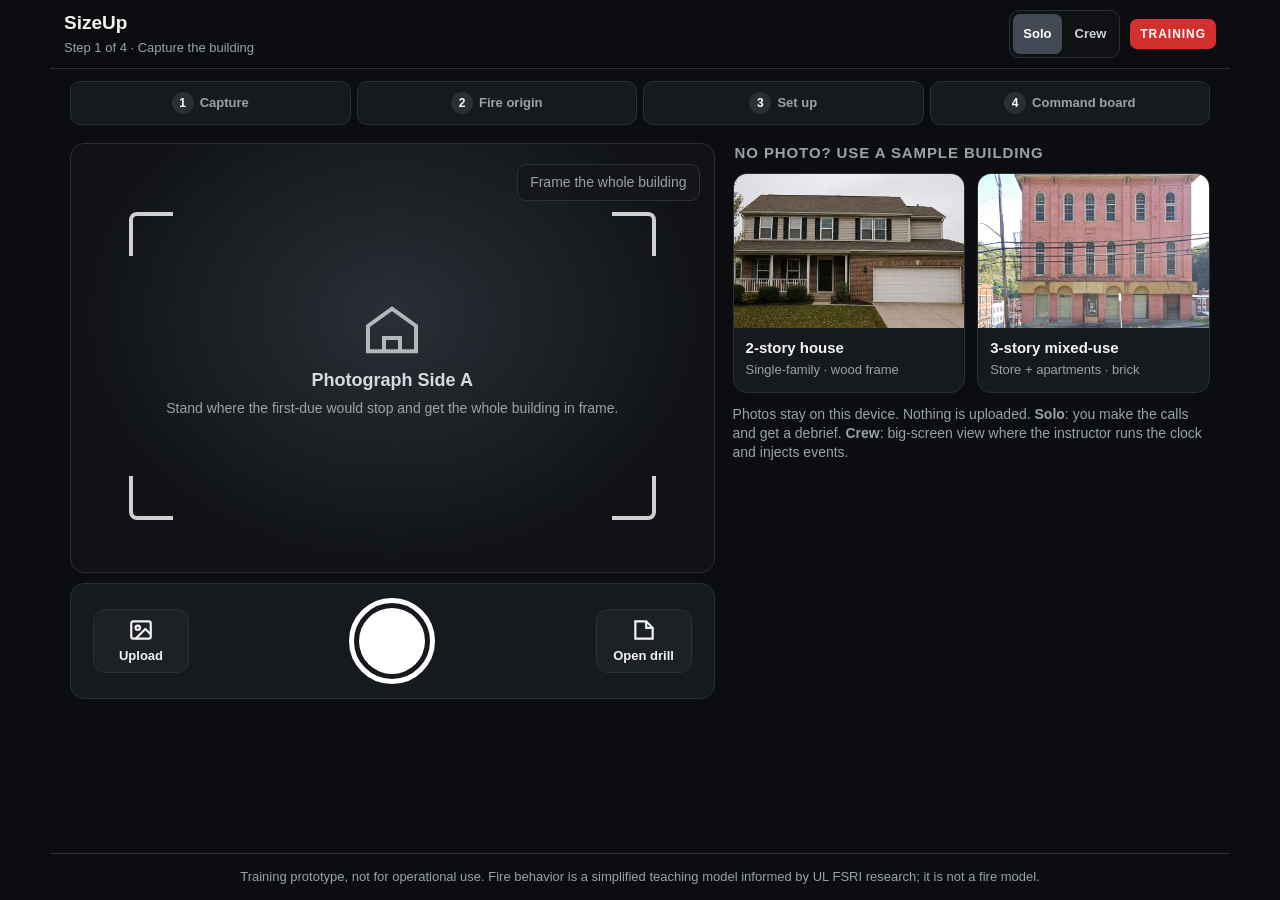
==== index.html @ f48ba130 "Attic-origin fires: soffit/ridge vent air, spread from origin, eave flames only after roof burn-thro" ====
<!DOCTYPE html>
<html lang="en">
<head>
<meta charset="utf-8">
<meta name="viewport" content="width=device-width, initial-scale=1, viewport-fit=cover">
<meta name="theme-color" content="#0d0f12">
<title>SizeUp · Training</title>
<!-- SizeUp v2 training prototype. Not for operational use. See CREDITS.md for sources and licenses. -->
<style>

:root{--bg:#0b0d10;--panel:#16191d;--panel2:#1d2025;--line:#2b2f36;--text:#f3f3f1;--muted:#9ca2aa;--red:#d32f2f;--red2:#a91d1d;--amber:#ffb300;--amber2:#ff8f00;--ok:#43a047;--r:14px}
*{box-sizing:border-box;-webkit-tap-highlight-color:transparent}
html,body{margin:0;background:var(--bg);color:var(--text);font-family:-apple-system,BlinkMacSystemFont,"Segoe UI",Roboto,"Helvetica Neue",Arial,sans-serif;font-size:16px;line-height:1.35}
button,input,textarea,select{font:inherit;color:inherit}
button{cursor:pointer}
.app{max-width:1180px;margin:0 auto;min-height:100vh;display:flex;flex-direction:column}
.topbar{position:sticky;top:0;z-index:20;display:flex;align-items:center;gap:10px;padding:10px 14px;padding-top:max(10px,env(safe-area-inset-top));background:rgba(11,13,16,.94);backdrop-filter:blur(8px);border-bottom:1px solid var(--line)}
.iconbtn{width:48px;height:48px;border-radius:12px;border:1px solid var(--line);background:var(--panel);display:grid;place-items:center;flex:none}
.iconbtn svg{width:24px;height:24px}
.iconbtn[hidden]{display:none}
.ttl{flex:1;min-width:0}
.ttl b{display:block;font-size:19px;white-space:nowrap;overflow:hidden;text-overflow:ellipsis}
.ttl small{color:var(--muted);font-size:13px}
.badge{background:var(--red);color:#fff;font-weight:800;font-size:12px;letter-spacing:.08em;padding:7px 10px;border-radius:7px;flex:none}
.steps{display:flex;gap:6px;padding:10px 14px 4px}
.steps button{flex:1;min-height:44px;border-radius:10px;border:1px solid var(--line);background:var(--panel);color:var(--muted);font-size:13px;font-weight:600;display:flex;align-items:center;justify-content:center;gap:6px;padding:4px}
.steps button i{font-style:normal;width:22px;height:22px;border-radius:50%;display:grid;place-items:center;background:#2a2e35;font-size:12px;color:#fff;flex:none}
.steps button.on{border-color:var(--red);color:#fff;background:#251515}
.steps button.on i{background:var(--red)}
.steps button.done i{background:#5a2222}
.steps button:disabled{opacity:.45;cursor:default}
.steps span{white-space:nowrap}
main{flex:1;padding:10px 14px 18px}
.screen{display:none}
.screen.on{display:block;animation:fade .25s ease}
@keyframes fade{from{opacity:0;transform:translateY(4px)}to{opacity:1;transform:none}}
h2{font-size:15px;letter-spacing:.06em;text-transform:uppercase;color:var(--muted);margin:18px 2px 10px;font-weight:700}
.card{background:var(--panel);border:1px solid var(--line);border-radius:var(--r);padding:14px}
.muted{color:var(--muted)}
.viewfinder{position:relative;border-radius:var(--r);overflow:hidden;background:radial-gradient(ellipse at 50% 40%,#2a2f36,#101215 70%);aspect-ratio:3/2;max-height:52vh;width:100%;border:1px solid var(--line)}
.viewfinder .hint{position:absolute;top:14px;right:14px;background:rgba(20,22,26,.9);border:1px solid var(--line);padding:8px 12px;border-radius:9px;font-size:14px}
.viewfinder .brk{position:absolute;width:44px;height:44px;border:4px solid rgba(255,255,255,.8)}
.brk.tl{top:16%;left:9%;border-right:0;border-bottom:0;border-radius:8px 0 0 0}.brk.tr{top:16%;right:9%;border-left:0;border-bottom:0;border-radius:0 8px 0 0}
.brk.bl{bottom:12%;left:9%;border-right:0;border-top:0;border-radius:0 0 0 8px}.brk.br{bottom:12%;right:9%;border-left:0;border-top:0;border-radius:0 0 8px 0}
.viewfinder .center{position:absolute;inset:0;display:flex;flex-direction:column;align-items:center;justify-content:center;text-align:center;padding:20px 70px;color:#d7dade;gap:6px}
.viewfinder .center svg{width:64px;height:64px;opacity:.8}
.cambar{display:flex;align-items:center;justify-content:space-between;background:var(--panel);border:1px solid var(--line);border-radius:var(--r);margin-top:10px;padding:14px 22px}
.camside{width:96px;min-height:64px;display:flex;flex-direction:column;align-items:center;justify-content:center;gap:4px;border-radius:12px;border:1px solid var(--line);background:var(--panel2);font-size:13px;font-weight:600;cursor:pointer}
.camside svg{width:26px;height:26px}
.shutter{width:86px;height:86px;border-radius:50%;border:5px solid #fff;display:grid;place-items:center;cursor:pointer}
.shutter span{width:66px;height:66px;border-radius:50%;background:#fff;transition:transform .1s}
.shutter:active span{transform:scale(.9)}
.vh{position:absolute!important;width:1px;height:1px;overflow:hidden;clip:rect(0 0 0 0);white-space:nowrap;opacity:0}
.samples{display:grid;grid-template-columns:1fr 1fr;gap:12px}
.sample{display:flex;flex-direction:column;text-align:left;padding:0;border-radius:var(--r);border:1px solid var(--line);background:var(--panel);overflow:hidden;min-height:64px}
.sample img{width:100%;aspect-ratio:3/2;object-fit:cover;display:block;background:#222}
.sample div{padding:10px 12px 12px}
.sample b{display:block;font-size:15px}
.sample small{color:var(--muted);font-size:13px}
.sample:hover,.sample:focus-visible{border-color:var(--red)}
.tip{font-size:14px;color:var(--muted);margin-top:12px}
.stage{position:relative;width:100%;border-radius:var(--r);overflow:hidden;background:#000;border:1px solid var(--line);touch-action:manipulation}
.stage canvas{display:block;width:100%;height:100%}
.stage.tapmode canvas{cursor:crosshair}
.chips{position:absolute;left:10px;top:10px;display:flex;flex-direction:column;gap:8px;pointer-events:none}
.chip{width:58px;border-radius:11px;background:rgba(18,20,24,.82);border:2px solid var(--red);text-align:center;padding:4px 0 5px}
.chip small{display:block;font-size:10px;letter-spacing:.08em;color:#cfd2d6;font-weight:700}
.chip b{display:block;font-size:22px;line-height:1.05}
.chip[hidden]{display:none}
.fochip{position:absolute;right:10px;top:10px;background:rgba(255,143,0,.95);color:#1a0d00;font-weight:800;font-size:13px;padding:7px 10px;border-radius:8px;display:none;animation:pulse 1s infinite alternate;pointer-events:none}
.fochip.show{display:block}
@keyframes pulse{from{opacity:.65}to{opacity:1}}
.tclock{position:absolute;right:10px;bottom:10px;background:rgba(18,20,24,.85);border:1px solid var(--line);font-weight:800;font-size:14px;padding:6px 10px;border-radius:8px;display:none;pointer-events:none}
.tclock.show{display:block}
.taphint{position:absolute;left:50%;bottom:14px;transform:translateX(-50%);background:rgba(18,20,24,.88);border:1px solid var(--line);border-radius:999px;padding:9px 16px;font-size:14px;font-weight:600;pointer-events:none;white-space:nowrap;display:none}
.taphint.show{display:block}
.toast{position:absolute;left:10px;right:10px;bottom:10px;background:rgba(30,12,8,.92);border:1px solid var(--amber2);border-left:6px solid var(--amber);border-radius:10px;padding:10px 12px;font-weight:600;font-size:14px;transform:translateY(160%);transition:transform .3s;pointer-events:none}
.toast.show{transform:none}
.sheet{margin-top:12px;background:var(--panel);border:1px solid var(--line);border-radius:var(--r);padding:6px 14px 14px}
.ctl{padding:12px 0;border-bottom:1px solid var(--line)}
.ctl:last-child{border-bottom:0}
.ctl>.lbl{display:flex;justify-content:space-between;align-items:baseline;gap:8px;font-size:12px;letter-spacing:.08em;text-transform:uppercase;color:var(--muted);font-weight:700;margin-bottom:8px}
.ctl .val{color:#fff;text-transform:none;letter-spacing:0;font-size:14px;text-align:right}
.seg{display:flex;background:#0f1114;border:1px solid var(--line);border-radius:12px;padding:3px;gap:3px}
.seg button{flex:1;min-height:48px;border:0;border-radius:9px;background:transparent;color:#cfd3d8;font-weight:600;font-size:14px;padding:4px 4px;line-height:1.1;min-width:0}
.seg button.on{background:#434a55;color:#fff;box-shadow:inset 0 0 0 1px #5d6672}
.seg.red button.on{background:var(--red);box-shadow:none}
.seg button:disabled{opacity:.35}
.colors{display:grid;grid-template-columns:repeat(5,1fr);gap:6px}
.colors button{min-height:60px;border-radius:11px;border:2px solid var(--line);background:#0f1114;display:flex;flex-direction:column;align-items:center;justify-content:center;gap:4px;font-size:12px;font-weight:600;padding:4px 2px;line-height:1.1}
.colors button i{width:24px;height:24px;border-radius:50%;border:1px solid rgba(255,255,255,.35)}
.colors button.on{border-color:var(--amber);background:#1d1608}
.toggle{display:flex;align-items:center;justify-content:space-between;gap:12px;width:100%;min-height:56px;border-radius:12px;border:1px solid var(--line);background:#0f1114;padding:8px 12px;text-align:left}
.toggle b{display:block;font-size:15px}.toggle small{color:var(--muted);font-size:13px}
.sw{width:58px;height:32px;border-radius:999px;background:#3a3f47;position:relative;flex:none;transition:background .2s}
.sw:after{content:"";position:absolute;top:3px;left:3px;width:26px;height:26px;border-radius:50%;background:#fff;transition:left .2s}
.toggle[aria-pressed=true]{border-color:var(--amber2)}
.toggle[aria-pressed=true] .sw{background:var(--amber2)}
.toggle[aria-pressed=true] .sw:after{left:29px}
.reading{background:#121418;border:1px solid var(--line);border-left:5px solid var(--amber);border-radius:10px;padding:10px 12px;font-size:14px}
.reading ul{margin:6px 0 0;padding-left:18px}
.reading li{margin:3px 0}
.btn{min-height:56px;border-radius:12px;font-weight:700;font-size:17px;display:flex;align-items:center;justify-content:center;gap:10px;padding:0 14px;border:2px solid transparent;width:100%}
.btn svg{width:24px;height:24px;flex:none}
.btn.primary{background:var(--red);color:#fff}
.btn.primary:hover{background:#e53935}
.btn.primary:disabled{background:#4a2626;color:#a99;cursor:default}
.btn.outline{background:transparent;border-color:var(--red);color:#ff6b62}
.btn.outline:hover{background:#2a1212}
.btn.ghost{background:var(--panel2);border-color:var(--line);color:#fff}
.btnrow{display:grid;grid-template-columns:1fr 1fr;gap:12px}
.stepper{display:flex;align-items:center;gap:8px}
.stepper button{width:52px;height:48px;border-radius:10px;border:1px solid var(--line);background:#0f1114;font-size:22px;font-weight:700}
.stepper output{min-width:40px;text-align:center;font-size:20px;font-weight:700}
.board{display:grid;gap:14px}
.board .left{display:grid;gap:14px}
.facts{background:var(--panel);border:1px solid var(--line);border-radius:var(--r);overflow:hidden}
.frow{display:flex;align-items:flex-start;gap:12px;padding:11px 14px;border-bottom:1px solid var(--line);min-height:48px}
.frow:last-child{border-bottom:0}
.frow svg{width:22px;height:22px;flex:none;color:#aeb4bb;margin-top:1px}
.frow .k{color:#b9bec5;flex:none;min-width:104px}
.frow .v{flex:1;text-align:right;font-weight:500;min-width:0}
.frow.stack{flex-wrap:wrap}
.frow.stack .v{flex-basis:100%;text-align:left;font-weight:400;font-size:14px;color:#dfe2e5;padding-left:34px}
.frow .ed{border-bottom:1px dashed #49505a;padding:2px 0;outline:none;cursor:text;min-height:1.4em}
.frow .ed:focus{border-bottom:2px solid var(--amber);background:#101216}
.frow .tag{font-size:9px;letter-spacing:.06em;color:var(--amber);border:1px solid #6b4a00;border-radius:5px;padding:1px 4px;margin-left:6px;vertical-align:2px}
.meter{display:inline-flex;align-items:center;gap:8px;font-weight:700}
.meter i{display:inline-block;width:80px;height:10px;border-radius:5px;background:#2b2f36;overflow:hidden;position:relative}
.meter i b{position:absolute;left:0;top:0;bottom:0;background:linear-gradient(90deg,var(--amber),var(--red))}
.prompt{background:var(--panel);border:1px solid var(--line);border-radius:var(--r);padding:18px 14px 14px;text-align:center}
.prompt h3{margin:0;font-size:26px;line-height:1.15}
.prompt p{margin:6px 0 14px;font-size:19px;font-weight:600}
.prompt.changing{border-color:var(--amber2);background:linear-gradient(#241707,var(--panel) 75%)}
.prompt.changing h3{color:var(--amber)}
.prompt.changing p{font-size:16px;font-weight:500}
.prompt .tchip{display:inline-block;font-size:12px;font-weight:800;letter-spacing:.08em;background:#2a2e35;border-radius:6px;padding:4px 8px;margin-bottom:8px}
.resp{display:grid;gap:14px}
.resp label.l,.resp .l{display:block;font-size:12px;letter-spacing:.08em;text-transform:uppercase;color:var(--muted);font-weight:700;margin-bottom:6px}
textarea{width:100%;min-height:96px;border-radius:12px;border:1px solid var(--line);background:#0f1114;padding:12px;font-size:16px;resize:vertical;outline:none}
textarea:focus{border-color:var(--amber)}
.elements{font-size:13px;color:var(--muted);margin:6px 2px 0}
.checks{display:grid;grid-template-columns:1fr 1fr;gap:8px}
.check{display:flex;align-items:center;gap:10px;min-height:56px;border-radius:12px;border:1px solid var(--line);background:#0f1114;padding:8px 10px;text-align:left;font-weight:600;font-size:15px;line-height:1.15}
.check i{width:28px;height:28px;border-radius:7px;border:2px solid #5d6672;flex:none;display:grid;place-items:center}
.check[aria-pressed=true]{border-color:var(--ok);background:#0f1a10}
.check[aria-pressed=true] i{background:var(--ok);border-color:var(--ok)}
.check[aria-pressed=true] i:after{content:"";width:7px;height:13px;border:solid #fff;border-width:0 3px 3px 0;transform:rotate(45deg) translate(-1px,-2px)}
.log{display:grid;gap:8px}
.log .e{background:#121418;border:1px solid var(--line);border-radius:10px;padding:10px 12px;font-size:14px}
.log .e b{color:var(--amber)}
.log .e small{display:block;color:var(--muted);margin-top:4px}
.modal{position:fixed;inset:0;background:rgba(0,0,0,.72);display:none;align-items:center;justify-content:center;z-index:50;padding:16px}
.modal.show{display:flex}
.modal .box{background:var(--panel);border:1px solid var(--line);border-radius:16px;max-width:560px;width:100%;max-height:90vh;overflow:auto;padding:16px}
.modal img{width:100%;border-radius:10px;border:1px solid var(--line)}
.modal pre{white-space:pre-wrap;font-family:inherit;font-size:14px;background:#0f1114;border:1px solid var(--line);border-radius:10px;padding:10px;margin:10px 0}
footer{text-align:center;color:var(--muted);font-size:13px;padding:14px 14px max(14px,env(safe-area-inset-bottom));border-top:1px solid var(--line)}
@media (min-width:960px){
  main{padding:14px 20px 24px}
  .steps{padding:12px 20px 4px}
  .twocol{display:grid;grid-template-columns:minmax(0,1.35fr) minmax(0,1fr);gap:18px;align-items:start}
  .twocol .sticky{position:sticky;top:84px}
  .twocol .sheet{margin-top:0}
  .board{grid-template-columns:minmax(0,1.3fr) minmax(0,1fr);align-items:start}
  .capgrid{display:grid;grid-template-columns:minmax(0,1.35fr) minmax(0,1fr);gap:18px;align-items:start}
  .capgrid h2{margin-top:0}
}
@media (max-width:959px){.twocol{display:flex;flex-direction:column}.twocol .sticky{display:contents}.twocol .slot{order:1}.twocol .sheet{order:2}#reading{order:3}}
@media (max-width:420px){.steps span{display:none}.frow .k{min-width:90px}.colors button{font-size:11px}.seg button{font-size:13px}}

.stage{position:relative}
.stage canvas.gl{display:block;width:100%;height:100%}
.stage canvas.ov{position:absolute;inset:0;width:100%;height:100%;pointer-events:none}
.modesw{display:flex;background:#0f1114;border:1px solid var(--line);border-radius:10px;padding:3px;gap:3px;flex:none}
.modesw button{border:0;background:transparent;color:#cfd3d8;font-weight:700;font-size:13px;padding:8px 10px;border-radius:7px;min-height:40px}
.modesw button.on{background:#434a55;color:#fff}
select{width:100%;min-height:48px;border-radius:12px;border:1px solid var(--line);background:#0f1114;padding:8px 10px;font-size:15px}
.row2{display:grid;grid-template-columns:1fr auto;gap:8px;align-items:center}
.btn.sm{min-height:48px;font-size:15px;width:auto;padding:0 14px}
.olist{display:grid;gap:6px;margin-top:8px;max-height:260px;overflow:auto}
.oitem{display:flex;align-items:center;justify-content:space-between;gap:8px;font-size:14px;background:#0f1114;border:1px solid var(--line);border-radius:10px;padding:6px 8px}
.oitem .seg{flex:none}.oitem .seg button{min-height:36px;font-size:12px;padding:2px 8px}
details.card summary{cursor:pointer;font-weight:700;list-style:none}
details.card summary::-webkit-details-marker{display:none}
details.card summary:after{content:" ▸";color:var(--muted)}details.card[open] summary:after{content:" ▾"}
.rule{border-top:1px solid var(--line);padding:10px 0;font-size:14px}
.rule b{display:block;margin-bottom:3px}
.rule q,.rule .q{display:block;color:#d7dade;font-style:italic;margin:4px 0;padding-left:10px;border-left:3px solid #5a4a20}
.rule .tag{font-size:10px;font-weight:800;letter-spacing:.06em;border-radius:5px;padding:2px 6px;margin-left:6px;vertical-align:2px}
.tag.fsri{background:#173322;color:#7ee2a0;border:1px solid #2f6b45}.tag.simp{background:#33280f;color:#ffcf6b;border:1px solid #6b5420}
.rule a,.srcl a{color:#8fc1ff}
.hidev{filter:blur(7px);user-select:none}
.hiddenNote{color:var(--amber);font-weight:700}
.calls{display:grid;gap:10px}
.calls .lbl2{font-size:12px;letter-spacing:.08em;text-transform:uppercase;color:var(--muted);font-weight:700;margin-bottom:6px}
.score{display:inline-block;font-size:12px;font-weight:800;border-radius:6px;padding:2px 7px;margin-left:6px}
.score.ok{background:#173322;color:#7ee2a0}.score.no{background:#3a1616;color:#ff8a80}.score.mid{background:#33280f;color:#ffcf6b}
.ibar{display:none;gap:8px;flex-wrap:wrap;align-items:center;margin-top:10px;background:var(--panel);border:1px solid var(--line);border-radius:var(--r);padding:10px}
body.crew .ibar{display:flex}
.ibar .btn{width:auto;min-height:48px;font-size:15px}
.ibar select{width:auto;min-width:200px;flex:1}
.ibar .grow{flex:1}
body.crew .app{max-width:none}
body.crew .board{grid-template-columns:minmax(0,1.9fr) minmax(320px,1fr)}
body.crew .prompt h3{font-size:30px}
body.crew #callsCard{display:none}
body.solo .crewOnly{display:none}
body.crew .soloOnly{display:none}
.debrief .item{border-top:1px solid var(--line);padding:10px 0;font-size:14px}
.debrief .item b{display:block}
.debrief .item small{display:block;color:var(--muted);margin-top:3px}
.debrief .item .q{display:block;color:#d7dade;font-style:italic;margin:4px 0;padding-left:10px;border-left:3px solid #5a4a20}
.badge2{display:inline-block;width:22px;height:22px;border-radius:50%;text-align:center;line-height:22px;font-weight:800;font-size:13px;margin-right:6px}
.badge2.ok{background:var(--ok)}.badge2.no{background:var(--red)}.badge2.mid{background:#b07d00}
.clock{position:absolute;right:10px;bottom:10px;background:rgba(18,20,24,.88);border:1px solid var(--line);font-weight:800;font-size:15px;padding:6px 10px;border-radius:8px;pointer-events:none;display:none}
.clock.show{display:block}
.legend{position:absolute;left:10px;bottom:10px;background:rgba(18,20,24,.85);border:1px solid var(--line);font-size:12px;padding:5px 8px;border-radius:8px;pointer-events:none;display:none}
.legend.show{display:block}
.warnbar{background:#2a1212;border:1px solid var(--red2);border-radius:10px;padding:8px 10px;font-size:13px;margin-top:8px}
.statline{font-size:13px;color:var(--muted);margin-top:6px}
.tabs{display:flex;gap:6px;flex-wrap:wrap}
@media (min-width:960px){body.crew .board .left .slot .stage{min-height:62vh}}
.debrief a,.rule a,#log a{color:#ffb74d;text-decoration:underline}
.debrief small a{font-size:12px}

.clockbar{display:flex;gap:8px;align-items:center;flex-wrap:wrap;margin-top:10px;background:var(--panel);border:1px solid var(--line);border-radius:var(--r);padding:8px 10px}
.clockbar .btn{width:auto;min-height:46px;font-size:15px;padding:0 14px}
.clockbar .playbtn{min-width:112px}
.clockbar .seg{flex:none}.clockbar .seg button{min-width:44px}
.cbclock{flex:1;min-width:96px;display:flex;flex-direction:column;line-height:1.1}
.cbclock b{font-size:22px;font-variant-numeric:tabular-nums}.cbclock small{color:var(--muted);font-size:12px}
.cbclock.run b::before{content:'';display:inline-block;width:10px;height:10px;border-radius:50%;background:#e53935;margin-right:8px;vertical-align:middle;animation:blink 1.2s infinite}
@keyframes blink{50%{opacity:.25}}
.clock{pointer-events:auto;cursor:pointer;font-size:17px;font-variant-numeric:tabular-nums}
.clock.paused{background:rgba(120,90,10,.92);border-color:var(--amber)}
body.crew .clock{font-size:24px;padding:8px 14px}
.hint{color:var(--muted);font-size:13px;margin-top:6px}
@media (max-width:420px){.clockbar .seg button{min-width:38px;padding:0 6px}.clockbar .btn{padding:0 10px}.cbclock b{font-size:19px}}

/* multi-line orders, quick chips, under-control banner */
.quick{display:flex;flex-wrap:wrap;gap:6px}.quick:empty{display:none}
.quick button{min-height:40px;border-radius:20px;border:1px solid var(--amber2);background:rgba(255,143,0,.12);color:var(--text);font-size:14px;font-weight:600;padding:6px 12px}
.lines{display:grid;gap:6px}.lines:empty{display:none}
.lrow{display:grid;grid-template-columns:1fr auto;gap:6px 8px;align-items:center;border:1px solid var(--line);border-radius:10px;padding:8px 10px;background:var(--panel2)}
.lrow .lst{font-size:14px}.lrow .lst b{margin-right:4px}.lrow .lst small{display:block;color:var(--muted);font-size:12px}
.lrow .lctl{grid-column:1/-1;display:grid;grid-template-columns:1fr auto;gap:6px}.lrow select{min-height:40px;font-size:14px}
.lrow.flow{border-color:#1e88e5}.lrow.idle{opacity:.85}
.lcap{font-size:12px;color:var(--muted)}
select.need,button.need{outline:3px solid var(--amber);outline-offset:2px}
.ucbanner{position:absolute;left:50%;top:12px;transform:translateX(-50%);display:none;flex-direction:column;align-items:center;gap:6px;background:rgba(20,60,24,.95);border:2px solid var(--ok);border-radius:12px;padding:10px 14px;text-align:center;z-index:5;max-width:92%}
.ucbanner.show{display:flex}.ucbanner b{font-size:16px;letter-spacing:.04em}.ucbanner span{font-size:13px}.ucbtns{display:flex;gap:8px}
.water-low{color:var(--amber);font-weight:700}
/* setup tabs */
.tabs{display:flex;gap:6px;overflow-x:auto;padding:2px 0 12px;position:sticky;top:0;z-index:3;background:var(--bg,#0d0f12)}
.tabs button{flex:0 0 auto;min-height:44px;padding:8px 14px;border-radius:999px;border:1px solid #2c323b;background:#161a20;color:#cfd6df;font-weight:600;font-size:14px}
.tabs button.on{background:#e8eef6;color:#0d0f12;border-color:#e8eef6}
.tabp{display:none}.tabp.on{display:block}
/* dispatch cards */
.cocards{display:grid;gap:10px}
.cocard{border:1px solid #2c323b;border-radius:12px;padding:10px;background:#12161b;display:grid;gap:8px}
.corow{display:flex;flex-wrap:wrap;gap:8px;align-items:center;font-size:14px}
.corow label{display:flex;gap:6px;align-items:center}
.corow input,.corow select,.prow input,.prow select,.setgrid input{min-height:40px;border-radius:8px;border:1px solid #333a44;background:#0d1014;color:#e8eef6;padding:4px 8px;font-size:15px}
.corow input[type=number]{width:84px}.co-id{width:70px}.co-name{flex:1;min-width:120px}
.corow.flags{gap:4px 12px}.chk{font-size:14px}.chk input{width:20px;height:20px;min-height:0}
.pres{display:grid;gap:6px}.prow{display:flex;flex-wrap:wrap;gap:6px;align-items:center;font-size:13px;color:#aab4c0}
.prow .pr-name{flex:1;min-width:120px}.prow input[type=number]{width:74px}
.cocard .iconbtn{min-width:40px;min-height:40px}
.setgrid{display:grid;gap:8px}
.setgrid label{display:flex;justify-content:space-between;gap:10px;align-items:center;font-size:14px}
.setgrid input{width:90px}
/* company board */
.colist{display:grid;gap:8px}
.corow2{border:1px solid #2c323b;border-radius:10px;padding:8px 10px;background:#12161b;display:grid;gap:6px}
.cohead{display:flex;gap:8px;align-items:center}.cohead .coname{flex:1;color:#cfd6df;font-size:14px}
.cost{font-size:12px;font-weight:700;padding:2px 8px;border-radius:999px;letter-spacing:.02em;white-space:nowrap}
.s-en{background:#2a2f37;color:#aab4c0}.s-st{background:#173049;color:#90caf9}.s-wk{background:#4a3410;color:#ffcc80}.s-av{background:#163a22;color:#a5d6a7}
.cometa{font-size:13px;color:#aab4c0}
.cotasks{display:grid;gap:4px}.cot{display:flex;gap:8px;align-items:center;justify-content:space-between;font-size:13px;background:#0d1014;border-radius:8px;padding:4px 6px 4px 10px}
.cot small{color:#aab4c0;display:block}
.coassign{display:flex;flex-wrap:wrap;gap:6px}.coassign[hidden]{display:none}.coassign select{flex:1 1 140px;min-height:44px;max-width:100%}
.co-go.warn{border-color:#ffb300;color:#ffcc80}
@media (max-width:480px){.coassign select{flex-basis:100%}.corow input[type=number]{width:72px}}
.cocard select,.cocard input,.setgrid input,#presetName{width:auto}
#presetName{flex:1;min-height:44px;border-radius:8px;border:1px solid #333a44;background:#0d1014;color:#e8eef6;padding:4px 10px;font-size:15px}
.cocard>summary{cursor:pointer;list-style:none;font-size:14px;color:#e8eef6;display:flex;gap:8px;align-items:baseline;min-height:32px}
.cocard>summary::-webkit-details-marker{display:none}
.cocard>summary::before{content:'▸';color:#aab4c0}.cocard[open]>summary::before{content:'▾'}
.cot-type{font-size:11px;font-weight:700;text-transform:uppercase;letter-spacing:.05em;color:#90caf9;background:#173049;border-radius:999px;padding:2px 8px;white-space:nowrap}
.cocard:not([open]){gap:0}
.prow select{width:auto}.coassign select{width:auto}

/* multi-side: side tabs, no-photo panel, builder side panel, follow-up card */
.sidetabs{position:absolute;left:50%;top:10px;transform:translateX(-50%);display:flex;gap:4px;background:rgba(18,20,24,.82);border:1px solid var(--line);border-radius:999px;padding:3px;z-index:4}
.sidetabs[hidden]{display:none}
.sidetabs button{min-width:40px;height:34px;border-radius:999px;border:0;background:transparent;color:#e8eaed;font-weight:800;font-size:15px;cursor:pointer;position:relative}
.sidetabs button.on{background:var(--red);color:#fff}
.sidetabs button.walk::after{content:'';position:absolute;right:5px;top:5px;width:6px;height:6px;border-radius:50%;background:var(--amber)}
.sidetabs button.nopic:not(.on){color:#9aa0a6}
.stage.hastabs .ucbanner{top:54px}
.sidedesc{display:none;position:absolute;inset:0;padding:60px 22px 22px;background:linear-gradient(180deg,#1b1f25,#0f1216);color:#e8eaed;overflow:auto}
.stage.nophoto .sidedesc{display:block}.stage.nophoto canvas{visibility:hidden}
.sidedesc b{font-size:20px}.sidedesc .tag{margin-left:10px;font-size:11px;font-weight:800;letter-spacing:.08em;border:1px solid var(--line);border-radius:6px;padding:2px 6px;color:#9aa0a6;vertical-align:3px}
.sidedesc p{font-size:15px;line-height:1.45;max-width:640px}.sidedesc p.live{color:#ffcc80;font-weight:600}
.sidectl{margin-top:10px;border-top:1px dashed var(--line);padding-top:10px}
.sidectl .note2{font-size:12.5px;color:#ffcc80;margin:4px 0}
.sidectl textarea,#fuCard textarea,#fuCard input,#fuCard select{width:100%;box-sizing:border-box;background:var(--bg);color:var(--fg);border:1px solid var(--line);border-radius:10px;padding:8px 10px;font:inherit;font-size:14px}
.sidectl .oitem{display:flex;justify-content:space-between;gap:8px;align-items:center;padding:4px 0;font-size:13.5px}.sidectl .oitem select{max-width:55%}
.sidectl .flist{margin:4px 0 0;padding-left:18px;font-size:13px}
.filebtn{display:inline-flex;align-items:center;cursor:pointer}
.seg.feats button{font-size:13px}
#markCtl.sidemode .seg:first-of-type button[data-v="origin"]{opacity:.45}
#fuCard .lbl2{font-size:12px;font-weight:800;letter-spacing:.06em;text-transform:uppercase;color:#9aa0a6;margin:12px 0 6px}
#fuCard .furow{display:flex;gap:6px;align-items:center;flex-wrap:wrap}#fuCard .furow select{flex:1 1 180px;width:auto}#fuCard .furow .seg{flex:none}#fuCard .furow .seg button{min-width:36px}
#fuCard .furow .btn{width:auto}
.fuchips{display:flex;flex-wrap:wrap;gap:6px;margin-top:8px}
.fuchip{border:1px solid var(--line);background:#23272e;color:#e8eaed;border-radius:999px;padding:5px 10px;font-size:13px;cursor:pointer}
.fuwalk{display:flex;flex-wrap:wrap;gap:6px;align-items:center}.fuwalk span{border:1px solid var(--line);border-radius:8px;padding:3px 9px;font-weight:800;color:#9aa0a6}.fuwalk span.ok{border-color:var(--ok);color:#a5d6a7}
.fuwalk small{flex-basis:100%;color:#9aa0a6;font-size:12.5px;margin-top:4px}
.dbimg{display:block;width:100%;max-width:560px;border-radius:10px;margin-top:8px;border:1px solid var(--line)}
@media (max-width:600px){.fochip{top:54px}.sidetabs button{min-width:36px;height:32px}}
.sidetag{position:absolute;left:10px;bottom:46px;background:rgba(18,20,24,.78);border:1px solid var(--line);border-radius:6px;font-size:11px;font-weight:700;letter-spacing:.04em;padding:3px 7px;color:#cfd2d6;pointer-events:none}.sidetag[hidden]{display:none}
/* ---------- Command fundamentals mode ---------- */
.tiny{font-size:12.5px}
.cf-dhint{color:var(--muted);font-size:13px;margin-top:6px}
.cf-note{margin-top:10px;font-size:13px;color:#cfd2d6;background:#12161b;border:1px solid #2c3a4a;border-left:4px solid #64b5f6;border-radius:10px;padding:10px 12px;line-height:1.45}
.cf-dim{opacity:.45;pointer-events:none}
.cf-subs{display:grid;grid-template-columns:repeat(auto-fill,minmax(260px,1fr));gap:8px}
.cf-subs .toggle{min-height:52px}.cf-subs .toggle small{font-size:12px}
.cf-det summary{cursor:pointer;list-style:revert}
.cf-set{display:grid;grid-template-columns:repeat(auto-fill,minmax(210px,1fr));gap:8px;margin-top:10px}
.cf-set label{display:grid;grid-template-columns:1fr 84px;align-items:center;gap:4px 8px;font-size:13px;color:#cfd2d6;background:#0f1114;border:1px solid var(--line);border-radius:10px;padding:8px 10px}
.cf-set input{min-height:38px;border-radius:8px;border:1px solid var(--line);background:#16191d;padding:0 8px;width:100%}
.cf-set small{grid-column:2;color:var(--muted);font-size:11.5px;text-align:right}
.cf-term{margin:10px 0}.cf-term .l{font-size:12px;font-weight:800;letter-spacing:.06em;text-transform:uppercase;color:#9aa0a6;margin-bottom:6px}
.cf-term input,.cf-term textarea{display:inline-block;min-height:38px;margin:0 6px 6px 0;border-radius:8px;border:1px solid var(--line);background:#0f1114;padding:6px 9px;font-size:13.5px;max-width:100%}
.cf-term input{width:220px}.cf-term textarea{width:100%;resize:vertical}
.cf-hd{display:flex;align-items:center;gap:8px;margin:0 0 10px;flex-wrap:wrap}.cf-hd h3{margin:0;font-size:17px}.cf-sp{flex:1}
.cf-pill{display:inline-block;font-size:11px;font-weight:800;letter-spacing:.06em;text-transform:uppercase;padding:3px 8px;border-radius:999px;border:1px solid #3a4a5c;color:#9ec9f2;background:#14202c}
.cf-pill.sim{color:#d7c08b;border-color:#5a4c2c;background:#221d12}.cf-pill.red{color:#fff;background:var(--red);border-color:var(--red)}
.cf-irr textarea{width:100%;border-radius:10px;border:1px solid var(--line);background:#0f1114;padding:8px 10px;font-size:14px;resize:vertical}
.cf-rchips{display:flex;flex-wrap:wrap;gap:6px;margin-bottom:10px}
.cf-rchip{display:inline-flex;align-items:center;gap:6px;min-height:34px;border-radius:999px;border:1px solid var(--line);background:#0f1114;padding:3px 11px 3px 4px;font-size:12.5px}
.cf-rchip i{font-style:normal;width:24px;height:24px;border-radius:50%;display:grid;place-items:center;font-size:12px;font-weight:800;background:#2a2e35;color:#cfd2d6}
.cf-rchip.g{border-color:#2e6b33}.cf-rchip.g i{background:var(--ok);color:#fff}.cf-rchip.a{border-color:#7a5a12}.cf-rchip.a i{background:var(--amber);color:#111}
.cf-field{border-top:1px solid var(--line);padding:10px 0}
.cf-fl{font-size:12px;font-weight:800;letter-spacing:.06em;text-transform:uppercase;color:#9aa0a6;margin-bottom:7px}
.cf-optrow{display:flex;flex-wrap:wrap;gap:6px;margin-bottom:6px;align-items:center}
.cf-opt{min-height:40px;border-radius:10px;border:1px solid var(--line);background:#0f1114;padding:0 12px;font-size:13.5px}
.cf-opt.on{background:#3a1416;border-color:var(--red);color:#fff;font-weight:700}
.cf-seg3{display:grid;grid-template-columns:repeat(3,1fr)}
.cf-grid3{display:grid;grid-template-columns:repeat(3,minmax(0,1fr));gap:6px;margin-bottom:6px}
.cf-grid3 select,.cf-card select{min-height:40px;border-radius:10px;border:1px solid var(--line);background:#0f1114;padding:0 8px;font-size:13.5px;width:100%}
.cf-ck{font-size:12.5px;margin-top:2px;color:#a5d6a7}.cf-ck.mid{color:#ffcc80}.cf-ck.no{color:#ef9a9a}
.cf-report{background:#0f1114;border:1px solid var(--line);border-left:3px solid #64b5f6;border-radius:10px;padding:10px 12px;font-size:14px;line-height:1.5;color:#e6e8ea;margin-bottom:8px}
.cf-tx{display:flex;align-items:center;gap:12px;justify-content:space-between}.cf-tx>div{flex:1;min-width:0}.cf-tx .btn{flex:none;width:auto}
.cf-mtr{height:8px;border-radius:5px;background:#2a2e35;overflow:hidden;margin-bottom:4px}.cf-mtr i{display:block;height:100%;background:linear-gradient(90deg,var(--amber),var(--ok))}
.cf-sent{font-size:13px;color:var(--muted);margin-bottom:8px}.cf-sent b{color:#fff}
.cf-irrd summary{cursor:pointer;color:#9ec9f2;font-size:13px;margin-bottom:6px}
.cf-glist{list-style:none;margin:0;padding:0;display:grid;gap:6px}.cf-glist li{display:flex;gap:8px;font-size:13.5px;line-height:1.4}
.cf-m{font-style:normal;flex:none;width:22px;height:22px;border-radius:50%;display:grid;place-items:center;font-size:12px;font-weight:800;background:var(--ok);color:#fff}
.cf-m.mid{background:var(--amber);color:#111}.cf-m.no{background:#e53935}
.cf-card .btn.sm,.cf-irr .btn.sm{min-height:40px;font-size:13.5px;padding:0 12px}
.cf-ic{background:#0f1114;border:1px solid var(--line);border-radius:12px;padding:10px 12px;margin-bottom:12px;display:grid;gap:8px;font-size:14px}
.cf-k{font-size:11px;font-weight:800;letter-spacing:.08em;color:#9aa0a6}
.cf-gate{font-size:13px;color:#ffcc80;background:#251d0d;border:1px solid #5a4410;border-radius:9px;padding:7px 10px}
.cf-bench{display:grid;grid-template-columns:repeat(2,minmax(0,1fr));gap:8px;margin-bottom:12px}
.cf-bm{background:#0f1114;border:1px solid var(--line);border-radius:12px;padding:9px 10px;display:grid;gap:6px;align-content:start}
.cf-bm.done{border-color:#2e6b33;background:#0f1a11}
.cf-bk{font-size:12px;font-weight:800;letter-spacing:.04em;text-transform:uppercase;color:#cfd2d6}
.cf-bv{font-weight:800;color:#a5d6a7}.cf-s{font-size:12px;color:var(--muted)}
.cf-hint{color:#9ec9f2}
.cf-fbs{display:flex;flex-wrap:wrap;gap:5px}
.cf-fbtn{min-height:36px;min-width:42px;border-radius:9px;border:1px solid var(--line);background:#1d2025;font-size:13px;font-weight:700;padding:0 8px}
.cf-fbtn.done{background:#1b3a1e;border-color:#2e6b33;color:#a5d6a7}
.cf-timers{display:grid;grid-template-columns:1fr;gap:8px;margin-bottom:12px}
.cf-tm{display:flex;align-items:center;gap:10px;background:#0f1114;border:1px solid var(--line);border-radius:12px;padding:8px 10px}
.cf-tm>div{flex:1;min-width:0}.cf-tm b{display:block;font-size:14px}.cf-tm small{color:var(--muted);font-size:12.5px}
.cf-tm .btn{flex:none;width:auto}.cf-tm.warn{border-color:#7a5a12;background:#1d170b}
.cf-ring{width:42px;height:42px;flex:none}
.cf-col{display:flex;flex-direction:column;gap:5px;flex:none}
.cf-pmt{border:1px solid var(--line);border-left:4px solid var(--amber);background:#15130e;border-radius:12px;padding:10px 12px;margin-bottom:10px}
.cf-pmt.blue{border-left-color:#64b5f6;background:#0f151c}.cf-pmt.done{font-size:14px}
.cf-pmt h4{margin:0 0 4px;font-size:15px}.cf-pmt p{margin:0 0 8px;font-size:13.5px;color:#cfd2d6}
.cf-row{display:flex;flex-wrap:wrap;gap:6px;align-items:center}
.cf-steps{display:flex;flex-wrap:wrap;gap:5px;margin-bottom:8px}
.cf-steps span{font-size:12px;border-radius:999px;border:1px solid var(--line);padding:4px 9px;color:var(--muted)}
.cf-steps span.d{color:#a5d6a7;border-color:#2e6b33}.cf-steps span.nx{color:#fff;border-color:#64b5f6;background:#14202c}
.cf-can{background:#0f1114;border:1px solid var(--line);border-radius:12px;padding:9px 11px;margin-bottom:8px}
.cf-can.new{border-color:#3a4a5c}.cf-can.pri{border-color:var(--red);background:#1c1011}
.cf-top{display:flex;align-items:center;gap:8px;margin-bottom:6px}.cf-t{margin-left:auto;color:var(--muted);font-size:12.5px}
.cf-can dl{display:grid;grid-template-columns:22px 1fr;gap:3px 6px;margin:0 0 8px;font-size:13.5px}
.cf-can dt{font-weight:800;color:#9aa0a6}.cf-can dd{margin:0;color:#e6e8ea}.cf-can dd.need{color:#ffcc80;font-weight:700}
.co-tlo{font-size:12.5px;color:#9ec9f2;margin-top:6px;font-style:italic}
.coassign .co-obj,.coassign .co-loc{min-width:0}
.cf-flash{animation:cfflash 1.4s ease}
@keyframes cfflash{0%,60%{box-shadow:0 0 0 3px #64b5f6}100%{box-shadow:0 0 0 0 transparent}}
.modal .box:has(.cf-db){max-width:900px}
.cf-db{display:grid;grid-template-columns:1.25fr 1fr;gap:12px;margin-bottom:14px;grid-auto-flow:dense}
.cf-dbcard{background:#0f1114;border:1px solid var(--line);border-radius:12px;padding:12px}
.cf-wide{grid-column:1/-1}
.cf-grade{display:flex;align-items:baseline;gap:6px;flex-wrap:wrap;margin-bottom:10px}.cf-grade small{flex-basis:100%;color:var(--muted);font-size:12.5px}
.cf-big{font-size:38px;font-weight:900;line-height:1}
.cf-scr{display:grid;grid-template-columns:minmax(0,1.3fr) 1fr 44px;gap:3px 8px;align-items:center;font-size:13px}
.cf-bar{height:9px;border-radius:5px;background:#2a2e35;overflow:hidden}.cf-bar i{display:block;height:100%}
.cf-n{text-align:right;font-weight:800}.cf-why{grid-column:1/-1;color:var(--muted);font-size:12px;margin-bottom:6px}
.cf-tl{width:100%;height:auto;display:block}
@media (max-width:700px){.cf-db{grid-template-columns:1fr}.cf-bench{grid-template-columns:1fr 1fr}.cf-grid3{grid-template-columns:1fr}.cf-subs{grid-template-columns:1fr}.cf-term input{width:100%}
 .cf-tx{flex-direction:column;align-items:stretch}.cf-tx .btn{width:100%}.cf-scr{grid-template-columns:minmax(0,1fr) 70px 40px}}
.board>*{min-width:0}.coassign select{min-width:0;text-overflow:ellipsis}
.board>div:last-child{grid-template-columns:minmax(0,1fr)}
.card.resp{grid-template-columns:minmax(0,1fr)}.card.resp>div{min-width:0}
/* Oct 13: the incident scene stays pinned while you scroll the command board (sticky under the top bar) */
#s4 .board .left .slot{position:sticky;top:var(--tb,58px);z-index:15;background:var(--bg,#0d0f12);padding-bottom:6px}
@media (min-width:960px){#s4 .board .left{position:sticky;top:var(--tb,58px);max-height:calc(100vh - var(--tb,58px) - 8px);overflow-y:auto;overscroll-behavior:contain;scrollbar-width:thin}
  #s4 .board .left .slot{position:static;padding-bottom:0}}
@media (max-width:959px){#s4 .board .left{display:contents}#s4 .board .left .slot{box-shadow:0 8px 12px -8px rgba(0,0,0,.8)}}
/* Oct 13 pick lists: compact company rows, one panel open at a time */
#coList{display:grid;gap:6px}
.corow2{padding:0;gap:0;overflow:hidden}.corow2.open{border-color:#4a5260}
.cohead{display:flex;align-items:center;gap:8px;width:100%;min-height:48px;padding:8px 10px;background:none;border:0;color:inherit;font:inherit;text-align:left;cursor:pointer}
.cohead b{min-width:34px}.cohead .coname{color:#9ca2aa;font-size:13px;white-space:nowrap}.cohead .cosum{flex:1;min-width:0;font-size:12px;white-space:nowrap;overflow:hidden;text-overflow:ellipsis}
.cohead .cost{margin-left:auto}.cochev{color:#9ca2aa;transition:transform .15s}.corow2.open .cochev{transform:rotate(90deg)}
.copanel{display:grid;gap:8px;padding:0 10px 10px;border-top:1px solid #2c323b}.copanel[hidden]{display:none}.copanel .cometa{margin-top:8px}
.coquick{display:grid;grid-template-columns:1fr 1fr;gap:6px}.cotk{text-align:left;min-height:46px;padding:6px 10px;display:block;height:auto}.cotk small{display:block;color:#9ca2aa;font-size:11px;font-weight:400}
.cotk.on,.cochip.on{border-color:#ffb300;color:#ffcc80}
.comore summary{cursor:pointer;color:#90caf9;font-size:14px;padding:4px 0}.comore[hidden]{display:none}
.cogrp .l,.cowhere .l{font-size:11px;letter-spacing:.06em;text-transform:uppercase;color:#9ca2aa;margin:8px 0 4px}
.cochips{display:flex;flex-wrap:wrap;gap:6px}.cochip{background:#1d2025;border:1px solid #2b2f36;color:#f3f3f1;border-radius:18px;min-height:36px;padding:6px 12px;font:inherit;font-size:13px;cursor:pointer}.cochip:disabled{opacity:.4;cursor:default}
.copick{background:#0f1114;border:1px solid #2b2f36;border-radius:10px;padding:8px;align-items:center}.copick-h{flex-basis:100%;font-weight:700;font-size:14px}.cowhere{flex-basis:100%}.cowhere:empty{display:none}
.copick .co-tgt,.copick .co-task{display:none!important}

</style>
</head>
<body class="solo">
<div class="app">
<header class="topbar">
  <button class="iconbtn" id="backBtn" aria-label="Back" hidden><svg viewBox="0 0 24 24" fill="none" stroke="currentColor" stroke-width="2.4" stroke-linecap="round" stroke-linejoin="round"><path d="M15 5l-7 7 7 7"/></svg></button>
  <div class="ttl"><b id="ttl">SizeUp</b><small id="sub">Step 1 of 4 · Capture the building</small></div>
  <div class="modesw" role="group" aria-label="Mode"><button data-mode="solo" class="on">Solo</button><button data-mode="crew">Crew</button></div>
  <span class="badge">TRAINING</span>
</header>
<nav class="steps" id="steps">
  <button data-go="1"><i>1</i><span>Capture</span></button>
  <button data-go="2"><i>2</i><span>Fire origin</span></button>
  <button data-go="3"><i>3</i><span>Set up</span></button>
  <button data-go="4"><i>4</i><span>Command board</span></button>
</nav>
<main>
<section class="screen on" id="s1">
 <div class="capgrid">
  <div>
   <div class="viewfinder">
     <div class="brk tl"></div><div class="brk tr"></div><div class="brk bl"></div><div class="brk br"></div>
     <div class="hint">Frame the whole building</div>
     <div class="center">
       <svg viewBox="0 0 24 24" fill="none" stroke="currentColor" stroke-width="1.5"><path d="M3 10.5L12 4l9 6.5V20H3z"/><path d="M9 20v-5h6v5"/></svg>
       <b style="font-size:18px">Photograph Side A</b>
       <span class="muted" style="font-size:14px">Stand where the first-due would stop and get the whole building in frame.</span>
     </div>
   </div>
   <div class="cambar">
     <label class="camside" for="fileUpload"><svg viewBox="0 0 24 24" fill="none" stroke="currentColor" stroke-width="2"><rect x="3" y="4" width="18" height="16" rx="2"/><circle cx="9" cy="10" r="2"/><path d="M21 16l-5-5-9 9"/></svg>Upload</label>
     <label class="shutter" for="fileCam" aria-label="Take a photo" id="shutter"><span></span></label>
     <label class="camside" for="fileScn"><svg viewBox="0 0 24 24" fill="none" stroke="currentColor" stroke-width="2"><path d="M4 4h10l6 6v10H4z"/><path d="M14 4v6h6"/></svg>Open drill</label>
   </div>
   <input class="vh" type="file" id="fileCam" accept="image/*" capture="environment">
   <input class="vh" type="file" id="fileUpload" accept="image/*">
   <input class="vh" type="file" id="fileScn" accept=".json,.html,.htm,application/json,text/html">
   <div class="tip" id="fileErr"></div>
  </div>
  <div>
   <h2>No photo? Use a sample building</h2>
   <div class="samples">
     <button class="sample" data-sample="house"><img alt="Sample: 2-story house" id="th_house"><div><b>2-story house</b><small>Single-family · wood frame</small></div></button>
     <button class="sample" data-sample="mixed"><img alt="Sample: 3-story mixed-use" id="th_mixed"><div><b>3-story mixed-use</b><small>Store + apartments · brick</small></div></button>
   </div>
   <p class="tip">Photos stay on this device. Nothing is uploaded. <b>Solo</b>: you make the calls and get a debrief. <b>Crew</b>: big-screen view where the instructor runs the clock and injects events.</p>
  </div>
 </div>
</section>

<section class="screen" id="s2">
 <div class="twocol">
  <div class="sticky"><div class="slot"></div></div>
  <div class="sheet">
    <div class="ctl" id="markCtl" hidden><div class="lbl">Mark your photo <span class="val" id="markHint">Tap to place</span></div>
      <div class="seg" data-key="markMode"><button data-v="origin">Fire</button><button data-v="window">Window</button><button data-v="door">Door</button><button data-v="garage">Garage</button><button data-v="eave">Eave line</button><button data-v="grade">Grade</button></div>
      <div class="seg feats" data-key="markMode" style="margin-top:6px" aria-label="Tactical features"><button data-v="fence">Fence</button><button data-v="power">Power lines</button><button data-v="exposure">Exposure</button><button data-v="car">Car</button><button data-v="porch">Porch/deck</button><button data-v="meter">Meter</button></div>
      <div class="hint">Openings below the grade line (or in an extra lowest story on that side) are the basement. Features carry simple teaching effects: fence = extra hose-stretch time; power lines = no ladders/aerial on that side; car = no aerial on that side; exposure = radiant-heat risk.</div>
      <div class="row2" style="margin-top:8px"><span class="muted" style="font-size:13px" id="markStat"></span><button class="btn ghost sm" id="undoMark">Undo opening</button></div></div>
    <div class="ctl"><div class="lbl">Fire room <span class="val" id="floorAuto">Tap the photo</span></div><select id="roomSel" aria-label="Fire room"></select></div>
    <div class="ctl"><div class="lbl">Building side <span class="val">tabs on the picture too · swipe on a phone</span></div>
      <div class="seg" data-key="side"><button data-v="A">A</button><button data-v="B">B</button><button data-v="C">C</button><button data-v="D">D</button></div>
      <div id="sideCtl" class="sidectl" hidden></div></div>
    <div class="ctl" id="storiesCtl"><div class="lbl">Stories above grade</div>
      <div class="stepper"><button id="stDown" aria-label="Fewer stories">−</button><output id="stOut">2</output><button id="stUp" aria-label="More stories">+</button><span class="muted" style="font-size:14px;margin-left:6px">sets the floor bands</span></div></div>
    <div class="ctl" style="border:0;padding-bottom:0"><button class="btn primary" id="toDial" disabled>Continue</button></div>
  </div>
 </div>
</section>

<section class="screen" id="s3">
 <div class="twocol">
  <div class="sticky"><div class="slot"></div>
   <div class="reading" id="reading" style="margin-top:12px"></div>
  </div>
  <div class="sheet">
   <div class="tabs" id="setupTabs" role="tablist" aria-label="Setup sections"><button role="tab" data-tab="cond" class="on" aria-selected="true">Fire &amp; smoke</button><button role="tab" data-tab="wx" aria-selected="false">Time &amp; weather</button><button role="tab" data-tab="disp" aria-selected="false">Dispatch</button><button role="tab" data-tab="times" aria-selected="false">Task times</button><button role="tab" data-tab="cmd" aria-selected="false">Command</button></div>
   <div class="tabp on" id="tab-cond">
    <div class="ctl"><div class="lbl">Contents (fuel) <span class="val" id="vFuel"></span></div>
      <div class="seg red" data-key="fuel"><button data-v="modern">Modern synthetic</button><button data-v="legacy">Legacy</button></div></div>
    <div class="ctl"><div class="lbl">Time since ignition at arrival <span class="val" id="vPre"></span></div>
      <div class="seg" data-key="preburn" data-num><button data-v="150">2½m</button><button data-v="210">3½m</button><button data-v="300">5m</button><button data-v="480">8m</button><button data-v="720">12m</button><button data-v="900">15m</button><button data-v="1200">20m</button></div>
      <div class="hint" id="preHint"></div></div>
    <div class="ctl"><div class="lbl">Window glass <span class="val" id="vGlass"></span></div>
      <div class="seg" data-key="glass"><button data-v="fails">Fails from heat</button><button data-v="hold">Holds (closed-house decay)</button></div></div>
    <div class="ctl"><div class="lbl">Fire room door <span class="val" id="vFrd"></span></div>
      <div class="seg" data-key="frdoor"><button data-v="open">Open</button><button data-v="closed">Closed</button></div></div>
    <div class="ctl"><div class="lbl">Doors &amp; windows at arrival <span class="val">tap the photo too</span></div><div class="olist" id="olist"></div></div>
    <div class="ctl"><div class="lbl">Interior doors</div><div class="olist" id="dlist"></div></div>
    <div class="ctl"><div class="lbl">Occupant</div><select id="occSel" aria-label="Occupant"></select></div>
   </div>
   <div class="tabp" id="tab-wx">
    <div class="ctl"><div class="lbl">Time of day <span class="val" id="vTod"></span></div>
      <div class="seg" data-key="tod"><button data-v="day">Day</button><button data-v="dusk">Dusk</button><button data-v="night">Night</button></div>
      <div class="hint" id="todHint"></div></div>
    <div class="ctl"><div class="lbl">Precipitation &amp; visibility <span class="val" id="vPrecip"></span></div>
      <div class="seg" data-key="precip"><button data-v="none">Clear</button><button data-v="rain">Rain</button><button data-v="snow">Snow</button><button data-v="fog">Fog</button></div></div>
    <div class="ctl"><div class="lbl">Temperature <span class="val" id="vTemp"></span></div>
      <div class="seg" data-key="temp"><button data-v="mild">Mild</button><button data-v="cold">Cold &amp; icy</button><button data-v="hot">Hot</button></div>
      <div class="hint" id="tempHint"></div></div>
    <div class="ctl"><div class="lbl">Wind <span class="val" id="vWind"></span></div>
      <div class="seg" data-key="windDir"><button data-v="calm">Calm</button><button data-v="A">From A</button><button data-v="B">From B</button><button data-v="C">From C</button><button data-v="D">From D</button></div>
      <div class="seg" data-key="windSpd" data-num style="margin-top:8px"><button data-v="0">Light</button><button data-v="1">Moderate</button><button data-v="2">Strong</button></div></div>
    <div class="ctl"><div class="lbl">Scheduled wind shift <span class="val" id="vShift"></span></div>
      <div class="seg" data-key="shiftAt" data-num><button data-v="0">None</button><button data-v="180">At T+3</button><button data-v="360">At T+6</button><button data-v="600">At T+10</button></div>
      <div class="seg" data-key="shiftDir" style="margin-top:8px"><button data-v="A">From A</button><button data-v="B">From B</button><button data-v="C">From C</button><button data-v="D">From D</button></div>
      <div class="seg" data-key="shiftSpd" data-num style="margin-top:8px"><button data-v="0">Light</button><button data-v="1">Moderate</button><button data-v="2">Strong</button></div>
      <div class="hint">The shift happens on the drill clock, so it replays exactly. Wind into an open window of a burning room drives heat and smoke along the flow path (NIST wind-driven fire experiments).</div></div>
   </div>
   <div class="tabp" id="tab-disp"><div id="dispatch"></div></div>
   <div class="tabp" id="tab-times"><div id="settings"></div></div>
   <div class="tabp" id="tab-cmd"><div id="cmdSetup"></div></div>
    <div class="ctl" style="border:0;padding-bottom:0;display:grid;gap:10px"><button class="btn primary" id="toBoard">Run size-up drill
      <svg viewBox="0 0 24 24" fill="none" stroke="currentColor" stroke-width="2.4" stroke-linecap="round"><path d="M5 12h14M13 6l6 6-6 6"/></svg></button>
      <button class="btn ghost" id="surprise">Surprise me: random conditions, answers hidden</button><div class="hint" id="setupSum"></div></div>
  </div>
 </div>
</section>

<section class="screen" id="s4">
 <div class="board">
  <div class="left">
    <div class="slot"></div>
    <div class="clockbar" id="clockbar">
      <button class="btn primary playbtn" id="playBtn" aria-label="Pause the drill clock">❚❚ Pause</button>
      <div class="cbclock" id="cbClock" aria-live="off"><b id="cbT">T+0:00</b><small id="cbS">since arrival</small></div>
      <div class="seg" data-key="speed" data-num aria-label="Clock speed"><button data-v="1">1×</button><button data-v="2">2×</button><button data-v="4">4×</button><button data-v="10">10×</button></div>
      <button class="btn ghost" id="adv1">+1 min</button>
    </div>
    <div class="ibar crewOnly" id="ibar">
      <select id="injectSel" aria-label="Inject event"></select><button class="btn outline" id="injectBtn">Inject</button>
      <button class="btn ghost" id="hideBtn">Hide answers</button>
      <button class="btn ghost" id="fsBtn">Full screen</button>
    </div>
    <div class="facts" id="facts"></div>
  </div>
  <div style="display:grid;gap:14px;align-content:start">
    <div class="prompt" id="prompt">
      <span class="tchip" id="pT">T+0:00</span>
      <h3 id="pH">You’re first due.</h3>
      <p id="pP">Give your initial radio report.</p>
      <div class="btnrow">
        <button class="btn outline" id="evolveBtn"><svg viewBox="0 0 24 24" fill="none" stroke="currentColor" stroke-width="2.2" stroke-linecap="round"><circle cx="12" cy="13" r="8"/><path d="M12 9v4l3 2M9 2h6"/></svg><span id="evLbl">Evolve +1 min</span></button>
        <button class="btn primary" id="shareBtn"><svg viewBox="0 0 24 24" fill="none" stroke="currentColor" stroke-width="2.2" stroke-linecap="round"><circle cx="12" cy="12" r="2"/><path d="M8.5 8.5a5 5 0 000 7M15.5 8.5a5 5 0 010 7M5.6 5.6a9 9 0 000 12.8M18.4 5.6a9 9 0 010 12.8"/></svg>Share drill</button>
      </div>
      <div class="seg" data-key="stepSize" data-num style="margin-top:10px"><button data-v="30">30 s</button><button data-v="60">1 min</button><button data-v="120">2 min</button><button data-v="300">5 min</button></div>
    </div>
    <div class="card calls soloOnly" id="callsCard"></div>
    <div class="card cf-irr" id="irrBox" hidden></div>
    <div class="card cf-card" id="cmdCard" hidden></div>
    <div class="card cf-card" id="canCard" hidden></div>
    <div class="card resp">
      <div id="radioWrap"><label class="l" for="radio">Initial radio report</label>
        <textarea id="radio" placeholder="e.g. Engine 1 on scene, two-story wood-frame residential, heavy black smoke from floor 1 Side A, pushing from the porch eaves…"></textarea>
        <div class="elements">Commonly includes: unit on scene · building description · conditions · actions / strategy · command · needs</div></div>
      <div><span class="l">Strategy</span>
        <div class="seg red" data-key="strategy"><button data-v="Offensive">Offensive</button><button data-v="Defensive">Defensive</button></div></div>
      <div><span class="l">Companies <span class="muted" style="text-transform:none;letter-spacing:0">(assign a task to a specific company)</span></span>
        <div class="colist" id="coList"></div></div>
      <div><span class="l">Quick orders <span class="muted" style="text-transform:none;letter-spacing:0">(auto-assigned to the soonest company that can do it)</span></span>
        <div style="display:grid;gap:8px">
          <div class="row2"><select id="lineSel" aria-label="Attack line"></select><button class="btn ghost sm" id="lineGo">Line</button></div>
          <div class="quick" id="lineQuick" aria-label="Quick line orders for burning rooms"></div>
          <div class="row2"><select id="ventSel" aria-label="Ventilation"></select><button class="btn ghost sm" id="ventGo">Vent</button></div>
          <div class="row2"><select id="searchSel" aria-label="Primary search"></select><button class="btn ghost sm" id="searchGo">Search</button></div>
          <div class="btnrow"><button class="toggle" id="dcToggle" aria-pressed="false"><span><b>Door control</b><small>Entry door held to hose width</small></span><span class="sw"></span></button>
            <button class="btn ghost" id="supplyGo">Establish water supply</button><button class="btn ghost" id="lightsGo" hidden>Scene lighting</button></div>
          <div class="statline" id="opsStat"></div>
          <div class="lines" id="linesList"></div>
        </div></div>
      <div><span class="l">Checklist</span><div class="checks" id="checks"></div></div>
    </div>
    <div class="card" id="fuCard"></div>
    <div class="card"><h2 style="margin-top:0">Timeline</h2><div class="log" id="log"></div>
      <div class="btnrow" style="margin-top:12px"><button class="btn ghost" id="resetBtn">Reset to arrival</button><button class="btn ghost" id="newBtn">New building</button></div>
      <button class="btn primary" id="finishBtn" style="margin-top:12px">Finish &amp; debrief</button>
    </div>
    <details class="card" id="behind"><summary>Behind the behavior: sources &amp; simplifications</summary><div id="rules"></div></details>
  </div>
 </div>
</section>
</main>
<footer>Training prototype, not for operational use. Fire behavior is a simplified teaching model informed by UL FSRI research; it is not a fire model.</footer>
</div>

<div class="stage" id="stage" style="display:none">
  <canvas id="cv" class="gl"></canvas><canvas id="ov" class="ov"></canvas>
  <div class="chips"><div class="chip" id="chipSide" hidden><small>SIDE</small><b>A</b></div><div class="chip" id="chipFloor" hidden><small>FLOOR</small><b>2</b></div></div>
  <div class="sidetabs" id="sideTabs" role="tablist" aria-label="Building side" hidden><button data-side="A" role="tab">A</button><button data-side="B" role="tab">B</button><button data-side="C" role="tab">C</button><button data-side="D" role="tab">D</button></div>
  <div class="sidedesc" id="sideDesc"></div>
  <div class="sidetag" id="sideTag" hidden>Illustrated view, not a photo</div>
  <div class="fochip" id="foChip">⚠ FLASHOVER</div>
  <div class="ucbanner" id="ucBanner" role="status"><b>✓ FIRE UNDER CONTROL</b><span id="ucT"></span><span class="ucbtns"><button class="btn primary sm" id="ucDebrief">Open debrief</button><button class="btn ghost sm" id="ucKeep">Keep playing</button></span></div>
  <div class="clock" id="clock">T+0:00</div>
  <div class="legend" id="legend"><span style="color:#64b5f6">▲ air in</span> · <span style="color:#ff7043">▲ smoke out</span></div>
  <div class="taphint" id="taphint">Tap where the fire starts</div>
  <div class="toast" id="toast"></div>
</div>

<div class="modal" id="modal"><div class="box">
  <div style="display:flex;justify-content:space-between;align-items:center;margin-bottom:10px"><b style="font-size:18px" id="mTitle">Share drill</b><button class="iconbtn" id="mClose" aria-label="Close">✕</button></div>
  <div id="mBody"></div>
</div></div>
<div id="glfail" class="warnbar" style="display:none;position:fixed;left:10px;right:10px;bottom:10px;z-index:60">This device could not start WebGL, so fire and smoke can’t be drawn. Try another browser.</div>

<script>
window.SIZEUP_ASSETS={house:'[data-uri]',mixed:'[data-uri]','house-b':'[data-uri]','house-c':'[data-uri]','house-d':'[data-uri]'};
/* FSRI sources actually read for this build (Oct 9, 2026). Quotes are verbatim from those pages/reports. */
const SIZEUP_SOURCES={
 'BRUN-FC':{title:'Alan V. Brunacini, Fire Command (NFPA, 1985), the eight functions of command (library record)',url:'https://archive.org/details/firecommand0000brun'},
 'PHX-201':{title:'Phoenix Regional Standard Operating Procedures M.P. 201.01, Command Procedures (public PDF)',url:'https://www.phoenix.gov/content/dam/phoenix/firesite/documents/20101.pdf'},
 'FE-CS':{title:'Fire Engineering, "Command Safety" (the command functions applied to firefighter safety)',url:'https://www.fireengineering.com/fire-safety/command-safety/'},
 'NIMS':{title:'FEMA, National Incident Management System (NIMS)',url:'https://www.fema.gov/emergency-managers/nims'},
 'FSRI-HV':{title:'Impact of Ventilation on Fire Behavior in Legacy and Contemporary Residential Construction (horizontal ventilation study)',url:'https://fsri.org/research/impact-ventilation-fire-behavior-legacy-and-contemporary-residential-construction'},
 'FSRI-VV':{title:'Effectiveness of Fire Service Vertical Ventilation and Suppression Tactics',url:'https://fsri.org/research/effectiveness-fire-service-vertical-ventilation-and-suppression-tactics'},
 'FSRI-VVR':{title:'Fire Service Summary Report: Vertical Ventilation and Suppression Tactics in Single Family Homes (PDF)',url:'https://fsri.org/sites/default/files/2021-07/2010-DHS-FD-Summary.pdf'},
 'FSRI-PPV':{title:'Effectiveness of Fire Service Positive Pressure Ventilation (tactical considerations)',url:'https://technicalpanels.fsri.org/research-projects/effectiveness-of-fire-service-positive-pressure-ventilation.html'},
 'FSRI-PPV2':{title:'Effectiveness of Fire Service Positive Pressure Ventilation (project page)',url:'https://fsri.org/research/effectiveness-fire-service-positive-pressure-ventilation'},
 'FSRI-CFA':{title:'Study of Coordinated Fire Attack Utilizing Acquired Structures',url:'https://fsri.org/research/study-coordinated-fire-attack-utilizing-acquired-structures'},
 'FSRI-FA':{title:'Study of the Impact of Fire Attack Utilizing Interior and Exterior Streams on Firefighter Safety and Occupant Survival',url:'https://fsri.org/research/study-impact-fire-attack-utilizing-interior-and-exterior-streams-firefighter-safety-and'},
 'FSRI-CBYD':{title:'Close Before You Doze: Before & After (closed vs open bedroom experiment)',url:'https://fsri.org/program-update/close-you-doze-series-after'},
 'NIST-WD':{title:'NIST TN 1618: Fire Fighting Tactics under Wind Driven Conditions: Laboratory Experiments (Madrzykowski & Kerber, 2009)',url:'https://www.nist.gov/publications/fire-fighting-tactics-under-wind-driven-conditions-laboratory-experiments'},
 'NIST-WD7':{title:'NIST TN 1629: Fire Fighting Tactics Under Wind Driven Fire Conditions: 7-Story Building Experiments (Madrzykowski & Kerber, 2009)',url:'https://www.nist.gov/publications/fire-fighting-tactics-under-wind-driven-fire-conditions-7-story-building-experiments'},
 'FSRI-HV08':{title:'Impact of Ventilation on Fire Behavior in Legacy and Contemporary Residential Construction: final report (DHS 2008 grant, PDF)',url:'https://fsri.org/sites/default/files/2021-07/DHS_2008_Grant_Report_Final.pdf'},
 'FSRI-ATTIC':{title:'Study of Residential Attic Fire Mitigation Tactics and Exterior Fire Spread Hazards on Fire Fighter Safety (final report, PDF)',url:'https://fsri.org/sites/default/files/2021-07/Attic-Final-Report-Online.pdf'},
 'NIOSH-BG':{title:'NIOSH Workplace Solutions 2018-154, Preventing Deaths and Injuries of Fire Fighters Working at Basement and Other Below-Grade Fires',url:'https://www.cdc.gov/niosh/docs/2018-154/pdfs/2018-154.pdf'},
 'NIST-ROOF':{title:'NISTIR 7094, Structural Collapse Fire Tests: Single Story, Wood Frame Structures (Stroup et al., 2004; truss roofs, collapse ~17 min after ignition)',url:'https://tsapps.nist.gov/publication/get_pdf.cfm?pub_id=861279'},
 'NIOSH-TRUSS':{title:'NIOSH Alert 2005-132, Preventing Injuries and Deaths of Fire Fighters Due to Truss System Failures',url:'https://www.cdc.gov/niosh/docs/2005-132/default.html'},
 'UL-SSEL':{title:'UL, Report on Structural Stability of Engineered Lumber in Fire Conditions (ASTM E119 floor assemblies, 2008)',url:'https://fsri.org/sites/default/files/2021-07/NC9140-20090512-Report-Independent.pdf'},
 'UL-BSMT':{title:'UL/NIST ARRA, Improving Fire Safety by Understanding the Fire Performance of Engineered Floor Systems (full-scale basement fires; collapse 3:28-12:45)',url:'https://technicalpanels.fsri.org/docs/2009_NIST_ARRA_Appendix_C.pdf'},
 'RISE-GYP':{title:'AWC/RISE, Fire Safety Challenges of Tall Wood Buildings Phase 2 Task 4 (type X gypsum ceiling fall-off 13-26 min after flashover)',url:'https://awc.org/wp-content/uploads/2022/02/TMT-PerformanceDesign-1811.pdf'},
 'GLASS':{title:'Glass breakage in fires: Skelly, Roby & Beyler (1990); Pagni, Thermal Glass Breakage (IAFSS); fall-out flux data (IAFSS)',url:'https://publications.iafss.org/publications/fss/7/3/view/fss_7-3.pdf'},
 'FSRI-BSMT':{title:'Understanding and Fighting Basement Fires (FSRI & ISFSI project page and conclusions)',url:'https://fsri.org/research/understanding-and-fighting-basement-fires'},
 'FSRI-ACAD':{title:'FSRI Fire Safety Academy (free online courses, e.g. "Understanding Flow Paths: Low-Intake, High-Exhaust", "Impact of Horizontal Ventilation on Fire Behavior", "Residential Attic and Exterior Fires")',url:'https://training.fsri.org/'}};
/* Behind-the-behavior rules: what the model does, and where it comes from. kind: 'fsri' (backed by a quote) or 'simplification'. */
const SIZEUP_RULES=[
 {id:'modern',name:'Modern vs legacy contents',kind:'fsri',src:['FSRI-VVR'],does:'Modern synthetic contents grow faster, go ventilation-limited sooner (about 5 min vs about 18 min in a closed house) and go from ventilation to flashover in about 2 min vs 8+ min for legacy.',
  quote:'“In these experiments, it took 5 minutes for the modern fuel to transition the one-story house to ventilation-limited conditions while the legacy fuel took approximately 18 minutes.” … “the time between ventilation and flashover are 2 minutes for the modern fire and over 8 minutes in the legacy fire.”'},
 {id:'stages',name:'Ventilation-limited growth and decay',kind:'fsri',src:['FSRI-VVR'],does:'In a closed building the fire uses up the available air, decays, and stays hot. New air (a failed window or an opened door) starts a second growth stage that can lead to flashover.',
  quote:'“A decaying fire must entrain more oxygen, or it will self-extinguish. Ventilation … can be caused a number of ways, by the fire failing a window or glass door, by a neighbor or a police officer trying to help, or by the fire department venting a window or forcing open a door. Once an opening is made, a second growth stage begins.”'},
 {id:'pulse',name:'Little or pulsing smoke can mean a starved fire',kind:'fsri',src:['FSRI-VVR'],does:'A decaying, ventilation-limited fire shows lazy or pulsing smoke and less of it. The app does not read that as a small fire.',
  quote:'“No or little smoke showing could mean a fuel-limited fire that is producing little smoke or, as in this case, it could mean a ventilation-limited fire that is in the initial decay stage and is starved for air.” Also: “The fire is trying to entrain air from any void or crack in the house, which may look like pulsing smoke from the outside.”'},
 {id:'door',name:'Opening the door is ventilation; door control',kind:'fsri',src:['FSRI-VVR','FSRI-CFA'],does:'Opening the entry door for a line or search adds air at the bottom and lets smoke out the top. Door control cuts that air until water is on the fire.',
  quote:'“If you have a ventilation-limited fire and you limit the air, then you limit the heat able to be released.” … “The door should be controlled until water is applied to the fire.” (Vertical ventilation summary.) “Opening an exterior door to gain access should be thought of as an important ventilation action.” (Coordinated Fire Attack.)'},
 {id:'flow',name:'Flow path and remote ventilation',kind:'fsri',src:['FSRI-HV','FSRI-VVR'],does:'Air and heat move along connected rooms toward the exhaust. Venting away from the fire pulls the fire toward that opening, and anyone between the fire and the exhaust is at risk.',
  quote:'“Ventilating remote from the seat can increase the potential for spread the fire to uninvolved parts of the house by creating a flow path (and source of air) between the fire and the ventilation opening.” (Horizontal ventilation.) “Operations conducted in the flow path can place firefighters at significant risk due to the increased flow of fire, heat, and smoke toward their position.” (Vertical ventilation summary.)'},
 {id:'vertical',name:'Vertical ventilation needs water on the fire',kind:'fsri',src:['FSRI-VVR','FSRI-VV'],does:'A roof opening speeds up a ventilation-limited fire unless water is already winning. Once water is on the fire, a bigger and closer vent clears heat and smoke faster. Roof work takes time.',
  quote:'“There was not a ventilation hole size used (4 ft. by 4 ft. or 4 ft. by 8 ft.) in these experiments that slowed the growth of the fire. All vertical ventilation holes created flashover and fully developed fire conditions more quickly. Once water was applied to the fire, however, the larger the hole was, and the closer it was to the fire, allowed more products of combustion to exhaust out of the structure.”'},
 {id:'timing',name:'Timing is vital',kind:'fsri',src:['FSRI-VVR'],does:'The fire reacts to new air with a lag. Evolve shows the effect over the next minutes, not instantly.',
  quote:'“The fire does not react to additional oxygen instantaneously. A ventilation action may appear to be positive at first, as air is entrained into the ventilation-limited fire; however, 2 minutes later, conditions could become deadly without water application.”'},
 {id:'attic',name:'Roof vent over a content fire opens the attic',kind:'fsri',src:['FSRI-VVR'],does:'When the roof is opened and the ceiling pushed over a burning room, the attic is connected to the fire.',
  quote:'“When the vent is opened and the ceiling is pushed, the fire will extend into the attic space.”'},
 {id:'showing',name:'Fire showing does not mean vented',kind:'fsri',src:['FSRI-VVR'],does:'Flames out a window are drawn when a flashed-over room has more fuel than air. The room is venting, not vented.',
  quote:'“Several experiments showed that fire showing does not mean that the fire is vented; it means it is venting and still remains ventilation-limited.”'},
 {id:'soften',name:'Water quickly, from anywhere',kind:'fsri',src:['FSRI-VVR'],does:'Water on the fire room drops its heat fast and helps the rooms around it. Exterior application through an opening counts.',
  quote:'“Comparing temperatures just before water application to temperatures 60 seconds after flow was stopped resulted in an average of a 40% decrease in fire room temperatures and a 22% decrease in the temperatures of surrounding rooms.”'},
 {id:'regrow',name:'Exterior water on an upper floor can regrow',kind:'fsri',src:['FSRI-CFA'],does:'Exterior-only water into a second-floor room knocks it back, but it regrows unless an interior line follows. First-floor rooms hold better.',
  quote:'“Exterior suppression actions on second-floor bedroom fires resulted in a decrease in temperatures throughout the second floor, followed by regrowth prior to final suppression through interior streams.”'},
 {id:'push',name:'You can’t push fire',kind:'fsri',src:['FSRI-VVR'],does:'Water never moves fire into another room in the model. Rooms get worse only from air and flow paths.',
  quote:'“You cannot push fire with water.” … “it is flow paths that explain the fire dynamics, and not the water flow”'},
 {id:'closed',name:'Behind a closed door',kind:'fsri',src:['FSRI-VVR','FSRI-CBYD'],does:'Closed interior doors keep heat and smoke out of a room, so an occupant there stays survivable much longer.',
  quote:'“The most likely place to find a victim that can be rescued is behind a closed door.” Close Before You Doze measured 1400 °F in the fire room, 500 °F in the open bedroom, and 100 °F in the closed bedroom, 4 ft above the floor.'},
 {id:'ppv',name:'PPA/PPV depends on the exhaust',kind:'fsri',src:['FSRI-PPV'],does:'A fan only helps when there is a big enough exhaust in the fire room and the fire is located. Extra openings outside the fire room make new flow paths. After knockdown, the fan clears smoke fast.',
  quote:'“Positive Pressure Attack is Exhaust Dependant” · “During PPA, creating additional openings not in the fire room will create additional flow paths making PPA ineffective with the potential to draw the fire into all flow paths” · “The safety of PPA is decreased when the location and extent of the fire is not known with a high degree of certainty”'},
 {id:'stair',name:'Shared stairwells (multi-family)',kind:'fsri',src:['FSRI-CFA'],does:'In the mixed-use building, an apartment door left open fills the common stair with heat and smoke.',
  quote:'“in experiments where the apartment door was left open, temperatures and carbon monoxide exposures increased throughout the common stairwell.”'},
 {id:'smokecolor',name:'Smoke color, volume, velocity, density',kind:'simplification',src:[],does:'Uses the widely taught Reading Smoke cues: white for steam or early heating, gray for mixed, brown when structural wood is burning, and black for fuel-rich, ventilation-limited modern contents. Velocity follows heat and pressure, density follows smoke filling, and volume follows production. These mappings are generic teaching cues, not FSRI measurements.'},
 {id:'numbers',name:'Model numbers and task times',kind:'simplification',src:[],does:'Heat and smoke are relative 0–1 scores, not temperatures. Assumed task times: stretching a line about 45 s plus 30 s per floor, about 4 min to a water supply, 5 min for roof work, 15 s to take a window, and a 500 gal tank at 150 gpm. Window-failure timing, exterior extension, and the occupant tenability dose are simplifications. Set your own department numbers in your head. This is not a fire model and not for operational use.'},
 {id:'lines',name:'Hoselines, knockdown, overhaul and under control',kind:'simplification',src:[],does:'Each line is a real preconnect from an engine (diameter, length and gpm from the Dispatch tab), stretched by a company with enough free members (2, or 3 for a 2½ in. line). There is no fixed cap: the number of lines is limited by the crews and preconnects on scene. Water on a room scales with the line\'s gpm (150 gpm = 1). New orders add a line; you can reassign or withdraw any line. A room is knocked down once it has been wet and cool for a short hold; a flashed-over room loses its post-flashover boost once water darkens it. A knocked-down room left dry with fuel and no line nearby can rekindle once. When every room that ignited is knocked down, the fire is under control.'},
 {id:'companies',name:'Companies, crews and tasks',kind:'simplification',src:[],does:'Companies arrive at their dispatch times (T+0 is the first arrival) and are staged until assigned. A company works one task at a time, and can split to take a second only if it has enough members left over; an engine always keeps 1 member at the pump. Tasks need a minimum crew (line 2, 2½ in. line 3, search 2, horizontal vent 1, vertical vent 2, PPV 1, door control 1, pull ceiling 2, force the garage door 2, ladder 2, RIT 2+, lighting 1, rehab 1) and the right equipment (vertical vent needs saws and a ladder or aerial; PPV needs a fan; upper-floor windows need ground ladders or a side already laddered). Quick orders pick the soonest company that can do the task (never the medic; assign the medic by name for firefighting work). Releasing or withdrawing frees the crew at once. These are teaching rules, not any department\'s SOP.'},
 {id:'water',name:'Tank water, supply lines and hose reach',kind:'simplification',src:[],does:'Each engine\'s tank feeds only its own lines, at their gpm, until a supply line connects to that engine; the pump rating caps the flow. A supply lay (forward or reverse) needs at least the hydrant distance of supply hose and takes lay base + per-foot × distance + hookup. A line must be at least as long as the hose needed: engine setback + the run inside to the room (+ per floor), or around the building to an exterior opening. All distances and times are editable teaching values.'},
 {id:'tasktimes',name:'Task times and modifiers',kind:'simplification',src:[],does:'Every task time is built from the editable values on the Task times tab, then multiplied by the company factor: +15% per member below 4 (short staffing), ×1.2 in cold and icy conditions, and in the heat +10% per 10 minutes a company has been working (cap +30%; rehab halves the build-up). These multipliers are simplifications for teaching, not measured values.'},
 {id:'night',name:'Night, dusk and scene lighting',kind:'simplification',src:[],does:'At dusk and night the photo is darkened and tinted, fire glow lights the windows, the smoke and the nearby facade, and smoke colour is hard to read (lower contrast) until a company sets up scene lighting. With the “likely by time of day” occupant option, homes are most likely occupied at night (residents asleep, usually in bedrooms) and businesses are closed after hours. The probabilities are teaching values.'},
 {id:'weather',name:'Rain, snow and fog',kind:'simplification',src:[],does:'Rain and snow are drawn over the scene, and fog adds a haze that hides smoke and scatters fire glow, so the building is harder to read. Cold and icy conditions slow every task. Precipitation does not change the fire model itself.'},
 {id:'wind',name:'Wind-driven fire',kind:'nist',src:['NIST-WD','NIST-WD7'],does:'Wind blowing into an open window or door adds air to that room, and when that room is burning the model pushes more heat and smoke from it along the flow path toward the exhaust openings, with a crew warning. A scheduled wind shift changes the wind on the drill clock. The size of the push is a simplification; the behaviour follows the NIST experiments.',quote:'Wind created conditions that rapidly caused conditions in the structure to deteriorate by forcing fire gases through the apartment of origin and into the public corridor and stairwell. These conditions would be untenable for advancing fire fighters. (NIST TN 1629 abstract)'},
 {id:'glass',name:'Window glass failing on its own',kind:'simplification',src:[],does:'Glass in a room with a hot gas layer collects heat and fails after a seeded, variable time. Once it fails it vents the fire like any opening, which is why an un-attacked fire can regrow and flash over. The failure timing is a teaching value, not an FSRI measurement. Choose "Holds" to keep the glass intact and see the closed-house ventilation-limited decay described in the FSRI vertical ventilation summary.'},
 {id:'pressure',name:'Smoke pushing from gaps (building pressure)',kind:'simplification',src:[],does:'A growing fire in a closed-up building pressurizes it, so smoke pushes out around the closed windows and doors of the smoky rooms (the fire room first). Open or failed openings relieve that pressure. How much smoke shows from closed gaps is a teaching value; the gap limits the volume and velocity shown. Puffs from each gap are irregular and never in step with the other gaps (visual only).'},
 {id:'nosmoke',name:'Starved closed-up fire: gap smoke fades',kind:'fsri',src:['FSRI-HV08'],does:'Once a closed-up fire goes ventilation-limited and uses up its air, the smoke pushed from the gaps (and at the eaves) fades, down to little or none. No smoke showing is not read as a small fire. The thresholds are teaching values.',
  quote:'“No smoke showing: A common event during the experiments was that once the fire became ventilation limited the smoke being forced out of the gaps of the houses greatly diminished or stopped all together.”'},
 {id:'eaves',name:'Eave / soffit smoke and attic pulsing',kind:'fsri',src:['FSRI-ATTIC'],does:'Eave smoke appears only when the attic has smoke, or when the top floor (the rooms right under the roof) is itself charged with smoke, and it shows above those rooms (or at marked gable/soffit vents), not as an even band along the whole roof. A first-floor room fire shows at its own window and door gaps first. Rhythmic pulsing at the eaves is reserved for a ventilation-limited attic fire with no roof opening, and it is irregular. Where along the eave and how much are teaching values.',
  quote:'“Once the ridge vent seals, the eaves will act as both the source of air as well as the exhaust and you may notice a pulsing of smoke out of the eaves. This is a sign that you have a ventilation-limited fire in the attic.”'},
 {id:'sides360',name:'The 360: side views and the walk-around',kind:'simplification',src:[],does:'Each side of the building (A front, B left, C rear, D right) is drawn from its own openings on the same drill clock: smoke and fire you see on Side C come from the Side C windows and doors, and smoke from openings on the other sides shows as one thin, diluted plume per side, placed toward that side (Side B at the left edge from the front, Side D at the right, Side C behind the ridge); smoke only leaking around closed windows and doors there, and anything at grade or basement level, rarely clears the roofline. The first look at each of Sides B, C and D costs drill time (default 30 s, editable on the Task times tab: walking there and back); after that, switching sides is free, as if crews there are reporting. The sides you viewed and when, and your follow-up report, are logged and checked in the debrief against the builder\'s truth (stories by side, a basement or walk-out, fire or smoke on other sides, marked hazards). The walk time and the checks are teaching values.'},
 {id:'structure',name:'Structural fuel, ceiling burn-through and floor collapse',kind:'fsri',src:['UL-SSEL','UL-BSMT','RISE-GYP'],does:'A room does not burn out when its contents are spent. After flashover the interior finish burns, then the wood framing, so the fire keeps going and spreading until it is put out or, after about an hour of full involvement, decays (teaching value). A flashed room\'s gypsum ceiling burns through into the attic about 10 min after flashover (teaching value, set below the 13-26 min measured for type X ceilings). Over a basement fire the floor clock runs only while the basement fire is severe (hot enough to ignite the joists), not from ignition. The unprotected floor gets a collapse warning as soon as that happens (UL/FSRI: no reliable warning signs), and burns through and is flagged as likely to collapse after 3:19 of severe exposure for engineered I-joists (UL tests: 2:00-4:21 after basement flashover) or 8:16 for dimensional lumber (teaching value). The sample house is assumed to have engineered I-joists and the mixed-use building dimensional lumber. Real collapse times vary with load, span, ventilation and protection, and there are no reliable warning signs.'},
 {id:'bglass',name:'Basement window glass',kind:'fsri',src:['FSRI-BSMT','GLASS'],does:'Basement glass fails only on the basement\'s own hot layer, near flashover (teaching mapping of the 20-35 kW/m2 flux needed for glass to fall out; cracking alone does not open a vent). In the FSRI/ISFSI basement experiments every basement fire stayed ventilation-limited, with the windows as set before ignition or broken by the researchers. A small window-well window heats more slowly (teaching value). With nothing vented, a basement fire stays ventilation-limited with intact windows until the fire service vents.'},
 {id:'attic-fire',name:'Attic fires: ventilation-limited, spreading from the origin, roof burn-through and collapse',kind:'fsri',src:['FSRI-ATTIC','NIST-ROOF','NIOSH-TRUSS'],does:'A fire that starts in the attic grows to ventilation-limited in about 5 min (FSRI attic study, Table 7.1; 7:45-8:00 in Exps 3A/4A) but does not starve out: the soffit, ridge and gable vents keep it burning on the roof framing and sheathing. The plastic ridge vent melts shut early, then smoke pushes and pulses from the eaves. Smoke is heaviest over where the fire started; fire shows at the eaves and gables only over the involved stretch and only once the attic is venting. The roof deck burns through over the origin after 6:00 of involvement and the truss roof is flagged as likely to collapse after 9:00 (NISTIR 7094: roof burning 6 min and collapse 8-9 min after the fire got into the attic; NIOSH: trusses can fail after 5-10 min). Spread rates, vent air and the rafter-roof time are teaching values. Applies to attic-origin fires; an attic reached by extension keeps the earlier rules.',
  quote:'“The openings provided for natural ventilation are not sufficient to maintain steady state burning and fuel limited fire behavior. The size of the fire is limited by the available oxygen and will nearly always become ventilation limited.” (FSRI attic study, 7.4)'},
 {id:'basement',name:'Basement fires: water from the fire\'s own level',kind:'fsri',src:['FSRI-BSMT','NIOSH-BG'],does:'A basement fire is ventilation-limited and feeds on air from the stair door and basement windows. Opening the basement stair door makes the stairway the fire\'s exhaust: a line going down the interior stair gets a crew warning, and crews operating on floor 1 over a burning basement get a collapse-risk warning (collapse itself is not modelled). A line through a walk-out door or basement window (picked as "Room @ opening" in the line list) attacks from the fire\'s own level. What you see outside: with the stair door closed the smoke stays below and leaks at the basement windows and walk-out (often only visible on the 360); with it open the still-cool first and second floors fill and leak at their window and door gaps. NIOSH lists dense smoke at the ground or first floor with modest heat and no visible fire as an indicator of a below-grade fire. Eave smoke comes later and lighter, through a slow basement-to-attic chase: NIOSH reports smoke from the eaves in NIST/UL basement experiments in houses that were not balloon-frame, suspected to come through pipe chases and holes for cables and vent pipes. The warning thresholds, the gap-leak boost and the chase rate are teaching values.',
  quote:'“Each of these suppression methods provided a means of fighting the fire at its own level, without having to operate over the fire on an unrated wood floor assembly as well as remaining out of the exhaust portion of the basement fire flow in the basement stairway.” (FSRI, Understanding and Fighting Basement Fires: conclusions)'},
 {id:'features',name:'Fences, power lines, cars and exposures',kind:'simplification',src:[],does:'Features the builder marks on a side change tactics on that side: a fence adds hose-stretch time (default +30 s) to lines that go through that side; overhead power lines block ground ladders and the aerial on that side (no outside vent of upper windows there); a car blocks the aerial on that side (ground ladders only, slower); and an exposure building collects radiant heat while fire shows from openings on that side, warns, and can ignite unless a company is assigned to protect it. Porches/decks and utility meters are notes only. All of these are simple teaching rules, not measured values.'},
 {id:'cmd-mode',name:'Command fundamentals mode (optional)',kind:'cmd',src:['BRUN-FC','PHX-201','NIMS'],does:'An optional teaching layer, off by default; with it off the drill runs exactly as before. It practises generic incident-command habits described in public sources: an initial radio report, a command position, assignments with a task, a location and an objective, progress reports, benchmarks, PARs, a periodic strategy check and the transfer of command. SizeUp wording throughout; not affiliated with, endorsed by, or a substitute for any commercial incident-command certification program. All times, thresholds and scores are editable SizeUp teaching values, not any department\'s SOP.'},
 {id:'cmd-pos',name:'Command position: investigating, fast attack, command post',kind:'cmd',src:['PHX-201','BRUN-FC'],does:'The first officer picks a position. Investigating (nothing showing) and fast attack keep the officer with the crew on a portable radio: the first-arriving company officer is still the working IC and can assign every company that is on scene or staged, until the chief officer takes command by a transfer. Moving from fast attack to a command post takes a set time (default 60 s) and the officer then stops counting as a crew member. The report check suggests fast attack when the fire is on one floor and in no more than two rooms, and a command post when it is bigger or defensive: a SizeUp teaching rule.'},
 {id:'cmd-irr',name:'Initial radio report: built from pick-lists, checked against the scene',kind:'cmd',src:['PHX-201'],does:'The report has six parts (unit on scene; building; conditions; actions and strategy; command position; command name and location, plus resource calls). Each part is checked against the live model, using only the sides you have actually seen: stories visible from those sides, the occupancy and construction, the conditions (fire visible from an opening = working fire; smoke only = smoke showing), whether the strategy fits, and whether the position fits. A part scores ✓ (matches), ! (partly) or not given; the letter grade is a SizeUp teaching value.'},
 {id:'cmd-tlo',name:'Assignments with task, location and objective',kind:'cmd',src:['BRUN-FC','PHX-201'],does:'With the mode on, each company assignment also carries a location and an objective (filled in from the task by default; the debrief notes when you chose it yourself). The assignment is logged in the timeline as "company · task · location · objective".'},
 {id:'cmd-can',name:'Progress reports: conditions, actions, needs',kind:'cmd',src:['FE-CS'],does:'Companies send a short report when their status changes (line flowing, task done, search finished), as priority traffic (a low-air alarm after a set time inside, default 15 min; conditions worsening such as a crew warning or flashover near their work), or when you ask. Conditions come from the model at their location; needs come from their state (backup line, water supply, relief, EMS, ready for work). You acknowledge, and assign to answer the need. The time limits are SizeUp teaching values.'},
 {id:'cmd-bench',name:'Benchmarks: you declare, the model checks',kind:'cmd',src:['PHX-201'],does:'You declare all clear per floor (primary and secondary), under control and loss stopped. Each is checked against model truth at that second: all clear = that floor\'s search finished without being driven out; under control = no room still burning; loss stopped = conditions have settled for a while after the fire was out (default 2 min, all rooms low smoke and heat). In this mode the drill does not announce under control by itself; it pauses when you declare it and the model agrees. A hint appears only if Hints is switched on.'},
 {id:'cmd-par',name:'PAR and the strategy check',kind:'cmd',src:['PHX-201','NIMS'],does:'A PAR (personnel accountability report) comes due on an elapsed-time timer (default every 20 min), after each benchmark and after a strategy change; taking one takes a set time (default 30 s). A strategy check comes due every 10 min until under control: confirm or change offensive/defensive. Timers are SizeUp teaching values.'},
 {id:'cmd-xfer',name:'Transfer of command',kind:'cmd',src:['PHX-201','BRUN-FC'],does:'When the chief officer arrives, a guided transfer appears: arrive and look, make contact (by radio, or face to face, which takes longer), get a progress report, confirm every company\'s assignment, then announce. Each step uses drill time (editable teaching values). After the transfer the chief is the IC. Until then the chief shows as Staged and takes no tasks; with the guided transfer switched off (or Command fundamentals off) the chief\'s row has a one-step "Transfer command by radio" button. Step times are teaching values.'},
 {id:'cmd-debrief',name:'Command scorecard: the eight functions of command',kind:'cmd',src:['BRUN-FC','PHX-201'],does:'The command debrief scores the drill against the eight functions of command (concept: Brunacini, Fire Command): assume and position command; situation evaluation; communications; deployment; strategy and action plan; organization; review and revise; continuing, transferring and ending command. What counts in each function and the weights (10 points each, total out of 100) are SizeUp teaching values, not a certification standard. The benchmark timeline shows each declaration against when the model agreed.'}];
if(typeof module!=='undefined')module.exports={SIZEUP_SOURCES,SIZEUP_RULES};

/* Building definitions for the bundled sample photos. Coordinates are in image pixels of the bundled JPEG. */
const BUILDINGS=(()=>{
// House: AI-generated photoreal mock from AJ's design set, cleaned. Native 1285x546.
const house={id:'house',name:'2-story house',W:1285,H:546,stories:2,atticName:'Attic',construction:'wood',floorSystem:'engineered',roofSystem:'truss',
 floors:[{f:'Roof',y0:0,y1:75},{f:'Attic',y0:75,y1:148},{f:'2',y0:148,y1:262},{f:'1',y0:262,y1:456},{f:'B',y0:456,y1:546}],
 bldg:{x0:232,x1:1129},eaves:[{x0:262,x1:1000,y:146,zone:'attic'}],ridge:{x0:350,x1:830,y:76},
 zones:[
  {id:'liv',name:'Living room',floor:'1',x0:280,x1:500,vol:1.2},
  {id:'kit',name:'Kitchen / family room (rear)',floor:'1',x0:480,x1:720,vol:1.4,hidden:true},
  {id:'foy',name:'Foyer & open stair',floor:'1',x0:500,x1:615,vol:1.0},
  {id:'gar',name:'Attached garage',floor:'1',x0:720,x1:1060,vol:1.6},
  {id:'hall2',name:'Floor 2 hallway',floor:'2',x0:520,x1:640,vol:.6,hidden:true},
  {id:'br1',name:'Bedroom 1 (A/B corner)',floor:'2',x0:290,x1:400,vol:.8},
  {id:'br2',name:'Bedroom 2 (front center)',floor:'2',x0:400,x1:610,vol:.9},
  {id:'br3',name:'Primary bedroom (A/D side, front to back)',floor:'2',x0:640,x1:860,vol:1.1},
  {id:'br4',name:'Bedroom 4 (rear, B/C corner)',floor:'2',x0:290,x1:500,vol:.8,hidden:true,rear:true},
  {id:'bsmt',name:'Basement (walk-out to Side C)',floor:'B',x0:280,x1:720,vol:1.5,hidden:true,rear:true},
  {id:'attic',name:'Attic',floor:'Attic',x0:262,x1:1000,vol:1.6,attic:true}],
 openings:[
  {id:'w2a',name:'Floor 2 window (Bedroom 1)',type:'window',side:'A',zone:'br1',x:348,y:191,w:40,h:77},
  {id:'w2b',name:'Floor 2 window (Bedroom 2, left)',type:'window',side:'A',zone:'br2',x:450,y:191,w:40,h:77},
  {id:'w2c',name:'Floor 2 window (Bedroom 2, right)',type:'window',side:'A',zone:'br2',x:562,y:191,w:40,h:77},
  {id:'w2d',name:'Floor 2 double window (Primary)',type:'window',side:'A',zone:'br3',x:729,y:191,w:90,h:77},
  {id:'w1a',cover:280,name:'Floor 1 window (Living, left)',type:'window',side:'A',zone:'liv',x:339,y:336,w:44,h:70},
  {id:'w1b',cover:280,name:'Floor 1 window (Living, right)',type:'window',side:'A',zone:'liv',x:444,y:336,w:44,h:70},
  {id:'fd',cover:280,name:'Front door',type:'door',side:'A',zone:'foy',x:557,y:359,w:50,h:115,front:true},
  {id:'gd',name:'Garage door',type:'garage',side:'A',zone:'gar',x:883,y:393,w:309,h:125},
  // Sides B / C / D: coordinates are in that side's own picture (illustrated views, see CREDITS.md). Not visible from Side A.
  {id:'rd',name:'Rear slider (Side C)',type:'door',side:'C',zone:'kit',hidden:true,x:700,y:327,w:112,h:94},
  {id:'w2r',name:'Rear bedroom windows (Side C)',type:'window',side:'C',zone:'br3',hidden:true,x:430,y:205,w:46,h:74},
  {id:'w2s',extra:true,name:'Side C floor 2 double window (Bedroom 4)',type:'window',side:'C',zone:'br4',hidden:true,x:860,y:205,w:96,h:74},
  {id:'w1k',extra:true,name:'Side C kitchen window',type:'window',side:'C',zone:'kit',hidden:true,x:930,y:312,w:64,h:56},
  {id:'gw',extra:true,name:'Side C garage window',type:'window',side:'C',zone:'gar',hidden:true,x:250,y:315,w:50,h:40},
  {id:'gsd',extra:true,name:'Side C garage service door',type:'door',side:'C',zone:'gar',hidden:true,x:470,y:326,w:44,h:96},
  {id:'bwo',extra:true,name:'Side C basement slider (walk-out)',type:'door',side:'C',zone:'bsmt',hidden:true,level:'B',x:700,y:443,w:112,h:92},
  {id:'bw1',extra:true,name:'Side C basement window',type:'window',side:'C',zone:'bsmt',hidden:true,level:'B',x:955,y:430,w:70,h:44},
  {id:'w2bB',extra:true,name:'Side B floor 2 window (Bedroom 1)',type:'window',side:'B',zone:'br1',hidden:true,x:640,y:203,w:44,h:74},
  {id:'w2b4',extra:true,name:'Side B floor 2 window (Bedroom 4)',type:'window',side:'B',zone:'br4',hidden:true,x:320,y:203,w:44,h:74},
  {id:'w1bB',extra:true,name:'Side B floor 1 window (Living)',type:'window',side:'B',zone:'liv',hidden:true,x:640,y:338,w:48,h:76},
  {id:'w1bk',extra:true,name:'Side B floor 1 window (Kitchen)',type:'window',side:'B',zone:'kit',hidden:true,x:320,y:338,w:48,h:76},
  {id:'bwB',extra:true,name:'Side B basement window',type:'window',side:'B',zone:'bsmt',hidden:true,level:'B',well:true,x:300,y:468,w:60,h:30},
  {id:'w2eD',extra:true,name:'Side D floor 2 window (Primary bedroom)',type:'window',side:'D',zone:'br3',hidden:true,x:470,y:196,w:44,h:70},
  {id:'gsdD',extra:true,name:'Side D garage side door',type:'door',side:'D',zone:'gar',hidden:true,x:641,y:396,w:46,h:110},
  {id:'gwD',extra:true,name:'Side D garage double window',type:'window',side:'D',zone:'gar',hidden:true,x:400,y:367,w:120,h:50}],
 conns:[
  {id:'liv-foy',a:'liv',b:'foy',type:'open'},{id:'liv-kit',a:'liv',b:'kit',type:'open'},{id:'kit-foy',a:'kit',b:'foy',type:'open'},
  {id:'foy-hall2',a:'foy',b:'hall2',type:'stair'},{id:'gar-kit',a:'gar',b:'kit',type:'door',init:'closed',name:'Garage entry door'},
  {id:'hall2-br1',a:'hall2',b:'br1',type:'door',init:'open',name:'Bedroom 1 door'},
  {id:'hall2-br2',a:'hall2',b:'br2',type:'door',init:'closed',name:'Bedroom 2 door'},
  {id:'hall2-br3',a:'hall2',b:'br3',type:'door',init:'open',name:'Primary bedroom door'},
  {id:'br1-attic',a:'br1',b:'attic',type:'ceiling'},{id:'br2-attic',a:'br2',b:'attic',type:'ceiling'},{id:'br3-attic',a:'br3',b:'attic',type:'ceiling'},
  {id:'hall2-attic',a:'hall2',b:'attic',type:'ceiling'},{id:'gar-attic',a:'gar',b:'attic',type:'ceiling'},
  {id:'hall2-br4',a:'hall2',b:'br4',type:'door',init:'closed',name:'Bedroom 4 door'},{id:'br4-attic',a:'br4',b:'attic',type:'ceiling'},
  // basement: interior stair from the kitchen behind a door, and the floor assembly above it
  {id:'kit-bsmt',a:'kit',b:'bsmt',type:'door',init:'closed',name:'Basement stair door',stair:true},
  {id:'bsmt-liv',a:'bsmt',b:'liv',type:'floor'},{id:'bsmt-kit',a:'bsmt',b:'kit',type:'floor'}],
 roofSpots:{br1:{x:360,y:118},br2:{x:500,y:112},br3:{x:740,y:116},hall2:{x:600,y:110},attic:{x:600,y:110},gar:{x:900,y:300}},
 /* Builder truth for Sides B/C/D (hidden from the drill user). Pictures are illustrations drawn for this project, not photos. */
 views:{
  A:{zx:{br1:[290,400],br2:[400,610],hall2:[520,640],br3:[640,860]},stories:2,desc:'Front: 2 stories, porch, attached 2-car garage on the D end.'},
  B:{img:'house-b',illustrated:true,W:1000,H:546,stories:2,grade:494,
   floors:[{f:'Roof',y0:0,y1:46},{f:'Attic',y0:46,y1:146},{f:'2',y0:146,y1:262},{f:'1',y0:262,y1:440},{f:'B',y0:440,y1:494}],
   bldg:{x0:200,x1:760},eaves:[{x0:200,x1:252,y:146},{x0:708,x1:760,y:146}],eaveVents:[{x:480,w:40,y:104,kind:'gable'}],ridge:{x0:470,x1:490,y:46},roofSpots:{},
   hideZones:['gar'], // the 1-story garage wing is on the D end, entirely behind the house from Side B
  
   zx:{br4:[200,480],br1:[480,760]},zc:{liv:620,foy:620,kit:340,br1:620,br2:560,br3:500,br4:340,hall2:480,bsmt:380,gar:480,attic:480},
   desc:'Side B (left as you face the front): gable end, 2 stories, basement window at the rear corner as the grade drops. Overhead power lines from a pole to the service mast. Electric meter. Front porch at the A end.'},
  C:{img:'house-c',illustrated:true,W:1285,H:546,stories:3,grade:494,walkout:true,
   floors:[{f:'Roof',y0:0,y1:76},{f:'Attic',y0:76,y1:148},{f:'2',y0:148,y1:262},{f:'1',y0:262,y1:378},{f:'B',y0:378,y1:494}],
   bldg:{x0:156,x1:1023},eaves:[{x0:285,x1:1023,y:146}],ridge:{x0:455,x1:935,y:76},roofSpots:{br3:{x:450,y:112},hall2:{x:640,y:104},attic:{x:640,y:104},br4:{x:850,y:112},br1:{x:900,y:100},br2:{x:760,y:100}},
   zx:{br3:[285,600],hall2:[600,680],br4:[680,1023]},zc:{liv:880,foy:730,kit:760,gar:360,br1:900,br2:780,br3:450,br4:860,hall2:640,bsmt:790,attic:650},
   desc:'Side C (rear): 3 stories visible. The yard falls away to a walk-out basement with a slider and a window under the deck. Kitchen slider onto the deck at floor 1. Back-yard fence with a gate.'},
  D:{img:'house-d',illustrated:true,W:1000,H:546,stories:2,grade:456,
   floors:[{f:'Roof',y0:0,y1:50},{f:'Attic',y0:50,y1:146},{f:'2',y0:146,y1:300},{f:'1',y0:300,y1:456}],
   bldg:{x0:130,x1:860},eaves:[{x0:180,x1:232,y:146},{x0:708,x1:760,y:146}],eaveVents:[{x:470,w:40,y:108,kind:'gable'}],ridge:{x0:460,x1:480,y:44},roofSpots:{},
   zx:{br3:[180,760]},zc:{gar:480,br3:470,liv:300,foy:330,kit:640,br1:300,br2:340,br4:640,hall2:470,bsmt:640,attic:470},
   desc:'Side D (garage side): 1-story garage wing with a wide double window and, at the far end by the AC unit, a side door under a small roof with a light; the primary bedroom gable above. Neighbor\u2019s 2-story house about 20 ft away. Car on the side parking pad.'}},
 features:[
  {side:'B',type:'power',name:'Overhead power lines and service drop',x:270,y:110,w:440,h:150},
  {side:'B',type:'meter',name:'Electric meter',x:465,y:420,w:34,h:44},
  {side:'B',type:'porch',name:'Front porch (Side A end)',x:820,y:350,w:124,h:200},
  {side:'C',type:'fence',name:'Back-yard fence with a gate',x:640,y:522,w:1285,h:48},
  {side:'C',type:'porch',name:'Deck at floor-1 level over the walk-out',x:710,y:362,w:230,h:56},
  {side:'D',type:'exposure',name:'Exposure D: 2-story house about 20 ft away',x:48,y:280,w:96,h:540},
  {side:'D',type:'car',name:'Car on the side parking pad',x:885,y:458,w:230,h:80}],
 facts:{occupancy:'Single-family residential',construction:'Wood frame, brick veneer floor 1, asphalt shingle roof',stories:'2',exposures:'B: open yard / tree line · D: 2-story house ~20 ft',life:'Unknown. Car in driveway, early morning'},
 suggested:{origin:'liv',fuel:'modern',preburn:210}};
// Mixed-use: "Odd Fellows Hall, West End" by Cbaile19, CC0, Wikimedia Commons. Bundled at 1440x1077.
const S=1.5;const r=v=>Math.round(v*S);
const f3=[257,377,465,551,676,799],f2=[257,377,466,554,675,801];
const mixed={id:'mixed',name:'3-story mixed-use',W:1440,H:1077,stories:3,atticName:'Cockloft',construction:'ordinary',floorSystem:'dimensional',
 floors:[{f:'Roof',y0:0,y1:r(40)},{f:'Attic',y0:r(40),y1:r(100)},{f:'3',y0:r(100),y1:r(262)},{f:'2',y0:r(262),y1:r(485)},{f:'1',y0:r(485),y1:r(662)},{f:'B',y0:r(662),y1:1077}],
 bldg:{x0:r(180),x1:r(890)},eaves:[{x0:r(185),x1:r(885),y:r(58),zone:'attic'}],ridge:{x0:r(170),x1:r(900),y:r(36)},
 zones:[
  {id:'stL',name:'Store (left)',floor:'1',x0:r(180),x1:r(430),vol:1.8},
  {id:'stair',name:'Enclosed stair (all floors)',floor:'1',x0:r(430),x1:r(505),vol:.7},
  {id:'stR',name:'Store (right)',floor:'1',x0:r(505),x1:r(890),vol:2.0},
  {id:'a2L',name:'Apartment 2A (left)',floor:'2',x0:r(180),x1:r(510),vol:1.3},
  {id:'h2',name:'Floor 2 stair landing',floor:'2',x0:r(505),x1:r(530),vol:.4,hidden:true},
  {id:'a2R',name:'Apartment 2B (right)',floor:'2',x0:r(510),x1:r(890),vol:1.3},
  {id:'a3L',name:'Apartment 3A (left)',floor:'3',x0:r(180),x1:r(510),vol:1.3},
  {id:'h3',name:'Floor 3 stair landing',floor:'3',x0:r(505),x1:r(530),vol:.4,hidden:true},
  {id:'a3R',name:'Apartment 3B (right)',floor:'3',x0:r(510),x1:r(890),vol:1.3},
  {id:'attic',name:'Cockloft',floor:'Attic',x0:r(185),x1:r(885),vol:1.4,attic:true}],
 openings:[
  ...f3.map((x,i)=>({id:'w3'+i,name:`Floor 3 window ${i+1}`,type:'window',side:'A',zone:i<3?'a3L':'a3R',x:r(x),y:r(174),w:r(42),h:r(118)})),
  ...f2.map((x,i)=>({id:'w2'+i,name:`Floor 2 window ${i+1}`,type:'window',side:'A',zone:i<3?'a2L':'a2R',x:r(x),y:r(389),w:r(42),h:r(138)})),
  {id:'s1',name:'Store window 1',type:'window',side:'A',zone:'stL',x:r(265),y:r(590),w:r(56),h:r(100)},
  {id:'s2',name:'Store window 2',type:'window',side:'A',zone:'stL',x:r(361),y:r(590),w:r(57),h:r(100)},
  {id:'fd',name:'Stair door (center)',type:'door',side:'A',zone:'stair',x:r(468),y:r(598),w:r(62),h:r(120),front:true},
  {id:'s3',name:'Store window 3',type:'window',side:'A',zone:'stR',x:r(561),y:r(590),w:r(57),h:r(100)},
  {id:'s4',name:'Store window 4',type:'window',side:'A',zone:'stR',x:r(676),y:r(590),w:r(60),h:r(100)},
  {id:'sd',name:'Store door (right)',type:'door',side:'A',zone:'stR',x:r(805),y:r(593),w:r(68),h:r(106)},
  {id:'rdL',name:'Store rear door (Side C)',type:'door',side:'C',zone:'stL',hidden:true},
  {id:'sc',name:'Roof scuttle over stair',type:'roof',side:'Roof',zone:'h3',hidden:true}],
 conns:[
  {id:'stair-h2',a:'stair',b:'h2',type:'stair'},{id:'h2-h3',a:'h2',b:'h3',type:'stair'},
  {id:'stL-stair',a:'stL',b:'stair',type:'door',init:'closed',name:'Store L door to stair'},
  {id:'stR-stair',a:'stR',b:'stair',type:'door',init:'closed',name:'Store R door to stair'},
  {id:'h2-a2L',a:'h2',b:'a2L',type:'door',init:'closed',name:'Apt 2A door'},{id:'h2-a2R',a:'h2',b:'a2R',type:'door',init:'closed',name:'Apt 2B door'},
  {id:'h3-a3L',a:'h3',b:'a3L',type:'door',init:'closed',name:'Apt 3A door'},{id:'h3-a3R',a:'h3',b:'a3R',type:'door',init:'open',name:'Apt 3B door'},
  {id:'stL-a2L',a:'stL',b:'a2L',type:'ceiling'},{id:'stR-a2R',a:'stR',b:'a2R',type:'ceiling'},
  {id:'a2L-a3L',a:'a2L',b:'a3L',type:'ceiling'},{id:'a2R-a3R',a:'a2R',b:'a3R',type:'ceiling'},
  {id:'a3L-attic',a:'a3L',b:'attic',type:'ceiling'},{id:'a3R-attic',a:'a3R',b:'attic',type:'ceiling'},{id:'h3-attic',a:'h3',b:'attic',type:'ceiling'},
  {id:'stL-stR',a:'stL',b:'stR',type:'wall'}],
 roofSpots:{a3L:{x:r(330),y:r(40)},a3R:{x:r(700),y:r(40)},h3:{x:r(520),y:r(40)},attic:{x:r(520),y:r(40)}},
 // no pictures of B/C/D for this sample: the builder's text descriptions stand in
 views:{A:{stories:3},B:{stories:3,desc:'Side B: 2-story brick building about 10 ft away (exposure). No openings on this wall.'},
  C:{stories:3,desc:'Side C (rear): narrow service yard. Store rear door at grade; fire escape not present. Rear windows on floors 2 and 3 (not modelled).'},
  D:{stories:3,desc:'Side D: alley with a utility pole and overhead lines along the building.'}},
 features:[{side:'B',type:'exposure',name:'Exposure B: 2-story brick, about 10 ft away'},{side:'D',type:'power',name:'Utility pole and overhead lines in the alley'}],
 facts:{occupancy:'Mixed-use: commercial floor 1, residential 2–3',construction:'Ordinary (brick bearing walls, wood joists)',stories:'3',exposures:'B: 2-story brick, ~10 ft · D: alley, utility pole & overhead lines',life:'Apartments above; store closed. Occupants likely'},
 suggested:{origin:'a2L',fuel:'modern',preburn:720,openings:{w21:'failed'},doors:{'h2-a2L':'open'}}};
return {house,mixed};})();
if(typeof module!=='undefined')module.exports=BUILDINGS;

/* SizeUp fire-state model. Simple, explainable, deterministic (seeded). NOT a CFD/zone model.
   Each rule is tagged with a source key (see SOURCES in app) or marked as a simplification. */
const SizeupModel=(()=>{
'use strict';
const clamp=(v,a,b)=>Math.max(a,Math.min(b,v));
function rng(seed){let s=seed>>>0;return()=>{s=s+0x6D2B79F5|0;let t=Math.imul(s^s>>>15,1|s);t=t+Math.imul(t^t>>>7,61|t)^t;return((t^t>>>14)>>>0)/4294967296;};}
// Fuel profiles. Times calibrated so a closed modern house goes ventilation-limited ~5 min and legacy ~18 min,
// and the time from ventilation to flashover is ~2 min (modern) vs >8 min (legacy). [FSRI-VV summary report]
const FUEL={modern:{tg:250,tau:22,tauT:50,smoke:1.35,load:1000,label:'Modern synthetic contents'},
            legacy:{tg:1400,tau:100,tauT:190,smoke:.85,load:2600,label:'Legacy (natural-material) contents'}};
const CHASE_K=.0012; // basement-to-attic chase leakage per second (teaching value, slowed Oct 13: with the stair door closed the eaves show only faint seep smoke about 12-13 min after ignition)
/* Structural fuel (Oct 13 2026). Contents burnout does not end a fire: after flashover the interior finish and then the wood framing burn.
   Cited timings (see FIRE-MODEL.md "Structural fuel and collapse"): unprotected floor systems over a basement fire collapsed 3:28-12:45 after
   ignition in UL full-scale tests (engineered avg 7:00, dimensional lumber avg 11:57); ASTM E119 unprotected: I-joist flame passage 6:00 /
   collapse 6:03, 2x10 flame passage 18:30 / collapse 18:45 [UL-SSEL, UL-BSMT]. Gypsum-protected assemblies last longer (E119: I-joist 26:45,
   2x10 44:45); type X gypsum ceilings fell 13-26 min after flashover in compartment tests [RISE/AWC]. Values below marked TV are teaching values. */
const STRUCT={on:true,       // tests switch this off to prove the rest of the model is unchanged
  level:.7,      // TV: share of a fully developed fire the structure keeps up once the contents are spent
  load:4500,                 // TV: structural fuel keeps a room burning roughly an hour or more after the contents are spent (then decay)
  onset:60,                  // TV: finish and framing counted as involved 1 min after flashover (flashover = all exposed combustibles burning; framing is exposed once the finish fails)
  ceilBreach:600,            // TV: 1/2 in. gypsum ceiling fails ~10 min after flashover (interpolated below the 13-26 min type X range)
  // Floor over a basement fire (Oct 13 fix; Oct 14: clock counts from basement flashover, matching the cited data): warning when the hot layer is severe (T >= sevT, the model's own threshold
  // for igniting exposed fuel, i.e. the joists), not from ignition. UL/NIST ARRA Appendix C: earlier unsprinklered tests flashed at 7:09 and
  // 5:15 and collapsed at 11:30 and 8:34 (4:21 and 3:19 later); Dutchess County I-joist test flashed ~2 min, collapsed ~4 min (2:00 later);
  // UL full-scale: collapse followed once the floor system became involved.
  sevT:.82,
  floor:{engineered:{warn:0,breach:199,collapse:199},   // warn as soon as the floor is exposed to a severe fire (no reliable warning signs);
                                                         // burn-through/collapse 3:19 of severe exposure (middle of the 2:00-4:21 cited spread)
         dimensional:{warn:0,breach:496,collapse:496}}}; // TV: 3:19 + 4:57 (UL full-scale dimensional avg 11:57 minus engineered avg 7:00)
/* Basement glass (Oct 14 2026). fallT: model hot-layer T (1.0 ~ flashover) at which basement glass starts to fall out: teaching mapping of the
   cited 20-35 kW/m2 fallout flux (near-flashover upper layer). k: accumulation rate (TV, ~15-30 s at a flashover-level layer).
   well: small window-well windows heat more slowly (TV). */
const BGLASS={on:true,fallT:.9,k:10,well:.6}; // on=false restores the pre-Oct-14 rule (older regression suites)
/* Attic fire (Oct 19 2026, see FIRE-MODEL.md "Attic fires"). Cited: FSRI attic study [FSRI-ATTIC]: attic fires grew to ventilation-limited
   in about 5 min (Table 7.1; 7:45 and 8:00 in Exps 3A/4A); the natural soffit/ridge/gable vents cannot support fuel-limited burning, but the
   ventilation-limited fire keeps burning (Exp 2A: attic still 600-1200 F at 16 min, 2B still burning in one quadrant at 22 min); plastic ridge
   vents melt shut and the eaves then pulse smoke; once the roof is open (burn-through or vent) air enters at the eaves and gables and the
   burning concentrates at the roof hole, the gables and the eaves. NISTIR 7094 [NIST-ROOF] (truss roofs): fire into the attic ~8:00, flames
   lapping the roof 13:00, roof burning 14:00, roof collapse 16:00-17:30 (8-9 min after the fire entered the attic). NIOSH 2005-132
   [NIOSH-TRUSS]: unprotected trusses can fail after 5-10 min of fire exposure. TV = teaching value. on=false restores the pre-Oct-19 attic. */
const ATTIC={on:true,
  tg:300,          // TV: attic growth potential peaks ~5 min after ignition, whatever the room contents (the fuel is the roof structure) [FSRI-ATTIC Table 7.1]
  vent:.35,        // TV: air from the natural soffit + ridge + gable vents while the ridge vent is still open
  ventSealed:.25,  // TV: after the plastic ridge vent melts shut (soffits and melted gable vents only): still ventilation-limited, but it keeps burning
  sealT:.3,        // TV: attic hot-layer level at which the plastic ridge vent melts shut [FSRI-ATTIC 7.6]
  expo:[.25,.35],  // TV: involvement clock rate = clamp((q-.25)/.35, 0, 1) (a smouldering attic barely counts; a free-burning one counts fully)
  spreadVL:.0004,  // TV: spread of the involved stretch (fraction of attic length per s, each way) while ventilation-limited (FSRI 2B: still one quadrant)
  spreadV:.002,    // TV: once the roof is open: the rest of the attic in ~2-4 min (NISTIR 7094: attic flashover ~5.5 min after the fire entered it)
  burn:360,        // roof deck burn-through over the origin after 6:00 on the involvement clock (NISTIR 7094 test 2: attic 8:00 -> roof burning 14:00)
  roof:{truss:{collapse:540},     // 9:00 (NISTIR 7094 test 2: attic 8:00 -> collapse 17:00, 3 min after the roof burned; NIOSH: trusses 5-10 min)
        rafter:{collapse:920}}};  // TV: 9:00 x 1.7 (the UL dimensional-lumber vs engineered floor ratio, 11:57 / 7:00); no attic rafter data found
// the Oct 19 attic rules apply to fires that START in the attic; an attic reached by extension keeps the earlier rules (regression baselines)
function atticRules(S){if(!ATTIC.on)return false;const at=S.B.zones.find(z=>z.attic);return!!at&&S.scn.origin===at.id;}
// position along the attic (0 = Side B end, 1 = Side D end) of picture x on a side; Sides B and D are the gable ends
// where an attic fire fed from below starts: over the hottest burning top-floor room (side-A coordinates)
function atticFeedU(S){const B=S.B,top=String(B.stories||2);let best=null,bs=-1;for(const z of B.zones){if(z.floor!==top||z.attic)continue;const q=S.z[z.id];const f=(q.ign&&!q.out?Math.min(1,q.q):0)*.7+Math.min(1,q.T)*.3;if(f>bs){bs=f;best=z;}}
  return best?atticU(B,'A',(best.x0+best.x1)/2):.5;}
// the roof spot (top-floor room id) nearest a point along the attic, for drawing a burn-through
function atticSpot(S,u){const B=S.B,top=String(B.stories||2);let best=null,bd=1e9;for(const z of B.zones){if(z.floor!==top||z.attic||z.hidden||!(B.roofSpots||{})[z.id])continue;const d=Math.abs(atticU(B,'A',(z.x0+z.x1)/2)-u);if(d<bd){bd=d;best=z.id;}}
  return best||(B.zones.find(z=>z.attic)||{}).id;}
function atticU(B,side,x){side=side||'A';if(side==='B')return 0;if(side==='D')return 1;const V=side==='A'?B:(B.views||{})[side];const e=V&&V.eaves&&V.eaves[0];
  if(!e||x==null)return .5;const u=clamp((x-e.x0)/Math.max(1,e.x1-e.x0),0,1);return side==='C'?1-u:u;}
const CONN_K={open:1,stair:.85,door_open:.9,door_closed:.025,ceiling:.02,ceiling_breached:.6,wall:.004,floor:.02}; // floor: the floor assembly over a basement (same leak as a ceiling)
const OPEN_K={window:.5,door:1,garage:1.5,roof:1.25};
const TASK={kdHold:10,rekindleDry:600,rekindleDryExt:120,noFireShutdown:20,lowTankFrac:.25,
  // simplifications (not FSRI values): knockdown hold, low-tank warning level (fraction of each engine's tank),
  // and how long a knocked-down room must sit dry before it can rekindle. Task times live in DEF_SET (editable per drill).
  gpm:150};
/* Editable TEACHING VALUES for task times and distances (not SOP, not FSRI). Each drill carries its own copy in scn.settings. */
const DEF_SET={stretchBase:35,stretchPerFt:.08,perFloor:30,charge:15,reposition:30,layBase:45,layPerFt:.15,hookup:45,
  horizontal:15,vertical:300,aerialFactor:.8,ppv:60,searchBase:60,searchPerFloor:120,secondaryFactor:1.3,pullCeiling:30,ladder:45,rit:60,lights:90,rehab:60,forceGarage:60,
  setback:50,hydrantDist:400,roomRun:25,floorRun:20,sideRunBD:40,sideRunC:80,
  refStaff:4,shortStaff:.15,cold:1.2,heatPer10:.1,heatCap:.3,
  // multi-side / 360 (teaching values): first look at each other side, fence in the way of a stretch, exposure protection set-up, flame time before an unprotected exposure ignites
  walkSide:30,fence:30,expoProtect:60,expoHeat:240};
const CO_TYPES={engine:'Engine',ladder:'Ladder/Truck',rescue:'Rescue/Squad',medic:'Medic',chief:'Battalion Chief'};
const TYPE_CH={engine:'e',ladder:'l',rescue:'r',medic:'m',chief:'c'};
// generic, editable equipment defaults (NOT any department's SOP)
function preDefault(){return[{name:'Preconnect 1',dia:'1.75',len:200,gpm:150},{name:'Preconnect 2',dia:'1.75',len:200,gpm:150},{name:'2½ in. preconnect',dia:'2.5',len:200,gpm:250}];}
function eqDefault(type){return type==='engine'?{tank:1000,pump:1500,pre:preDefault(),supplyHose:1000,groundLadders:true,hooks:true}
  :type==='ladder'?{groundLadders:true,aerial:true,fan:true,tools:true,hooks:true}:type==='rescue'?{groundLadders:true,aerial:false,fan:true,tools:true,hooks:true}:{};}
function newCompany(type,id,name,staff,arrive){return{id,type,name,staff,arrive,eq:eqDefault(type)};}
// arrival = seconds after dispatch; T+0 in the drill is when the first company arrives
const PRESETS={generic:{name:'Generic first alarm (residential)',companies:()=>[newCompany('engine','E1','Engine 1',4,240),newCompany('medic','M1','Medic 1',2,330),
  newCompany('engine','E2','Engine 2',3,360),newCompany('chief','BC1','Battalion 1',1,390),newCompany('ladder','L1','Ladder 1',4,420),newCompany('engine','E3','Engine 3',3,480),newCompany('rescue','R1','Rescue 1',3,540)]}};
const TASKDEF={
  line:{label:'Stretch a hoseline',need:2,types:'elrm',pref:'elr'},
  supply:{label:'Lay a supply line',need:1,types:'e',pref:'e'},
  hvent:{label:'Horizontal vent',need:1,types:'elrm',pref:'lre'},
  vvent:{label:'Vertical vent (roof)',need:2,types:'elrm',pref:'lre',eq:c=>c.eq.tools&&(c.eq.aerial||c.eq.groundLadders),why:'needs saws/hooks and a ladder or aerial'},
  ppv:{label:'PPV fan at the entry',need:1,types:'elrm',pref:'lre',eq:c=>c.eq.fan,why:'needs a fan'},
  doorcontrol:{label:'Door control at the entry',need:1,types:'elrm',pref:'elr'},
  search1:{label:'Primary search',need:2,types:'elrm',pref:'rle'},
  search2:{label:'Secondary search',need:2,types:'elrm',pref:'rle'},
  pullceiling:{label:'Pull ceiling',need:2,types:'elrm',pref:'lre',eq:c=>c.eq.hooks||c.eq.tools,why:'needs hooks'},
  ladder:{label:'Ladder the building',need:2,types:'elrm',pref:'lre',eq:c=>c.eq.groundLadders||c.eq.aerial,why:'needs ground ladders or an aerial'},
  rit:{label:'RIT (rapid intervention)',need:2,types:'elrm',pref:'rle'},
  lights:{label:'Scene lighting',need:1,types:'elrm',pref:'lre'},
  rehab:{label:'Rehab / EMS standby',need:1,types:'m',pref:'m'},
  expo:{label:'Protect an exposure',need:2,types:'elrm',pref:'elr'},
  forcegarage:{label:'Force the garage door',need:2,types:'elrm',pref:'lre'}};
const CONT={doorcontrol:1,rit:1,rehab:1,supply:1,expo:1}; // tasks that keep their crew committed until released
function diaTxt(d){return({'1.5':'1½','1.75':'1¾','2':'2','2.5':'2½','3':'3'})[String(d)]||String(d);}
function coById(S,id){return S.cos.find(c=>c.id===id);}
function crewUsed(S,c){let n=c.type==='engine'?1:0;for(const l of S.water.lines)if(l.co===c.id)n+=l.crew;for(const t of S.tasks)if(t.co===c.id&&t.active)n+=t.crew;return n;}
function freeCrew(S,c){return Math.max(0,c.staff-crewUsed(S,c)-(S.cmd&&S.cmd.seat===c.id?1:0));} // a command-post IC #1 is not a crew member
// time multiplier for a company: short staffing, cold/ice, heat fatigue (all simplifications)
function coF(S,c){const st=S.set,e=S.scn.env||{};let f=1+st.shortStaff*Math.max(0,st.refStaff-c.staff);if(e.temp==='cold')f*=st.cold;
  if(e.temp==='hot')f*=1+Math.min(st.heatCap,st.heatPer10*(c.work||0)/600);return f;}
function canDo(c,kind){const d=TASKDEF[kind];if(!d)return'unknown task';if(!d.types.includes(TYPE_CH[c.type]))return`a ${CO_TYPES[c.type]} doesn't take that task here`;if(d.eq&&!d.eq(c))return d.why;return null;}
function coTasks(S,c){return[...S.water.lines.filter(l=>l.co===c.id).map(l=>({line:l,label:`Line ${l.id}: ${l.label}`,crew:l.crew})),...S.tasks.filter(t=>t.co===c.id&&t.active).map(t=>({task:t,label:t.label,crew:t.crew}))];}
// hose needed from the engine to the target: setback + run inside (or around the building) + floors (teaching values)
function hoseNeed(S,spec){const st=S.set;let ft=st.setback;
  if(spec.ext){const o=S.o[spec.opening];const side=o?o.side:'A';ft+=side==='C'?st.sideRunC:(side==='B'||side==='D')?st.sideRunBD:0;
    if(spec.roof)ft+=st.floorRun*S.B.stories+20;else{const z=S.B.zones.find(z=>z.id===spec.zone);const f=z?floorNum(z.floor):1;ft+=15+st.floorRun*Math.max(0,Math.min(f,9)-1);}}
  else{const z=S.B.zones.find(z=>z.id===(spec.via||spec.zone));const f=z?floorNum(z.floor):1;const en=spec.entry&&S.o[spec.entry];
    if(en){const ez=S.B.zones.find(q=>q.id===en.zone);ft+=sideRun(st,en.side)+st.roomRun+st.floorRun*Math.abs(f-(ez?floorNum(ez.floor):1));}
    else ft+=st.roomRun+st.floorRun*Math.max(0,f-1)+(z&&z.hidden?20:0)+(spec.via?10:0)+(z&&z.floor==='B'?st.floorRun:0);}
  return Math.round(ft);}
// a fence on the side the line goes to (or comes in from) adds stretch time (teaching value)
function fenceT(S,spec){const o=spec.ext?S.o[spec.opening]:spec.entry?S.o[spec.entry]:null;return o&&feats(S.B,o.side,'fence').length?S.set.fence:0;}
function lineTimes(S,c,spec,need){const st=S.set,f=coF(S,c),up=spec.entry?0:Math.max(0,lineFloor(S,spec)-1),fz=fenceT(S,spec);
  if(spec.ext)return{enter:null,ready:(st.stretchBase+st.stretchPerFt*need+st.charge+fz+(spec.roof?st.perFloor*S.B.stories:0))*f};
  const enter=(st.stretchBase+st.stretchPerFt*need+fz)*f;return{enter,ready:enter+(st.perFloor*up+st.charge+(spec.via?st.pullCeiling:0))*f};}
function engAvail(S,eng,tA){return S.cos.find(c=>c.id===eng&&c.type==='engine'&&c.arriveAt<=tA);}
function preUsed(S,eng,i){return S.water.lines.some(l=>l.eng===eng&&l.pre===i);}
// pick a preconnect this company can stretch: its own engine first, then any engine on scene by then
function pickPre(S,c,need,tA,want){const engs=[...(c.type==='engine'?[c]:[]),...S.cos.filter(e=>e.type==='engine'&&e!==c&&e.arriveAt<=tA)];let longest=0,any=false;
  for(const big of want==='big'?[true]:want==='small'?[false]:[false,true])for(const e of engs)(e.eq.pre||[]).forEach((p,i)=>{if(preUsed(S,e.id,i))return;any=true;longest=Math.max(longest,p.len);});
  for(const big of want==='big'?[true]:want==='small'?[false]:[false,true])for(const e of engs){const ps=e.eq.pre||[];for(let i=0;i<ps.length;i++){const p=ps[i];if(preUsed(S,e.id,i)||p.len<need)continue;if((+p.dia>=2.5)!==big)continue;return{eng:e.id,pre:i,p};}}
  return{none:true,any,longest};}
function lineCrew(p){return +p.dia>=2.5?3:2;}
function floorNum(f){return f==='B'?0:f==='Attic'?99:f==='Roof'?100:+f;}
/* ---------- sides (multi-side buildings) ---------- */
const SIDES=['A','B','C','D'];
// tactical features the builder marked on a side (fence, power, exposure, car, porch, meter)
function feats(B,side,type){return(B.features||[]).filter(f=>(!side||f.side===side)&&(!type||f.type===type));}
function sideRun(st,side){return side==='C'?st.sideRunC:(side==='B'||side==='D')?st.sideRunBD:0;}
/* The building as seen from one side: that side's picture geometry, its own openings drawn, every other opening 'hidden'
   (backed by the same rooms, so it still smokes over the roofline). Side A is the original building geometry. */
function viewOf(B,side){side=side||'A';const V=(B.views||{})[side]||{};const on=o=>o.side===side&&o.x!=null;
  const ops=B.openings.map(o=>on(o)?(o.hidden?{...o,hidden:false}:o):(o.hidden&&o.x==null?o:{...o,hidden:true,x:undefined,y:undefined}));
  if(side==='A')return{...B,side,has:true,openings:ops,zx:V.zx,stories:V.stories||B.stories,desc:V.desc||''};
  if(!V.W)return{side,has:false,desc:V.desc||'',stories:V.stories||B.stories,id:B.id,name:B.name};
  const mid=(V.bldg.x0+V.bldg.x1)/2;
  return{...B,side,has:true,W:V.W,H:V.H,img:V.img,illustrated:!!V.illustrated,floors:V.floors,bldg:V.bldg,eaves:V.eaves||[],eaveVents:V.eaveVents||[],ridge:V.ridge,roofSpots:V.roofSpots||{},hideZones:V.hideZones||[],zx:V.zx,
    zones:B.zones.map(z=>{const c=V.zc&&V.zc[z.id]!=null?V.zc[z.id]:mid;return{...z,x0:c-70,x1:c+70};}),openings:ops,stories:V.stories||B.stories,desc:V.desc||''};}

function create(B,scn){
  const R=rng(scn.seed||1);
  const S={B,scn,t:0,tArr:scn.preburn||360,z:{},o:{},c:{},events:[],fan:null,doorControl:false,
    water:{tank:0,supplyAt:null,supply:false,lines:[],nextId:1},tasks:[],taskLog:[],nextTask:1,views:[],walked:{A:0},followups:[],expo:{},laddered:{},lights:false,rehab:false,wind:{...(scn.wind||{dir:'calm',spd:0})},set:{...DEF_SET,...(scn.settings||{})},crews:[],searches:[],ext:[],pending:[],flags:{},victim:null,rnd:R,hist:[]};
  for(const z of B.zones)S.z[z.id]={id:z.id,ign:false,tIgn:0,q:0,T:0,s:0,R:1,fuel:1,sf:1,structural:null,t0:null,flashed:false,tFlash:null,vl:false,out:false,wet:0,wetRegrow:600,water:0,steam:0,decay:false,breached:false,dose:0,kd:0,suppressed:false,smold:0,extOnly:true,vf:z.vol||1,attic:!!z.attic,floor:z.floor,showT:0};
  // openings added with the multi-side views draw from their own stream, so older drills keep their seeded draws (failure times, occupant)
  const R2=rng(((scn.seed||1)^0x5bd1e995)>>>0);
  for(const o of B.openings)S.o[o.id]={id:o.id,state:(scn.openings&&scn.openings[o.id])||o.init||'closed',fail:0,failAt:40+(o.extra?R2:R)()*50,zone:o.zone,type:o.type,side:o.side,dyn:false};
  for(const c of B.conns){let st=c.type==='door'?((scn.doors&&scn.doors[c.id])||c.init||'closed'):c.type;S.c[c.id]={id:c.id,a:c.a,b:c.b,type:c.type,state:st};}
  // occupant (hidden from the player)
  const occ=scn.occupant||'none';
  if(occ!=='none'){let zid=occ;if(occ==='random'){const cand=B.zones.filter(z=>!z.attic&&z.floor!=='1'&&z.id!=='stair'&&!/^h\d|hall/.test(z.id));zid=cand[Math.floor(R()*cand.length)].id;}
    else if(occ==='bytime')zid=occByTime(B,(scn.env||{}).tod||'day',R);
    if(zid)S.victim={zone:zid,status:'inside',dose:0};}
  // companies on the assignment (generic first alarm if the drill has none); T+0 = first arrival
  const cos=(scn.companies&&scn.companies.length?scn.companies:PRESETS.generic.companies());const first=Math.min(...cos.map(c=>+c.arrive||0));
  S.cos=cos.map(c=>{const eq={...eqDefault(c.type),...JSON.parse(JSON.stringify(c.eq||{}))};const o={id:c.id,type:c.type,name:c.name||c.id,staff:Math.max(1,Math.min(6,+c.staff||1)),arrive:+c.arrive||0,eq,
    arriveAt:S.tArr+((+c.arrive||0)-first),arrived:false,work:0,tankLeft:c.type==='engine'?+eq.tank||0:0,supplied:false};return o;});
  const ws=scn.windShift;if(ws&&ws.at>0&&ws.dir)S.pending.push({t:S.tArr+ws.at,kind:'wind',dir:ws.dir,spd:ws.spd||0,sched:true});
  const o0=S.z[scn.origin];if(o0){o0.ign=true;o0.tIgn=0;}
  S.cmd=cmdInit(S);
  return S;
}
// occupancy likelihood by time of day (simplification, not sourced): homes are most likely occupied (asleep, in bedrooms) at night;
// a business is occupied during the day and closed after hours.
const OCC_P={home:{day:.35,dusk:.6,night:.9},biz:{day:.7,dusk:.35,night:0}};
function occByTime(B,tod,R){const zs=B.zones.filter(z=>!z.attic&&(!z.hidden||(z.rear&&/bed/i.test(z.name)))&&z.id!=='stair'&&!/garage|stair|foyer|landing|hall|basement/i.test(z.name));
  const biz=zs.filter(z=>/store|shop|office|business/i.test(z.name)),home=zs.filter(z=>!biz.includes(z));const pick=a=>a[Math.floor(R()*a.length)];
  if(biz.length&&R()<OCC_P.biz[tod]){return pick(biz).id;}
  if(home.length&&R()<OCC_P.home[tod]){const beds=home.filter(z=>/bed|apartment/i.test(z.name));return pick(tod==='night'&&beds.length?beds:home).id;}
  return null;}
function front(S){return S.B.openings.find(o=>o.front);}
function connK(S,c){if(c.type==='door')return c.state==='open'?CONN_K.door_open:CONN_K.door_closed;if(c.type==='ceiling'||c.type==='floor')return c.state==='breached'?CONN_K.ceiling_breached:CONN_K[c.type];return CONN_K[c.type]||0;}
function openK(S,o){const st=o.state;let k=OPEN_K[o.type]||.5;
  if(st==='closed')return o.type==='window'?.004:.007;
  if(st==='controlled')return .15; // door control: pulled closed to the width of a hoseline [FSRI-VV 4.2]
  let w=1;const wd=S.wind||S.scn.wind;if(wd&&wd.dir&&wd.dir!=='calm'&&wd.dir===o.side&&o.type!=='roof')w=1+[.4,.9,1.6][wd.spd||0]; // wind into an opening (simplification)
  return k*w;}
// air available to each zone: own openings + neighbors through connections (flow path) — relaxation over the graph
function airMap(S){const own={},hi={};for(const id in S.z){own[id]=0;hi[id]=0;}
  for(const id in S.o){const o=S.o[id];const k=openK(S,o);own[o.zone]+=k;if(o.type==='roof'&&o.state!=='closed')hi[o.zone]+=k;}
  if(S.fan&&S.fan.on){const fo=S.o[S.fan.at];if(fo&&fo.state!=='closed')own[fo.zone]+=1.6;}
  let air={...own};
  for(let it=0;it<4;it++){const nx={...own};for(const cid in S.c){const c=S.c[cid],k=connK(S,c);if(k<=0)continue;nx[c.a]+=k*air[c.b]*.6;nx[c.b]+=k*air[c.a]*.6;}air=nx;}
  // high exhaust in the zone or directly connected increases entrainment through low inlets [FSRI-VV 4.3, 4.7]
  const hiAny={};for(const id in S.z){hiAny[id]=hi[id];}
  for(const cid in S.c){const c=S.c[cid],k=connK(S,c);hiAny[c.a]+=hi[c.b]*k;hiAny[c.b]+=hi[c.a]*k;}
  for(const id in air)air[id]*=1+Math.min(.9,hiAny[id]*.7);
  return {own,air,hi:hiAny};}
function fmtS(s){s=Math.round(s);return s<60?s+' s':`${Math.floor(s/60)}:${String(s%60).padStart(2,'0')}`;}
function ev(S,kind,msg,extra){S.events.push({t:S.t,kind,msg,...(extra||{})});}
function zname(S,id){const z=S.B.zones.find(z=>z.id===id);return z?z.name:id;}
function oname(S,id){const o=S.B.openings.find(o=>o.id===id);if(o)return o.name;if(String(id).startsWith('roof:'))return`Roof vent over ${zname(S,id.slice(5))}`;return id;}
function isTop(S,zid){const z=S.B.zones.find(z=>z.id===zid);return z&&z.floor===String(S.B.stories);}
// what a hoseline order means: interior to a room, exterior through an opening, or attic/cockloft through a pulled ceiling
function lineSpec(S,t){t=String(t||'');
  if(t.startsWith('ext:')){const oid=t.slice(4);const o=S.o[oid];if(!o)return null;const roof=o.type==='roof';
    return{ext:true,opening:oid,zone:o.zone,via:null,key:'ext:'+oid,roof,label:`${oname(S,oid)}${roof?' (into '+zname(S,o.zone)+')':''} (exterior)`,desc:`exterior water through ${oname(S,oid)}${roof?' into the '+zname(S,o.zone):''}`,time:TASK.stretch+(roof?TASK.perFloor*S.B.stories:0)};}
  if(t.startsWith('attic:')){const via=t.slice(6);const vz=S.B.zones.find(z=>z.id===via);const att=S.B.zones.find(z=>z.attic);if(!vz||!att)return null;
    if(!S.B.conns.some(c=>c.type==='ceiling'&&((c.a===via&&c.b===att.id)||(c.b===via&&c.a===att.id))))return null;const up=Math.max(0,floorNum(vz.floor)-1);
    return{ext:false,zone:att.id,via,opening:null,key:'attic:'+via,label:`${att.name} via ${vz.name}`,desc:`interior line to ${vz.name}, pull the ceiling to reach the ${att.name}`,time:TASK.stretch+TASK.perFloor*up+15+TASK.pullCeiling};}
  if(t.includes('@')){const [zid,oid]=t.split('@');const z=S.B.zones.find(z=>z.id===zid);const o=S.o[oid];if(!z||z.attic||!o||o.type==='roof'||o.type==='window')return null;
    return{ext:false,zone:zid,via:null,entry:oid,opening:null,key:t,label:`${z.name} via ${oname(S,oid)}`,desc:`interior line in through ${oname(S,oid)} to ${z.name}`};}
  const z=S.B.zones.find(z=>z.id===t);if(!z||z.attic)return null;const up=Math.max(0,floorNum(z.floor)-1);
  return{ext:false,zone:t,via:null,opening:null,key:t,label:z.name,desc:`interior line to ${z.name}`,time:TASK.stretch+TASK.perFloor*up+15};}
function lineFloor(S,l){const z=S.B.zones.find(z=>z.id===(l.via||l.zone));return z?floorNum(z.floor):1;}
// zones a flowing line puts water on, and how much (1 = full stream). Spill into open-connected areas is a simplification.
function lineReach(S,l){const r={};const k=l.w||1;const add=(id,w)=>{if(S.z[id])r[id]=Math.max(r[id]||0,w*k);};
  if(l.ext)add(l.zone,.85); // exterior: limited to line of sight into the room through that opening [FSRI-FA water mapping]
  else if(l.via){add(l.zone,.8);add(l.via,.6);} // through a pulled ceiling into the attic/cockloft (simplification)
  else{add(l.zone,1);for(const cid in S.c){const c=S.c[cid];if(connK(S,c)>=.85){if(c.a===l.zone)add(c.b,.45);if(c.b===l.zone)add(c.a,.45);}}}
  return r;}

/* ---------- companies & tasks ---------- */
function busyMsg(S,c,need,what){const tk=coTasks(S,c).map(x=>x.label).join('; ');const free=freeCrew(S,c);
  return `${c.name} is busy${tk?' ('+tk+')':''}: ${free} of ${c.staff} member${c.staff===1?'':'s'} free${c.type==='engine'?' (1 stays at the pump)':''}, and ${what} needs ${need}. Release or reassign a task, or pick another company.`;}
function autoPick(S,kind,fit){const d=TASKDEF[kind];let best=null;
  for(const c of S.cos){if(canDo(c,kind)||d.pref.indexOf(TYPE_CH[c.type])<0)continue;const tA=Math.max(S.t,c.arriveAt);const r=fit(c,tA);if(!r)continue;
    const k=[tA,d.pref.indexOf(TYPE_CH[c.type]),c.arriveAt];if(!best||k[0]<best.k[0]||(k[0]===best.k[0]&&(k[1]<best.k[1]||(k[1]===best.k[1]&&k[2]<best.k[2]))))best={c,r,k};}
  return best;}
function addTask(S,c,kind,p,base,label){const tA=Math.max(S.t,c.arriveAt);const d=base*coF(S,c);
  const t={id:S.nextTask++,co:c.id,kind,crew:TASKDEF[kind].need,start:tA,end:Math.round(tA+d),active:true,done:false,label,...p};S.tasks.push(t);S.taskLog.push(t);c.everWorked=true;
  S.pending.push({t:t.end,kind:'_task',task:t.id});S.pending.sort((x,y)=>x.t-y.t);return t;}
function addLine(S,c,spec,pk,need){const W=S.water;const tA=Math.max(S.t,c.arriveAt);const tm=lineTimes(S,c,spec,need);const E=coById(S,pk.eng);
  const l={id:W.nextId++,...spec,co:c.id,eng:pk.eng,pre:pk.pre,gpm:+pk.p.gpm||150,dia:String(pk.p.dia),len:+pk.p.len,preName:pk.p.name,crew:lineCrew(pk.p),need,start:tA,readyAt:tA+tm.ready,flowing:false};
  if(!spec.ext)l.entering=tA+tm.enter;W.lines.push(l);S.taskLog.push(l);c.everWorked=true;
  ev(S,'order',`Line ${l.id} ordered: ${spec.desc} (${c.name}, ${E.id===c.id?'':E.name+' '}${pk.p.name}: ${diaTxt(l.dia)} in., ${l.len} ft, ${l.gpm} gpm; needs about ${need} ft${tA>S.t?'; starts when '+c.name+' arrives':''}; in position in about ${fmtS(tA-S.t+tm.ready)}).`);
  if(spec.ext)S.flags.extOrdered=true;return l;}
function releaseTask(S,t,log){t.active=false;t.released=S.t;const c=coById(S,t.co);
  if(t.kind==='doorcontrol'&&!S.tasks.some(x=>x.kind==='doorcontrol'&&x.active)){S.doorControl=false;const F=front(S);const fo=F&&S.o[F.id];if(fo&&fo.state==='controlled')fo.state='open';}
  if(t.kind==='search1'||t.kind==='search2'){const s=S.searches.find(s=>s.task===t.id);if(s&&!s.done){s.done=true;s.aborted=true;s.released=true;}}
  if(t.kind==='supply'&&!t.done){const to=coById(S,t.to);if(to)to.supplyBy=null;}
  if(t.kind==='rehab')S.rehab=S.tasks.some(x=>x.kind==='rehab'&&x.active&&x.done);
  if(t.kind==='expo'&&S.expo[t.side])S.expo[t.side].prot=S.tasks.some(x=>x.kind==='expo'&&x.active&&x.done&&x.side===t.side);
  if(log)ev(S,'order',`${c.name} released from ${t.label}${t.done||CONT[t.kind]?'':' (not finished)'}.`);}
function releaseAll(S,c){let n=0;for(const t of S.tasks)if(t.co===c.id&&t.active){releaseTask(S,t,true);n++;}
  const ls=S.water.lines.filter(l=>l.co===c.id);for(const l of ls){doAction(S,{kind:'withdraw',line:l.id});n++;}return n;}
function bcInCommand(S,c){return S.cmd?(S.cmd.xfer.done!=null&&S.cmd.ic===c.id):S.bcCmd===c.id;}
function coStatus(S,c){if(S.t<c.arriveAt)return{k:'enroute',txt:`En route · ${fmtS(c.arriveAt-S.t)}`};
  // a chief officer stays Staged on scene until command is transferred to him over the radio; then he is the IC
  if(c.type==='chief')return bcInCommand(S,c)?{k:'command',txt:'In command (IC)'}:{k:'staged',txt:'Staged'};
  const tk=coTasks(S,c);if(!tk.length)return{k:c.everWorked?'available':'staged',txt:c.everWorked?'Available':'Staged'};
  const parts=tk.map(x=>{if(x.line){const l=x.line;return S.t<l.readyAt?`${x.label} · ${fmtS(l.readyAt-S.t)}`:`${x.label} · ${l.flowing?'flowing':'in position'}`;}
    const t=x.task;return !t.done&&t.end>S.t?`${t.label} · ${fmtS(t.end-S.t)}`:`${t.label}${CONT[t.kind]?' · in place':''}`;});
  return{k:'working',txt:'Working: '+parts.join(' + ')};}
function openEntryNow(S,why){const F=front(S);const fdo=F&&S.o[F.id];if(fdo&&fdo.state==='closed'){fdo.state=S.doorControl?'controlled':'open';ev(S,'vent',`${F.name} opened for ${why}${S.doorControl?' (door controlled)':''}. Opening a door is a ventilation action.`,{src:'FSRI-CFA'});S.flags.entryOpenedAt=S.flags.entryOpenedAt??S.t;}}
function openStair(S,zid,who){for(const c of S.B.conns){if(!c.stair||(c.a!==zid&&c.b!==zid))continue;const q=S.c[c.id];if(q&&q.state==='closed'){q.state='open';
  ev(S,'vent',`${who} opened the ${c.name||'basement stair door'}: the stairway is now a flow path, and for a basement fire it is the exhaust.`,{src:'FSRI-BSMT'});}}}
/* ---------- 360 truth & the follow-up report check ----------
   What a walk-around should reveal: builder truth (stories by side, basement / walk-out, hazards marked on the photos) plus
   live conditions on Sides B/C/D at the time of the report. 'key' findings change the plan; the rest are worth reporting. */
const FIND={walkout:'Walk-out basement',basement:'Basement',stories:'More stories than from the front',fire:'Fire showing',smoke:'Smoke showing',victim:'Victim / occupant seen',
  power:'Power lines',fence:'Fence / access problem',exposure:'Exposure threatened',car:'Car blocking access',nothing:'Nothing new'};
const FIND_RE={walkout:/walk.?out|basement (door|slider|at grade)/i,basement:/basement|cellar|walk.?out/i,stories:/\b(3|three|4|four)\b[- ]?stor|extra stor|more stor|stories (in|at|on) (the )?(rear|back|side c)/i,
  fire:/\bfire\b.*(showing|rear|side)|flames?/i,smoke:/smoke/i,power:/power|wires?\b|electric|service drop|overhead lines/i,fence:/fence|gate/i,exposure:/exposure|neighbo/i,car:/\bcar\b|vehicle/i,victim:/victim|occupant|person|someone/i};
function findings(S){const B=S.B,V=B.views||{},out=[];const vis=openingVis(S);const st=B.stories;
  for(const s of SIDES.slice(1)){const v=V[s]||{};if(v.stories&&v.stories>st)out.push({k:'stories',side:s,key:true,label:`${v.stories} stories on Side ${s} (${st} from the front)`,mark:{band:true}});}
  const bz=B.zones.filter(z=>z.floor==='B').map(z=>z.id);
  if(bz.length){const wo=B.openings.find(o=>o.type==='door'&&bz.includes(o.zone)&&o.side!=='A');const any=B.openings.find(o=>bz.includes(o.zone));
    out.push(wo?{k:'walkout',side:wo.side,key:true,label:`Walk-out basement on Side ${wo.side} (${wo.name})`,mark:{opening:wo.id}}:{k:'basement',side:any?any.side:null,key:true,label:'Basement'+(any?` (${any.name})`:''),mark:any?{opening:any.id}:null});}
  for(const s of SIDES.slice(1)){const os=B.openings.filter(o=>o.side===s&&vis[o.id]);const fl=os.filter(o=>vis[o.id].flame>.05).sort((a,b)=>vis[b.id].flame-vis[a.id].flame);
    const sm=os.filter(o=>vis[o.id].rate>.05).sort((a,b)=>vis[b.id].rate-vis[a.id].rate);
    if(fl.length)out.push({k:'fire',side:s,key:true,label:`Fire showing on Side ${s} (${fl[0].name})`,mark:{opening:fl[0].id}});
    else if(sm.length)out.push({k:'smoke',side:s,key:false,label:`Smoke showing on Side ${s} (${sm[0].name})`,mark:{opening:sm[0].id}});}
  for(const f of B.features||[])if(['power','fence','exposure','car'].includes(f.type))out.push({k:f.type,side:f.side,key:f.type==='exposure'&&!!(S.expo[f.side]&&S.expo[f.side].warned),label:`${f.name} (Side ${f.side})`,mark:{feature:f}});
  return out;}
// each truth finding: 'hit' (named, right side), 'side' (named, wrong or no side), 'miss'. Free text counts.
function checkFollowup(fu){const said=fu.findings||[];const txt=[fu.text,fu.assign].join(' ');const res=[];
  for(const f of fu.truth){const alt=f.k==='walkout'?['walkout','basement']:f.k==='basement'?['basement','walkout']:f.k==='smoke'?['smoke','fire']:[f.k];
    const pick=said.filter(x=>alt.includes(x.k));let st='miss';
    if(pick.some(x=>x.k===f.k&&(!f.side||x.side===f.side)))st='hit';else if(pick.length)st='side';
    if(st!=='hit'&&FIND_RE[f.k]&&FIND_RE[f.k].test(txt))st=(f.side&&new RegExp('side\\s*'+f.side+'\\b|\\b'+({B:'left',C:'rear|back',D:'right'})[f.side]+'\\b','i').test(txt))?'hit':(st==='miss'?'side':st);
    if(f.k==='walkout'&&st==='hit'&&!pick.some(x=>x.k==='walkout')&&!FIND_RE.walkout.test(txt))st='side';
    res.push({...f,st});}
  const extra=said.filter(x=>x.k!=='nothing'&&x.k!=='victim'&&!fu.truth.some(f=>(f.k===x.k||(x.k==='basement'&&f.k==='walkout')||(x.k==='walkout'&&f.k==='basement')||(x.k==='smoke'&&f.k==='fire'))&&(!f.side||!x.side||f.side===x.side)));
  return{res,extra,keyHit:res.filter(r=>r.key&&r.st==='hit').length,keyN:res.filter(r=>r.key).length};}
/* ---------- actions ---------- */
function act(S,a){a={...a,t:a.t==null?S.t:a.t};S.pending.push(a);S.pending.sort((x,y)=>x.t-y.t);}
const CMDK={cmdpos:1,irr:1,bench:1,par:1,_pardone:1,stratcheck:1,canreq:1,canack:1,xfer:1};
// radio transfer of command to the chief officer (one step). With Command fundamentals on and its guided transfer switched on, the guided steps are used instead.
function bcTransfer(S,a){const bc=a.co?coById(S,a.co):S.cos.find(c=>c.type==='chief');if(!bc||bc.type!=='chief'||S.t<bc.arriveAt){ev(S,'note','No chief officer on scene to take command.');return;}
  const first=S.cos.slice().sort((x,y)=>x.arriveAt-y.arriveAt)[0];const C=S.cmd;
  if(C?C.xfer.done!=null:S.bcCmd){ev(S,'note','Command already transferred.');return;}
  if(C){C.xfer.steps.push({t:S.t,step:'announce',how:'radio'});C.xfer.done=S.t;C.ic=bc.id;C.bc=bc.id;C.seat=null;C.pos='post';C.postAt=S.t;}else S.bcCmd=bc.id;
  ev(S,'cmd',`Command transfer by radio: ${bc.name} takes command from ${first?first.name:'the first-arriving officer'}. ${bc.name} is now the IC.`);}
function doAction(S,a){if(a.kind==='bcxfer'){bcTransfer(S,a);return;}if(!S.cmd)return doAction0(S,a);
  if(CMDK[a.kind]){cmdAct(S,a);return;}
  if(GATED[a.kind]){if(cmdGate(S,a))return;a={...a,_g:1};}
  if(a.kind==='assign'){const n=S.tasks.length+S.water.lines.length;doAction0(S,a);cmdAfterAssign(S,a,n);return;}
  const was=S.strategy;doAction0(S,a);if(a.kind==='strategy'&&S.cmd.sub.par&&was&&was!==S.strategy&&S.t>=S.tArr)cmdParDue(S,'strategy change');}
function doAction0(S,a){const F=front(S);const fdo=F&&S.o[F.id];
  const openEntry=(why,at)=>{if(at!=null&&at>S.t){S.pending.push({t:at,kind:'_open',why});S.pending.sort((x,y)=>x.t-y.t);return;}openEntryNow(S,why);};
  switch(a.kind){
  case 'strategy':S.strategy=a.v;ev(S,'order',`Strategy: ${a.v}.`);if(a.v==='Defensive'){const gone=S.water.lines.filter(l=>!l.ext);gone.forEach(l=>l.withdrawnAt=S.t);S.water.lines=S.water.lines.filter(l=>l.ext);S.searches.forEach(s=>{if(!s.done){s.done=true;s.aborted=true;const t=S.tasks.find(t=>t.id===s.task);if(t)t.active=false;}});ev(S,'order','Interior crews withdrawn'+(gone.length?` (${gone.map(l=>'Line '+l.id).join(', ')} pulled out)`:'')+'.');}break;
  case 'line':{const W=S.water;
    if(a.target==='none'){if(W.lines.length){W.lines.forEach(l=>l.withdrawnAt=S.t);W.lines=[];ev(S,'order','All hoselines withdrawn.');}break;}
    const spec=lineSpec(S,a.target);if(!spec)break;
    if(!spec.ext&&S.strategy==='Defensive'){ev(S,'note','Interior line not deployed: strategy is defensive.');break;}
    if(W.lines.some(l=>l.key===spec.key)){ev(S,'note',`A line is already assigned to ${spec.label}.`);break;}
    const need=hoseNeed(S,spec);
    if(a.co){const c=coById(S,a.co);if(!c)break;const why=canDo(c,'line');if(why){ev(S,'note',`${c.name} can't stretch a line: ${why}.`);break;}
      if(a.replace)releaseAll(S,c);
      const tA=Math.max(S.t,c.arriveAt);let pk;
      if(a.pre){const [eng,ix]=String(a.pre).split(':');const E=engAvail(S,eng,tA);const p=E&&(E.eq.pre||[])[+ix];
        if(!p){ev(S,'note',`${c.name} can't use that preconnect: ${eng} is not on scene${tA>S.t?' when '+c.name+' arrives':''}.`);break;}
        if(preUsed(S,eng,+ix)){ev(S,'note',`${E.name}'s ${p.name} is already stretched.`);break;}
        if(p.len<need){ev(S,'note',`Hose too short: ${E.name}'s ${p.name} is ${p.len} ft, but ${spec.label} needs about ${need} ft (setback ${S.set.setback} ft + the run to the room). Pick a longer line or change the setback.`,{hose:true});break;}
        pk={eng,pre:+ix,p};}
      else{pk=pickPre(S,c,need,tA,a.big?'big':null);if(pk.none){ev(S,'note',pk.any?`Hose too short: no free preconnect reaches ${spec.label} (needs about ${need} ft; longest free line is ${pk.longest} ft).`:`No free preconnect for ${c.name}: every engine line on scene is already stretched.`,{hose:pk.any});break;}}
      const crew=lineCrew(pk.p);if(freeCrew(S,c)<crew){ev(S,'note',busyMsg(S,c,crew,'a '+diaTxt(pk.p.dia)+' in. line'),{busy:c.id});break;}
      addLine(S,c,spec,pk,need,a.reassignOf);break;}
    // quick order: the soonest company that can staff it
    const best=autoPick(S,'line',(c,tA)=>{const pk=pickPre(S,c,need,tA,a.big?'big':null);if(pk.none)return null;return freeCrew(S,c)>=lineCrew(pk.p)?pk:null;});
    if(!best){const pk=pickPre(S,{type:'x'},need,1e9,null);
      ev(S,'note',pk.none&&pk.any?`Hose too short: no free preconnect reaches ${spec.label} (needs about ${need} ft; longest free line is ${pk.longest} ft).`:`No company available to stretch a line to ${spec.label}: every crew on the assignment is committed or no engine line is free. Release a task, or add companies on the Dispatch tab.`,{hose:pk.none&&pk.any});break;}
    addLine(S,best.c,spec,best.r,need);break;}
  case 'reassign':{const W=S.water;const l=W.lines.find(l=>l.id===+a.line);if(!l)break;const spec=lineSpec(S,a.target);if(!spec)break;
    if(!spec.ext&&S.strategy==='Defensive'){ev(S,'note','Line not moved inside: strategy is defensive.');break;}
    if(W.lines.some(x=>x!==l&&x.key===spec.key)){ev(S,'note',`A line is already assigned to ${spec.label}.`);break;}
    if(l.key===spec.key)break;const need=hoseNeed(S,spec);
    if(l.len<need){ev(S,'note',`Hose too short: Line ${l.id} is ${l.len} ft, but ${spec.label} needs about ${need} ft. Withdraw it and stretch a longer line.`,{hose:true});break;}
    const c=coById(S,l.co);const st=S.set,f=coF(S,c);const from=l.label;let time;
    if(!l.ext&&!spec.ext&&l.entered)time=(st.reposition+st.perFloor*Math.abs(lineFloor(S,spec)-lineFloor(S,l))+(spec.via?st.pullCeiling:0))*f;
    else if(l.ext&&spec.ext)time=(st.reposition+(spec.roof?st.perFloor*S.B.stories:0))*f;else time=lineTimes(S,c,spec,need).ready;
    const keepEntered=!l.ext&&!spec.ext&&l.entered;const tA=Math.max(S.t,l.start||S.t);
    Object.assign(l,spec,{need,readyAt:tA+time,flowing:false,since:null,inPos:false,noFire:null,pulled:false,warned:false,flowedOnce:false});
    if(spec.ext){l.entering=null;l.entered=false;}else if(!keepEntered){l.entered=false;l.entering=tA+lineTimes(S,c,spec,need).enter;}
    ev(S,'order',`Line ${l.id} reassigned from ${from} to ${spec.label} (${c.name}; in position in about ${fmtS(tA-S.t+time)}).`);if(spec.ext)S.flags.extOrdered=true;break;}
  case 'withdraw':{const W=S.water;const i=W.lines.findIndex(l=>l.id===+a.line);if(i<0)break;const l=W.lines[i];W.lines.splice(i,1);l.withdrawnAt=S.t;const c=coById(S,l.co);ev(S,'order',`Line ${l.id} withdrawn from ${l.label}${c?' ('+c.name+' crew freed)':''}.`);break;}
  case 'supply':{// a supply line from the hydrant to an engine. Quick order: the next engine lays in to the attack engine.
    const st=S.set;const engs=S.cos.filter(c=>c.type==='engine');if(!engs.length){ev(S,'note','No engine on the assignment to take a water supply.');break;}
    const attack=()=>{const n=e=>S.water.lines.filter(l=>l.eng===e.id).length;return engs.filter(e=>!e.supplied&&!e.supplyBy).sort((x,y)=>n(y)-n(x)||x.arriveAt-y.arriveAt)[0];};
    let to=a.to?coById(S,a.to):attack();if(!to){ev(S,'note','Every engine already has a supply line (or one is on the way).');break;}
    if(to.supplied||to.supplyBy){ev(S,'note',`${to.name} already has a supply line${to.supplyBy?' on the way':''}.`);break;}
    let c=a.co?coById(S,a.co):null;
    if(c){const why=canDo(c,'supply');if(why){ev(S,'note',`${c.name} can't lay supply: ${why}.`);break;}
      if((+c.eq.supplyHose||0)<st.hydrantDist){ev(S,'note',`Not enough supply hose: ${c.name} carries ${c.eq.supplyHose||0} ft, the hydrant is ${st.hydrantDist} ft away.`,{hose:true});break;}
      if(a.replace)releaseAll(S,c);if(freeCrew(S,c)<1){ev(S,'note',busyMsg(S,c,1,'a supply lay'),{busy:c.id});break;}}
    else{const ok=e=>(+e.eq.supplyHose||0)>=st.hydrantDist&&freeCrew(S,e)>=1;const b=autoPick(S,'supply',(e)=>e!==to&&ok(e)?true:null);c=b?b.c:(ok(to)?to:null);
      if(!c){ev(S,'note',engs.some(e=>(+e.eq.supplyHose||0)>=st.hydrantDist)?'No engine has a free member to lay the supply line. Release a task first.':`Not enough supply hose: no engine carries ${st.hydrantDist} ft to reach the hydrant.`,{hose:true});break;}}
    const mode=a.mode==='reverse'?'reverse':'forward';const base=st.layBase+st.layPerFt*st.hydrantDist+st.hookup+(mode==='reverse'?30:0);
    const t=addTask(S,c,'supply',{to:to.id,mode},base,`${mode==='reverse'?'Reverse':'Forward'} lay: hydrant ↔ ${to.name}`);to.supplyBy=c.id;
    S.water.supplyAt=S.water.supplyAt==null?t.end:Math.min(S.water.supplyAt,t.end);
    ev(S,'order',`Water supply ordered: ${c.name} ${mode} lay${c===to?'':' to '+to.name} from the hydrant (${st.hydrantDist} ft)${t.start>S.t?', starting when '+c.name+' arrives':''}; connected in about ${fmtS(t.end-S.t)}.`);break;}
  case 'doorcontrol':{if(a.on){if(S.tasks.some(t=>t.kind==='doorcontrol'&&t.active)){S.doorControl=true;break;}
      const c=a.co?coById(S,a.co):(autoPick(S,'doorcontrol',c=>freeCrew(S,c)>=1?true:null)||{}).c;
      if(!c){ev(S,'note','No member free for door control. Release a task first.',{busy:true});break;}
      if(a.co){const why=canDo(c,'doorcontrol');if(why){ev(S,'note',`${c.name}: ${why}.`);break;}if(a.replace)releaseAll(S,c);if(freeCrew(S,c)<1){ev(S,'note',busyMsg(S,c,1,'door control'),{busy:c.id});break;}}
      const t=addTask(S,c,'doorcontrol',{},0,'Door control at the entry');
      ev(S,'order',`Door control at ${F.name} (${c.name}, 1 member): door pulled closed to the width of the hoseline${t.start>S.t?' once '+c.name+' arrives':''}.`,{src:'FSRI-VV'});break;}
    S.tasks.filter(t=>t.kind==='doorcontrol'&&t.active).forEach(t=>t.active=false);S.doorControl=false;if(fdo&&fdo.state!=='closed')fdo.state='open';ev(S,'order','Door control released: entry door fully open.',{src:'FSRI-VV'});break;}
  case 'vent':{if(a.type==='none'){if(S.fan){S.fan.on=false;ev(S,'order','Fan shut down.');}break;}
    const kind=a.type==='horizontal'?'hvent':a.type==='vertical'?'vvent':'ppv';const st=S.set;
    const upperO=()=>{const o=S.B.openings.find(o=>o.id===a.opening);const z=o&&S.B.zones.find(z=>z.id===o.zone);return o&&z&&floorNum(z.floor)>=2&&floorNum(z.floor)<99?o:null;};
    if(kind==='hvent'){const uo=upperO();if(uo&&feats(S.B,uo.side,'power').length&&!S.laddered[uo.side]){ev(S,'note',`Can't vent ${oname(S,uo.id)} from outside: overhead power lines on Side ${uo.side}, so no ladder goes up on that side (teaching rule). Vent it from inside or pick another opening.`,{hazard:'power',side:uo.side});break;}}
    const ladderOk=c=>{if(kind!=='hvent')return true;const o=upperO();return !o||c.eq.groundLadders||c.eq.aerial||S.laddered[o.side];};
    const base=c=>kind==='hvent'?st.horizontal:kind==='ppv'?st.ppv:st.vertical*(c.eq.aerial?st.aerialFactor:1);
    let c;if(a.co){c=coById(S,a.co);const why=canDo(c,kind)||(ladderOk(c)?null:'an upper-floor window needs a ladder (or ladder that side first)');if(why){ev(S,'note',`${c.name} can't do that: ${why}.`);break;}
      if(a.replace)releaseAll(S,c);if(freeCrew(S,c)<TASKDEF[kind].need){ev(S,'note',busyMsg(S,c,TASKDEF[kind].need,TASKDEF[kind].label.toLowerCase()),{busy:c.id});break;}}
    else{const b=autoPick(S,kind,c=>freeCrew(S,c)>=TASKDEF[kind].need&&ladderOk(c)?true:null);c=b&&b.c;
      if(!c){ev(S,'note',`No company available for ${TASKDEF[kind].label.toLowerCase()}: ${S.cos.some(x=>!canDo(x,kind))?'the companies that can do it are committed':'no company on the assignment '+(TASKDEF[kind].why||'can do it')}.`,{busy:true});break;}}
    if(kind==='hvent'){if(!S.o[a.opening])break;const t=addTask(S,c,'hvent',{opening:a.opening},base(c),`Horizontal vent: ${oname(S,a.opening)}`);ev(S,'order',`Horizontal ventilation ordered: ${oname(S,a.opening)} (${c.name}${t.start>S.t?', on arrival':''}).`);}
    else if(kind==='vvent'){const t=addTask(S,c,'vvent',{zone:a.zone},base(c),`Vertical vent over ${zname(S,a.zone)}`);ev(S,'order',`Vertical ventilation ordered over ${zname(S,a.zone)} (${c.name}${c.eq.aerial?', from the aerial':', off ground ladders'}; about ${fmtS(t.end-S.t)}; roof operations take time).`,{src:'FSRI-VV'});}
    else{const t=addTask(S,c,'ppv',{},base(c),'PPV fan at the entry');openEntry('the fan',t.start);ev(S,'order',`PPV/PPA fan ordered at the entry door (${c.name}).`,{src:'FSRI-PPV'});}
    break;}
  case 'search':{if(S.strategy==='Defensive'){ev(S,'note','Primary search not started: strategy is defensive.');break;}
    const kind=a.secondary?'search2':'search1';const st=S.set;const nm=a.secondary?'Secondary search':'Primary search';
    let c;if(a.co){c=coById(S,a.co);const why=canDo(c,kind);if(why){ev(S,'note',`${c.name}: ${why}.`);break;}if(a.replace)releaseAll(S,c);if(freeCrew(S,c)<2){ev(S,'note',busyMsg(S,c,2,nm.toLowerCase()),{busy:c.id});break;}}
    else{const b=autoPick(S,kind,c=>freeCrew(S,c)>=2?true:null);c=b&&b.c;if(!c){ev(S,'note',`No company available for a ${nm.toLowerCase()} of floor ${a.floor}: every crew is committed. Release a task first.`,{busy:true});break;}}
    const up=Math.max(0,floorNum(a.floor)-1);const base=(st.searchBase+st.perFloor*up+st.searchPerFloor)*(a.secondary?st.secondaryFactor:1);
    const t=addTask(S,c,kind,{floor:a.floor},base,`${nm}: floor ${a.floor}`);S.pending=S.pending.filter(p=>p.task!==t.id);
    S.searches.push({floor:a.floor,start:t.start,end:t.end,done:false,task:t.id,co:c.id,secondary:!!a.secondary});openEntry('the search crew',t.start);
    ev(S,'order',`${nm} ordered: floor ${a.floor}. (${c.name}${t.start>S.t?', on arrival':''})`);break;}
  case 'assign':{// IC assigns a task to a specific company
    const c=coById(S,a.co);if(!c)break;const k=a.task;
    if(k==='line'){doAction(S,{...a,kind:'line'});break;}
    if(k==='supply'){doAction(S,{...a,kind:'supply'});break;}
    if(k==='doorcontrol'){doAction(S,{...a,kind:'doorcontrol',on:true});break;}
    if(k==='hvent'||k==='vvent'||k==='ppv'){doAction(S,{...a,kind:'vent',type:k==='hvent'?'horizontal':k==='vvent'?'vertical':'ppv'});break;}
    if(k==='search1'||k==='search2'){doAction(S,{...a,kind:'search',secondary:k==='search2'});break;}
    const why=canDo(c,k);if(why){ev(S,'note',`${c.name} can't do that: ${why}.`);break;}
    if(a.replace)releaseAll(S,c);
    const d=TASKDEF[k];const st=S.set;const free=freeCrew(S,c);const crew=k==='rit'?Math.max(2,free):d.need;
    if(free<crew||free<d.need){ev(S,'note',busyMsg(S,c,d.need,d.label.toLowerCase()),{busy:c.id});break;}
    if(k==='pullceiling'){const att=S.B.zones.find(z=>z.attic);if(!att||!S.B.conns.some(q=>q.type==='ceiling'&&((q.a===a.zone&&q.b===att.id)||(q.b===a.zone&&q.a===att.id)))){ev(S,'note',`No ceiling to the ${att?att.name:'attic'} in ${zname(S,a.zone)}.`);break;}
      const t=addTask(S,c,k,{zone:a.zone},st.pullCeiling,`Pull ceiling: ${zname(S,a.zone)}`);ev(S,'order',`${c.name}: pull the ceiling in ${zname(S,a.zone)} to open up the ${att.name}.`);break;}
    if(k==='ladder'){const side=a.side||'A';
      // power lines: no ladders or aerial on that side; a car in the way: the aerial can't be set up there (both simple teaching rules)
      if(feats(S.B,side,'power').length){ev(S,'note',`${c.name} can't ladder Side ${side}: overhead power lines on that side. Keep ladders and the aerial well clear of power lines (teaching rule). Ladder another side.`,{hazard:'power',side});break;}
      const car=feats(S.B,side,'car').length>0;const aer=c.eq.aerial&&!car;
      const t=addTask(S,c,k,{side},st.ladder*(aer?.9:1)*(car&&c.eq.aerial?1.25:1),`Ladder Side ${side}`);ev(S,'order',`${c.name}: ladder Side ${side} (ground ladders to the upper-floor windows${aer?' and the aerial':''})${car&&c.eq.aerial?'. A car on Side '+side+' blocks the aerial: ground ladders only, slower':''}.`,car?{hazard:'car',side}:undefined);break;}
    if(k==='expo'){const ex=feats(S.B,null,'exposure');const side=a.side||(ex[0]&&ex[0].side);const f=ex.find(f=>f.side===side);if(!f){ev(S,'note','No exposure is marked on that side.');break;}
      const t=addTask(S,c,k,{side},(st.expoProtect+sideRun(st,side))*1,`Protect exposure: Side ${side}`);ev(S,'order',`${c.name}: protect the exposure on Side ${side} (${f.name}; a line between the fire and the exposure, simplified).`);break;}
    if(k==='rit'){const t=addTask(S,c,k,{crew},st.rit,'RIT (rapid intervention)');ev(S,'order',`${c.name} assigned as RIT (${crew} members).`);break;}
    if(k==='forcegarage'){const gs=S.B.openings.filter(o=>o.type==='garage');const o=gs.find(o=>o.id===a.opening)||gs.find(o=>S.o[o.id]&&S.o[o.id].state==='closed');
      if(!o){ev(S,'note',gs.length?'The garage door is already open.':'This building has no garage door.');break;}if(S.o[o.id].state!=='closed'){ev(S,'note',`${oname(S,o.id)} is already open.`);break;}
      const t=addTask(S,c,k,{opening:o.id},st.forceGarage,`Force ${oname(S,o.id).toLowerCase()}`);ev(S,'order',`${c.name}: force the ${oname(S,o.id).toLowerCase()}${t.start>S.t?' on arrival':''} (about ${fmtS(t.end-S.t)}, teaching value).`);break;}
    if(k==='lights'){const t=addTask(S,c,k,{},st.lights,'Scene lighting');ev(S,'order',`${c.name}: set up scene lighting.`);break;}
    if(k==='rehab'){const t=addTask(S,c,k,{},st.rehab,'Rehab / EMS standby');ev(S,'order',`${c.name}: set up rehab and EMS standby.`);break;}
    break;}
  case 'release':{const t=S.tasks.find(t=>t.id===+a.task);if(t&&t.active){releaseTask(S,t,true);break;}
    if(a.co&&!a.task){const c=coById(S,a.co);if(c){const n=releaseAll(S,c);if(n)ev(S,'order',`${c.name} released from all tasks and available.`);}}break;}
  case '_open':openEntryNow(S,a.why);break;
  case '_task':{const t=S.tasks.find(t=>t.id===a.task);if(!t||!t.active)break;const c=coById(S,t.co);t.done=true;t.doneAt=S.t;if(!CONT[t.kind])t.active=false;
    if(t.kind==='hvent'){const o=S.o[t.opening];if(o&&(o.state==='closed'||o.state==='controlled')){o.state=o.type==='window'?'failed':'open';ev(S,'vent',`${oname(S,t.opening)} vented (${c.name}).`);S.flags.vents=(S.flags.vents||[]);S.flags.vents.push({t:S.t,kind:'horizontal',zone:o.zone,opening:t.opening});}}
    else if(t.kind==='vvent')doAction(S,{kind:'_roofdone',zone:t.zone,by:c.name});
    else if(t.kind==='ppv')doAction(S,{kind:'_fanon',by:c.name});
    else if(t.kind==='doorcontrol'){S.doorControl=true;if(fdo&&fdo.state!=='closed')fdo.state='controlled';}
    else if(t.kind==='supply'){const to=coById(S,t.to);to.supplied=true;to.supplyBy=null;if(t.mode==='reverse')c.supplied=true;S.water.supply=true;
      ev(S,'water',`Water supply established: ${c.name} ${t.mode} lay to ${to.name} is charged. ${to.name}'s lines no longer draw on its tank.`);}
    else if(t.kind==='pullceiling'){const att=S.B.zones.find(z=>z.attic);for(const cid in S.c){const q=S.c[cid];if(q.type==='ceiling'&&((q.a===t.zone&&q.b===att.id)||(q.b===t.zone&&q.a===att.id)))q.state='breached';}
      ev(S,'vent',`${c.name}: ceiling pulled in ${zname(S,t.zone)}. The ${att.name} is open above it (a line in that room can now reach it), and heat and smoke from the void can come down.`,{src:'FSRI-VV'});}
    else if(t.kind==='ladder'){S.laddered[t.side]=true;ev(S,'order',`${c.name}: Side ${t.side} laddered (secondary egress and access to upper-floor windows).`);}
    else if(t.kind==='rit')ev(S,'order',`${c.name} in place as RIT at the command post.`);
    else if(t.kind==='forcegarage'){const o=S.o[t.opening];if(o&&o.state==='closed'){o.state='open';ev(S,'vent',`${oname(S,t.opening)} forced open (${c.name}). Opening a door is a ventilation action: the big opening lets air in low and smoke out high.`,{src:'FSRI-CFA'});S.flags.vents=(S.flags.vents||[]);S.flags.vents.push({t:S.t,kind:'garage',zone:o.zone,opening:t.opening});}}
    else if(t.kind==='lights'){S.lights=true;ev(S,'order',`${c.name}: scene lighting is up. Smoke color and the building are easier to read.`);}
    else if(t.kind==='expo'){(S.expo[t.side]=S.expo[t.side]||{heat:0}).prot=true;ev(S,'order',`${c.name}: exposure on Side ${t.side} protected.`);}
    else if(t.kind==='rehab'){S.rehab=true;ev(S,'order',`${c.name}: rehab is set up (crews recover faster in the heat).`);}
    break;}
  case '_roofdone':{let zid=a.zone;const z=S.B.zones.find(z=>z.id===zid);let target=zid;
    if(!z.attic&&!isTop(S,zid)){const top=S.B.zones.find(q=>q.floor===String(S.B.stories)&&q.x0<=(z.x0+z.x1)/2&&q.x1>=(z.x0+z.x1)/2&&!q.hidden);target=top?top.id:zid;}
    const id='roof:'+target;S.o[id]={id,state:'open',zone:target,type:'roof',side:'Roof',dyn:true,fail:0,failAt:1e9};
    // pushing the ceiling below a roof vent opens the void space [FSRI-VV 4.7]
    for(const cid in S.c){const c=S.c[cid];if(c.type==='ceiling'&&((c.a===target&&c.b==='attic')||(c.b===target&&c.a==='attic')))c.state='breached';}
    S.o[id].over=target;if(target!=='attic')S.o[id].zone=S.z.attic?'attic':target;
    ev(S,'vent',`Roof opened over ${zname(S,target)}; ceiling pushed below it${a.by?' ('+a.by+')':''}.`,{src:'FSRI-VV'});S.flags.vents=(S.flags.vents||[]);S.flags.vents.push({t:S.t,kind:'vertical',zone:target});break;}
  case '_fanon':S.fan={on:true,at:F.id};ev(S,'vent',`Fan running at the entry door (positive pressure)${a.by?' ('+a.by+')':''}.`,{src:'FSRI-PPV'});S.flags.vents=(S.flags.vents||[]);S.flags.vents.push({t:S.t,kind:'ppv'});break;
  // instructor injects
  case 'fail':{const o=S.o[a.opening];if(o){o.state=o.type==='window'?'failed':'open';ev(S,'inject',`${oname(S,a.opening)} ${o.type==='window'?'fails':'is opened'}.`);}break;}
  case 'open':{const o=S.o[a.opening];if(o){o.state='open';ev(S,'inject',`${oname(S,a.opening)} opened.`);}break;}
  case 'close':{const o=S.o[a.opening];if(o){o.state='closed';ev(S,'inject',`${oname(S,a.opening)} closed.`);}break;}
  case 'idoor':{const c=S.c[a.conn];if(c){c.state=a.state;const nm=(S.B.conns.find(x=>x.id===a.conn)||{}).name||a.conn;ev(S,'inject',`${nm} ${a.state==='open'?'opened':'closed'}.`);}break;}
  case 'wind':S.wind={dir:a.dir,spd:a.spd||0};ev(S,a.sched?'wind':'inject',a.dir==='calm'?'Wind is now calm.':`Wind shift: now ${['light','moderate','strong'][a.spd||0]} from Side ${a.dir}.${a.sched?' (scheduled in the drill)':''}`,a.sched?{src:'NIST-WD'}:{});break;
  case 'note':ev(S,'inject',a.text);break;
  // 360: the IC looks at a side. The first look at each side costs walking time (the app advances the clock by a.cost).
  case 'view':{const side=a.side;if(!SIDES.includes(side))break;const first=S.walked[side]==null;S.views.push({side,t:S.t,cost:a.cost||0,first});
    if(first){S.walked[side]=S.t+(a.cost||0);ev(S,'view',`360: walked to Side ${side}${a.cost?' ('+fmtS(a.cost)+' of drill time)':''}.`,{side});}
    if(SIDES.slice(1).every(x=>S.walked[x]!=null)&&S.flags.lap360==null){S.flags.lap360=S.t+(a.cost||0);ev(S,'view','360 complete: all four sides seen.');}break;}
  case 'followup':{const fu={t:S.t,findings:(a.findings||[]).map(f=>({k:f.k,side:f.side||null})),strategy:a.strategy||null,assign:String(a.assign||''),acct:String(a.acct||''),text:String(a.text||''),truth:findings(S)};
    fu.check=checkFollowup(fu);S.followups.push(fu);
    ev(S,'order',`360 follow-up report: ${fu.findings.length?fu.findings.map(f=>FIND[f.k]+(f.side?' (Side '+f.side+')':'')).join('; '):'no new findings'}${fu.strategy?'; strategy '+fu.strategy+(S.strategy&&S.strategy!==fu.strategy?' (change)':' (confirmed)'):''}${fu.acct?'; accountability at '+fu.acct:''}.`);
    if(fu.strategy&&fu.strategy!==S.strategy)doAction(S,{kind:'strategy',v:fu.strategy});break;}
  }}
/* ---------- one simulation second ---------- */
function step(S){const dt=1;
  while(S.pending.length&&S.pending[0].t<=S.t)doAction(S,S.pending.shift());
  const {air,own,hi}=airMap(S);S._air=air;S._own=own;
  // water
  const W=S.water;
  // companies: arrival, work time (heat fatigue), aggregate tank/supply for the board
  for(const c of S.cos){if(!c.arrived&&S.t>=c.arriveAt){c.arrived=true;if(c.arriveAt>S.tArr){const tk=coTasks(S,c);
      ev(S,'company',`${c.name} on scene (${c.staff} ${c.staff===1?'member':'members'})${tk.length?': starting '+tk.map(x=>x.label).join(' + '):', staged and awaiting assignment'}.`,{co:c.id});}}
    if(c.arrived&&coTasks(S,c).length)c.work+=S.rehab?.5:1;else if(c.arrived&&S.rehab)c.work=Math.max(0,c.work-1);}
  const engs=S.cos.filter(c=>c.type==='engine');
  for(const e of engs){e.flowGpm=0;}
  for(const l of W.lines){const E=coById(S,l.eng);const hasWater=E&&(E.supplied||E.tankLeft>0)&&S.t>=E.arriveAt;
    if(!l.ext&&l.entering!=null&&S.t>=l.entering&&!l.entered){l.entered=true;const F=l.entry?S.B.openings.find(o=>o.id===l.entry):front(S);const fo=F&&S.o[F.id];
      if(fo&&fo.state==='closed'){const dc=S.doorControl&&!l.entry;fo.state=dc?'controlled':'open';if(!l.entry)S.flags.entryOpenedAt=S.flags.entryOpenedAt??S.t;ev(S,'vent',`${F.name} opened for the hoseline${dc?' (door controlled)':''}. Opening the door is a ventilation action.`,{src:'FSRI-CFA'});}
      // an interior line to a basement from the floor above goes down the interior stair: the crew opens the stair door [FSRI-BSMT]
      const lz=S.B.zones.find(z=>z.id===l.zone);if(lz&&lz.floor==='B'&&!(F&&S.B.zones.find(z=>z.id===F.zone)?.floor==='B')){l.viaStair=true;openStair(S,l.zone,`Line ${l.id}`);}}
    const r=lineReach(S,l);const fire=Object.keys(r).some(id=>S.z[id].ign&&!S.z[id].out);
    if(S.t>=l.readyAt&&!l.inPos){l.inPos=true;
      if(l.via&&!l.pulled){l.pulled=true;const was=S.B.conns.some(q=>q.type==='ceiling'&&S.c[q.id].state==='breached'&&((q.a===l.via&&q.b===l.zone)||(q.b===l.via&&q.a===l.zone)));
        for(const cid in S.c){const c=S.c[cid];if(c.type==='ceiling'&&((c.a===l.via&&c.b===l.zone)||(c.b===l.via&&c.a===l.zone)))c.state='breached';}
        if(!was)ev(S,'vent',`Line ${l.id}: ceiling pulled in ${zname(S,l.via)} to reach the ${zname(S,l.zone)}. The opening also lets heat and smoke from the void into that room.`,{src:'FSRI-VV'});}
      if(!fire)ev(S,'water',`Line ${l.id} in position: ${l.label}. No fire within reach, so it stands by without flowing.`);}
    if(fire)l.noFire=null;else if(l.noFire==null)l.noFire=S.t;
    const want=l.inPos&&hasWater&&(fire||(l.flowing&&S.t-l.noFire<TASK.noFireShutdown));
    if(want){if(!l.flowing){l.flowing=true;l.since=S.t;
        ev(S,'water',l.flowedOnce?`Line ${l.id} flowing again: fire within reach of ${l.label}.`:l.ext?`Line ${l.id}: water applied from outside through ${oname(S,l.opening)} (${l.gpm} gpm).`:`Line ${l.id} in position and flowing: ${l.label} (${l.gpm} gpm).`,{src:l.ext?'FSRI-VV':'FSRI-FA'});
        l.flowedOnce=true;if(l.firstFlow==null)l.firstFlow=S.t;if(S.flags.firstWater==null)S.flags.firstWater=S.t;}E.flowGpm+=l.gpm;}
    else if(l.flowing){l.flowing=false;
      if(!hasWater){if(!E.dryMsg){E.dryMsg=true;ev(S,'water',`Tank water exhausted on ${E.name}: its lines have stopped flowing. No supply line connected to it.`,{co:E.id});}}
      else ev(S,'water',`Line ${l.id} shut down: no fire left within reach of ${l.label}. It stands by and restarts if fire returns there.`);}}
  // tanks: each engine's tank feeds its own lines (at their gpm) until a supply line connects to it; pump capacity caps the flow (simplification)
  for(const e of engs){const pump=+e.eq.pump||1500;e.pumpF=e.flowGpm>pump?pump/e.flowGpm:1;
    if(e.pumpF<1&&!e.pumpMsg){e.pumpMsg=true;ev(S,'water',`${e.name}'s pump is rated ${pump} gpm but its lines call for ${e.flowGpm} gpm: every line on it flows less.`);}
    if(e.flowGpm&&!e.supplied){const tank=+e.eq.tank||0;e.tankLeft=Math.max(0,e.tankLeft-Math.min(e.flowGpm,pump)/60*dt);
      if(e.tankLeft<tank*TASK.lowTankFrac&&e.tankLeft>0&&!e.lowWarned){e.lowWarned=true;ev(S,'water',`Tank water low: ${e.name} has about ${Math.round(e.tankLeft)} gal left, roughly ${fmtS(e.tankLeft/(Math.min(e.flowGpm,pump)/60))} at its current flow (${e.flowGpm} gpm).${e.supplyBy?' A supply line is on the way.':' No supply line has been ordered to it.'}`,{co:e.id});}}}
  W.tank=engs.filter(e=>S.t>=e.arriveAt).reduce((a,e)=>a+e.tankLeft,0);W.supply=engs.some(e=>e.supplied);
  for(const l of W.lines){const E=coById(S,l.eng);l.w=Math.max(.4,Math.min(1.7,(l.gpm||150)/TASK.gpm*(E&&E.pumpF||1)));}
  // wind-driven conditions: wind entering an open opening pushes heat and smoke along the flow path [NIST-WD]
  const wz={};{const wd=S.wind;if(wd&&wd.dir&&wd.dir!=='calm')for(const oid in S.o){const o=S.o[oid];if(o.type!=='roof'&&o.side===wd.dir&&o.state!=='closed'&&o.state!=='controlled')wz[o.zone]=Math.max(wz[o.zone]||0,(wd.spd||0)+1);}}
  S._wz=wz;
  for(const id in wz){const z=S.z[id];if(S.t>=S.tArr&&z.ign&&!z.out&&z.q>.5&&!S.flags['wd_'+id]){S.flags['wd_'+id]=S.t;const inside=W.lines.some(l=>!l.ext&&l.entered)||S.searches.some(s=>!s.done&&S.t>=s.start);
    ev(S,'crew',`Wind-driven conditions: wind entering ${zname(S,id)} is pushing heat and smoke through the flow path toward the exhaust openings${inside?'. Crews inside are in that path':''}. Consider exterior water into the windward opening or closing the flow path.`,{src:'NIST-WD',zone:id});}}
  const waterOn={},intOn={};for(const l of W.lines)if(l.flowing){if(l.ext){const o=S.o[l.opening];if(o&&o.state==='closed')o.state='failed';}
    const r=lineReach(S,l);for(const id in r){waterOn[id]=Math.max(waterOn[id]||0,r[id]);if(!l.ext)intOn[id]=true;}}
  // an interior line in position that covers a room keeps watch on it: no rekindle there (simplification)
  const guarded={};for(const l of W.lines)if(!l.ext&&l.inPos)for(const id in lineReach(S,l))guarded[id]=true;
  // zones
  const zs=S.z,M=FUEL[S.scn.fuel]||FUEL.modern;
  for(const id in zs){const z=zs[id];const w=waterOn[id]||0;z.water=w;
    if(intOn[id])z.extOnly=false;
    if(w>0){z.wet=Math.min(1,z.wet+w*dt/25);const L=S.water.lines.find(l=>l.flowing&&l.zone===id);
      // exterior water on an upper-floor room cools but regrows without interior follow-up [FSRI-CFA single-family]
      z.wetRegrow=(L&&L.ext&&floorNum(z.floor)>=2)?70:900;}
    else z.wet=Math.max(0,z.wet-dt/z.wetRegrow);
    if(z.ign&&!z.out){const age=S.t-z.tIgn;// once water has darkened a flashed room, the post-flashover boost is gone; growth returns to the normal curve (simplification)
      if(w>0&&z.flashed&&z.wet>.5)z.suppressed=true;
      let pot=Math.min(1.25,Math.pow(Math.max(0,age)/M.tg,2));if(z.flashed&&!z.suppressed)pot=2;
      const AR=z.attic&&atticRules(S);if(z.attic)pot=Math.min(1.25,Math.pow(Math.max(0,age)/(AR?ATTIC.tg:M.tg*1.6),2));
      // contents first; once they are spent a flashed room keeps burning on the structure (finish, then framing) [see STRUCT]
      const fC=z.fuel>.25?1:z.fuel/.25,fS=STRUCT.on&&z.structural&&z.sf>.05?STRUCT.level*Math.min(1,z.sf/.25):0;pot*=Math.max(fC,fS);pot*=(1-z.wet*.97);
      // a burning attic always has its natural soffit/ridge/gable vents: ventilation-limited, but never starved out [FSRI-ATTIC 7.4]
      const nv=AR?((S.B.construction==='wood'&&!z.ridgeSealed)?ATTIC.vent:ATTIC.ventSealed):0;
      const qAir=.03+.62*(air[id]+nv);
      // oxygen reservoir: the closed building's air lets the fire grow until it is used up, then it decays [FSRI-VV 4.6]
      const over=Math.max(0,z.q-qAir);z.R=clamp(z.R+((own[id]+nv+.02)*.012*(1-z.R)-over*.0105/z.vf)*dt,0,1);
      const cap=qAir+z.R*1.3;const target=Math.min(pot,cap);
      z.vl=pot>cap+.03&&z.wet<.3;z.decay=z.vl&&z.R<.15&&qAir<.35;
      const tau=target>z.q?M.tau*(z.flashed?.5:1):(w>0?4:M.tau*1.5);z.q+=(target-z.q)*dt/tau;
      if(w>0)z.q*=1-.06*w;
      if(STRUCT.on&&!z.structural&&(z.flashed?S.t-z.tFlash>=STRUCT.onset:z.t0!=null&&S.t-z.t0>=STRUCT.onset&&z.q>.3&&S.B.zones.some(q=>q.id===id&&q.attic))){z.structural=S.t;ev(S,'spread',z.flashed?`${zname(S,id)}: fully involved. The interior finish and wood framing are now burning along with the contents, so this fire will not burn itself out when the contents are gone.`:`${zname(S,id)}: fire is burning the roof framing and sheathing (the attic is the structure itself).`,{zone:id,src:'UL-SSEL'});}
      if(fS>fC){z.sf=Math.max(0,z.sf-z.q*dt/STRUCT.load);if(!z.onStruct){z.onStruct=S.t;ev(S,'spread',`${zname(S,id)}: the contents are spent; the fire is now burning on the structure.`,{zone:id});}}
      else z.fuel=Math.max(0,z.fuel-z.q*dt/M.load);
      const Ttarget=Math.min(z.q,1.3)*(z.attic?1.0:1.15)/Math.sqrt(z.vf)*(1-z.wet*.6);
      z.T+=(Ttarget-z.T)*dt/(Ttarget>z.T?M.tauT:(w>0?6:240));
      if(!z.flashed&&z.T>=1&&z.q>=.75&&!z.attic){z.flashed=true;z.tFlash=S.t;ev(S,'flashover',`Flashover: ${zname(S,id)}.`,{zone:id,src:'FSRI-VV'});}
      if(z.flashed&&!z.vl&&z.fuel<.15&&!z.burnt){z.burnt=true;}
      if(z.suppressed&&z.wet<.1&&z.q>.6){z.suppressed=false;ev(S,'spread',`Fire has regrown in ${zname(S,id)}: water was not kept on it.`,{zone:id});}
      // knockdown: wet, low heat release and cooled gases, held for a few seconds (simplification)
      if(z.wet>.8&&z.q<.12&&z.T<.3)z.kd+=dt;else z.kd=0;
      if(z.kd>=TASK.kdHold||(z.wet>.85&&z.q<.03)){z.out=true;z.q=0;z.tOut=S.t;z.kd=0;z.smold=0;ev(S,'water',`Fire knocked down: ${zname(S,id)}.`,{zone:id});}
      else if(z.fuel<.05&&(!z.structural||z.sf<.05)&&z.q<.05&&!z.vl){z.out=true;z.burnedOut=true;z.q=0;z.tOut=S.t;ev(S,'water',STRUCT.on&&z.structural?`Fire in ${zname(S,id)} has decayed after burning through the contents and the structure (total loss of that space).`:`Fire in ${zname(S,id)} has burned itself out (fuel consumed).`,{zone:id});}
    }else{z.q*=.97;z.vl=false;z.decay=false;
      // overhaul: a knocked-down room with fuel left can rekindle once, slowly, only after it has dried out with no water on it
      // and no interior line standing by in reach.
      // Upper-floor rooms knocked down only from outside dry fast and rekindle sooner [FSRI-CFA single-family]. Timing is a simplification.
      if(z.out&&!z.burnedOut&&!z.rekindled){if(z.wet<.05&&z.fuel>.3&&!w&&!guarded[id])z.smold+=dt;else z.smold=0;
        const lim=z.extOnly&&floorNum(z.floor)>=2?TASK.rekindleDryExt:TASK.rekindleDry;
        if(z.smold>lim){z.rekindled=true;z.out=false;z.flashed=false;z.suppressed=false;z.tIgn=S.t;z.q=.03;z.kd=0;z.smold=0;z.R=Math.max(z.R,.5);
          ev(S,'spread',`Rekindle: ${zname(S,id)} reignited after drying out with no water on it${z.extOnly&&floorNum(z.floor)>=2?' (knocked down from outside only)':''}.`,{zone:id,src:z.extOnly?'FSRI-CFA':undefined});}}}
    if(w>0&&z.T>.1)z.steam=Math.min(1,z.steam+dt*.08);else z.steam=Math.max(0,z.steam-dt*.02);
    if(w>0)z.T=Math.max(0,z.T-z.T*.035*w*dt);
    // smoke production / exhaust
    z.s+=(z.q*.02*M.smoke/z.vf+z.steam*.004)*dt;
    // after knockdown smoke production stops and what is left clears faster (simplification)
    const clr=z.out||(S.underControl!=null&&!z.ign);
    const exh=(own[id]*(.012+.03*Math.min(1.5,z.T))*(S.fan&&S.fan.on?1.8:1)+(clr?.004:0))*(clr?3:1);z.s=clamp(z.s-z.s*exh*dt,0,1);}
  // heat & smoke transfer along connections; hot gases move toward low-pressure/exhaust and upward
  for(const cid in S.c){const c=S.c[cid];const k=connK(S,c);if(k<=0)continue;const A=zs[c.a],Bz=zs[c.b];
    const exA=own[c.a],exB=own[c.b];
    const up=(a,b)=>{const fa=floorNum(a.floor),fb=floorNum(b.floor);return fb>fa?1.5:fb<fa?.45:1;};
    let ds=(A.s-Bz.s)*k*.035;ds*=ds>0?up(A,Bz)*(1+exB):up(Bz,A)*(1+exA);
    ds=clamp(ds,-.05,.05);Bz.s=clamp(Bz.s+ds/Bz.vf,0,1);A.s=clamp(A.s-ds/A.vf,0,1);
    let dT=(A.T-Bz.T)*k*.018;dT*=dT>0?up(A,Bz)*(1+1.6*exB):up(Bz,A)*(1+1.6*exA);
    if(S.fan&&S.fan.on){dT*=1.6;}
    const wa=dT>0?wz[c.a]:wz[c.b];if(wa){dT*=1+.45*wa;ds*=1;} // wind-driven push along the flow path (magnitude is a simplification)
    dT=clamp(dT,wa?-.045:-.03,wa?.045:.03);Bz.T+=dT/Bz.vf*.9;A.T-=dT/A.vf*.25;}
  // vertical chases (pipe, cable and vent penetrations): smoke from a basement that has caught fire reaches the attic slowly, so eaves can show
  // light smoke later [NIOSH 2018-154 reports eave smoke in NIST/UL basement experiments in non-balloon-frame houses; the rate is a teaching value]
  {const at=S.B.zones.find(z=>z.attic);if(at)for(const bz of S.B.zones){if(bz.floor!=='B')continue;const b=zs[bz.id],a=zs[at.id];if(!b.ign||b.s<=a.s)continue;
    const ds=clamp((b.s-a.s)*CHASE_K*dt,0,.01);a.s=clamp(a.s+ds/a.vf,0,1);b.s=clamp(b.s-ds/b.vf,0,1);}}
  // structure: gypsum ceiling burn-through into the attic, and the floor over a basement fire (warning, burn-through, collapse) [STRUCT]
  if(STRUCT.on){const at=S.B.zones.find(z=>z.attic);const fsys=STRUCT.floor[S.B.floorSystem]||STRUCT.floor.engineered;
   for(const bz of S.B.zones){const z=zs[bz.id];if(!z.ign||z.out){continue;}if(z.t0==null)z.t0=S.t;
    if(at&&!bz.attic&&z.flashed&&!z.suppressed&&z.q>.5&&!z.ceilGone&&S.t-z.tFlash>=STRUCT.ceilBreach){const cs=S.B.conns.filter(q=>q.type==='ceiling'&&(q.a===bz.id||q.b===bz.id)&&S.c[q.id].state!=='breached');
      if(cs.length){z.ceilGone=S.t;cs.forEach(q=>S.c[q.id].state='breached');ev(S,'collapse',`Ceiling breach: the gypsum ceiling in ${zname(S,bz.id)} has burned through and fire is into the ${at.name.toLowerCase()} above. Ceiling collapse hazard in that room.`,{zone:bz.id,src:'RISE-GYP'});}}
    if(bz.floor==='B'){const sev=z.T>=STRUCT.sevT&&!z.suppressed;if(sev&&z.flashed)z.floorExp=(z.floorExp||0)+dt;if(!sev&&!z.floorExp)continue;const age=z.floorExp||0;const fl=S.B.conns.filter(q=>q.type==='floor'&&(q.a===bz.id||q.b===bz.id));if(!fl.length||z.suppressed)continue;
      const nm=S.B.floorSystem==='dimensional'?'dimensional-lumber':'engineered (I-joist)';
      if(sev&&!z.floorWarn){z.floorWarn=S.t;ev(S,'collapse',`Collapse warning: the basement fire is now hot enough to involve the unprotected ${nm} floor above it. In UL tests these floors collapsed within minutes of the basement fire becoming severe, with no reliable warning signs. Don't operate on top of it.`,{src:'UL-BSMT'});}
      if(age>=fsys.breach&&!z.floorGone){z.floorGone=S.t;fl.forEach(q=>S.c[q.id].state='breached');ev(S,'collapse',`Floor burn-through: fire has come up through the floor over the basement.`,{src:'UL-SSEL'});}
      if(age>=fsys.collapse&&!z.floorCollapse){z.floorCollapse=S.t;ev(S,'collapse',`Floor collapse likely now: the ${nm} floor over the basement has been exposed to the severe basement fire for ${fmtS(age)} (UL tests: collapse 2:00-4:21 after basement flashover for I-joists; dimensional lumber lasts longer).`,{src:'UL-BSMT'});}}}}
  // attic fire (Oct 19): where it is, how far it has spread, ridge vent, roof burn-through and roof collapse [ATTIC]
  if(atticRules(S)){const at=S.B.zones.find(z=>z.attic);const a=at&&zs[at.id];
   if(a&&a.ign&&!a.out){if(a.u0==null){a.u0=S.scn.origin===at.id?(S.scn.atticU!=null?clamp(+S.scn.atticU,0,1):.5):atticFeedU(S);a.ext=0;}
    const roofOpen=Object.values(S.o).some(o=>o.type==='roof'&&o.zone===at.id&&o.state!=='closed');const nm=at.name.toLowerCase();
    if(S.B.construction==='wood'&&!a.ridgeSealed&&a.T>=ATTIC.sealT&&!roofOpen){a.ridgeSealed=S.t;ev(S,'spread',`The plastic ridge vent over the ${nm} has melted shut. Smoke now pushes from the eaves and soffits; the ${nm} fire is going ventilation-limited, so expect the eaves to pulse and the true size of the fire to be hidden.`,{zone:at.id,src:'FSRI-ATTIC'});}
    const live=a.wet<.3&&!a.suppressed;const xr=clamp((a.q-ATTIC.expo[0])/ATTIC.expo[1],0,1);
    if(live&&a.structural!=null)a.expo=(a.expo||0)+xr*dt;
    const full=Math.max(a.u0,1-a.u0);if(live)a.ext=Math.min(full,a.ext+dt*(roofOpen?ATTIC.spreadV:ATTIC.spreadVL)*clamp(a.q/.5,0,1));
    if(clamp(a.u0+a.ext,0,1)-clamp(a.u0-a.ext,0,1)>=.5&&!a.halfInv){a.halfInv=S.t;ev(S,'spread',`Fire is spreading through the ${nm}: about half of it is now involved.`,{zone:at.id,src:'FSRI-ATTIC'});}
    if(a.ext>=full&&a.q>=.9&&!a.fullInv){a.fullInv=S.t;ev(S,'spread',`${at.name} fully involved: fire has spread the length of the ${nm} and is burning the roof deck and framing throughout.`,{zone:at.id,src:'NIST-ROOF'});}
    const rs=ATTIC.roof[S.B.roofSystem]||ATTIC.roof.truss;const rn=S.B.roofSystem==='rafter'?'rafter (dimensional lumber)':'lightweight truss';
    if(a.structural!=null&&!a.roofWarn&&a.q>.3){a.roofWarn=S.t;ev(S,'collapse',`Roof collapse warning: fire is burning the ${rn} roof structure. ${S.B.roofSystem==='rafter'?'Dimensional lumber lasts longer than trusses, but a roof burning from below can still fail without warning.':'Unprotected trusses can fail after 5-10 minutes of fire exposure, often without warning.'} No crews on the roof or under it without a risk/benefit decision.`,{zone:at.id,src:'NIOSH-TRUSS'});}
    if(!a.roofBurn&&(a.expo||0)>=ATTIC.burn&&!roofOpen){a.roofBurn=S.t;const over=atticSpot(S,a.u0);const id='roof:burn';
      S.o[id]={id,state:'open',zone:at.id,type:'roof',side:'Roof',dyn:true,fail:0,failAt:1e9,over,burn:true};
      ev(S,'spread',`Roof burn-through: fire has burned through the roof deck over ${over===at.id?'the '+nm:zname(S,over)}. The ${nm} is now venting: replacement air at the eaves and gables will grow the fire fast, with fire at the hole, the gables and the eaves near the origin.`,{zone:at.id,src:'NIST-ROOF'});}
    if(!a.roofCollapse&&(a.expo||0)>=rs.collapse){a.roofCollapse=S.t;ev(S,'collapse',`Roof collapse likely now: the ${rn} roof has been exposed to the ${nm} fire for about ${fmtS(rs.collapse)} (NISTIR 7094: truss roofs collapsed 8-9 min after the fire entered the attic, about 3 min after the roof itself was burning). Clear the collapse zone.`,{zone:at.id,src:'NIST-ROOF'});}}}
  // ignition of other compartments
  for(const id in zs){const z=zs[id];if(z.ign||z.out)continue;
    if(z.T>(z.attic?.6:.82)&&z.wet<.2){z.ign=true;z.tIgn=S.t-FUEL[S.scn.fuel].tg*.55;ev(S,'spread',`Fire has extended into ${zname(S,id)}.`,{zone:id});}}
  // exterior flames: auto-exposure to the floor above / eaves (simplification)
  for(const oid in S.o){const o=S.o[oid];const z=zs[o.zone];if(!z||o.type==='roof')continue;
    const showing=z.flashed&&!z.out&&o.state!=='closed'&&z.q>.5;o.showT=showing?(o.showT||0)+dt:Math.max(0,(o.showT||0)-dt*2);
    if(o.showT>200&&!o.exposed){const Bo=S.B.openings.find(x=>x.id===oid);if(!Bo||Bo.x==null)continue;o.exposed=true;
      const fz=floorNum(Bo&&S.B.zones.find(q=>q.id===o.zone).floor);let tgt=null;
      if(fz===S.B.stories)tgt='attic';else{const above=S.B.openings.filter(x=>x.side===Bo.side&&x.x!=null&&x.type==='window'&&S.B.zones.find(q=>q.id===x.zone).floor===String(fz+1)).sort((a,b)=>Math.abs(a.x-Bo.x)-Math.abs(b.x-Bo.x))[0];if(above&&Math.abs(above.x-Bo.x)<above.w*1.5)tgt=above.zone;if(above&&S.o[above.id].state==='closed'&&S.B.construction!=='wood'){S.o[above.id].state='failed';}}
      if(tgt&&zs[tgt]&&!zs[tgt].ign){zs[tgt].T=Math.max(zs[tgt].T,.9);ev(S,'spread',`Fire lapping out ${Bo.name} is exposing ${zname(S,tgt)} (exterior extension).`,{zone:tgt});}}}
  // exposures (builder-marked): fire showing from that side's openings puts radiant heat on it; unprotected long enough, it ignites.
  // Timing is a teaching simplification; the exposure building itself is not modelled room by room.
  const exf=S.t>=S.tArr?feats(S.B,null,'exposure'):[];const exv=exf.length?openingVis(S):null; // counted from arrival (teaching simplification)
  for(const f of exf){const ex=S.expo[f.side]||(S.expo[f.side]={heat:0});let fl=0;
    for(const o of S.B.openings){if(o.side!==f.side)continue;const v=exv[o.id];if(v&&v.flame>.05)fl=Math.max(fl,Math.min(1.2,v.flame*2));}
    if(fl>0&&!ex.prot)ex.heat+=fl*dt;else ex.heat=Math.max(0,ex.heat-dt*.5);
    if(ex.heat>20&&!ex.warned&&!ex.prot){ex.warned=S.t;ev(S,'spread',`Fire showing on Side ${f.side} is putting radiant heat on the exposure (${f.name}). Protect it: assign "Protect an exposure".`,{side:f.side,expo:true});}
    if(ex.heat>S.set.expoHeat&&!ex.ignited){ex.ignited=S.t;ev(S,'spread',`The exposure on Side ${f.side} has ignited from radiant heat (${f.name}). Teaching simplification: the exposure is not modelled room by room.`,{side:f.side,expo:true});}}
  // window failure from heat (timing is a simplification)
  for(const oid in S.o){const o=S.o[oid];if(o.type!=='window'||o.state!=='closed')continue;const z=zs[o.zone];
    // glass heats from the hot gas layer and fails after enough accumulated exposure; 'hold' keeps glass intact unless the room is very hot
    const hold=S.scn.glass==='hold';const bo=S.B.openings.find(q=>q.id===oid);const below=bo&&(bo.level==='B'||(S.B.zones.find(q=>q.id===o.zone)||{}).floor==='B');
    // basement glass (Oct 14 fix): keyed to the basement's own hot layer. Glass cracks at a 60-90 C pane centre-to-edge difference but
    // falls out (opens a vent) only at roughly 20-35 kW/m2 incident flux, i.e. a near-flashover hot layer [GLASS]; in the FSRI/ISFSI basement
    // experiments the fires stayed ventilation-limited with the windows as set [FSRI-BSMT]. A small window-well window heats more slowly (TV).
    if(BGLASS.on&&below&&!hold){const g=Math.max(0,z.T-BGLASS.fallT)*BGLASS.k*(bo.well?BGLASS.well:1);
      if(g>0){o.fail+=g*dt;if(o.fail>o.failAt*.35){o.state='failed';o.selfFailed=true;ev(S,'fail',`${oname(S,oid)} has failed from heat and is now venting the fire.`,{zone:o.zone,src:'GLASS'});}}continue;}
    const g=hold?Math.max(0,z.T-.6)*(z.T>.72?1:0):Math.max(0,z.T-.3)*1.0+Math.max(0,z.T-.6)*1.5;
    if(g>0){o.fail+=g*dt;if(o.fail>o.failAt*.35){o.state='failed';o.selfFailed=true;ev(S,'fail',`${oname(S,oid)} has failed from heat and is now venting the fire.`,{zone:o.zone});}}}
  // occupant tenability (FED-like dose; simplification of tenability criteria) [FSRI-VV 4.9, CBYD]
  if(S.victim&&S.victim.status==='inside'){const z=zs[S.victim.zone];S.victim.dose+=dt*(Math.max(0,z.T-.25)*.012+Math.max(0,z.s-.4)*.009);if(S.victim.dose>=1&&!S.victim.untenable){S.victim.untenable=S.t;}}
  // searches
  for(const s of S.searches){if(s.done)continue;if(S.t<s.start)continue;if(s.floor==='B'&&!s.stair){s.stair=true;const bz=S.B.zones.find(z=>z.floor==='B');if(bz)openStair(S,bz.id,'The search crew');}const st_=S.tasks.find(t=>t.id===s.task);const fin=()=>{if(st_){st_.active=false;st_.done=true;st_.doneAt=S.t;}};
    const zonesF=S.B.zones.filter(z=>z.floor===s.floor);const worst=Math.max(...zonesF.filter(z=>!z.hidden||true).map(z=>zs[z.id].T*(S.c[connOf(S,z.id)]?.state==='closed'?.2:1)));
    if(worst>.75&&!s.warned){s.warned=true;ev(S,'crew',`Search crew on floor ${s.floor}${s.co?' ('+coById(S,s.co).name+')':''} is in untenable heat in the flow path. Crew must retreat.`,{src:'FSRI-VV'});s.done=true;s.aborted=true;fin();continue;}
    if(S.t>=s.end){s.done=true;fin();let found=false;if(S.victim&&S.victim.status==='inside'&&S.B.zones.find(z=>z.id===S.victim.zone).floor===s.floor){found=true;S.victim.status=S.victim.untenable?'found-late':'rescued';S.victim.foundAt=S.t;}
      ev(S,'search',`${s.secondary?'Secondary':'Primary'} search floor ${s.floor} complete${s.co?' ('+coById(S,s.co).name+')':''}: ${found?(S.victim.status==='rescued'?`occupant found in ${zname(S,S.victim.zone)} and removed`:`occupant found in ${zname(S,S.victim.zone)}; conditions there had already exceeded tenability`):'negative'}.`,{src:'FSRI-VV'});}}
  // crew safety for interior lines
  for(const l of W.lines){if(l.ext||!l.entered)continue;const z=zs[l.zone];const en=l.entry&&S.o[l.entry];const path=zs[en?en.zone:S.B.openings.find(o=>o.front).zone];
    if(Math.max(path.T,l.flowing?0:z.T)>.85&&!l.warned){l.warned=true;ev(S,'crew','Attack crew is between the fire and the exhaust: rapid heat increase in their flow path.',{src:'FSRI-VV'});}
    // basement fire attacked down the interior stair: the crew is in the exhaust path of the stairway [FSRI-BSMT]
    if(l.viaStair&&!l.stairWarned&&z.ign&&!z.out&&z.T>.5){l.stairWarned=true;ev(S,'crew',`Line ${l.id} crew on the basement stairs is in the exhaust path: heat and smoke from the basement fire are flowing up the stairway past them. Water from the basement's own level (walk-out door or window) avoids that.`,{src:'FSRI-BSMT'});}}
  // crews working on the floor over a burning basement: collapse risk (warning only; collapse itself is not modelled) [FSRI-BSMT]
  {const bz=Object.values(zs).find(z=>z.floor==='B'&&z.ign&&!z.out&&z.q>.4&&S.t-z.tIgn>300);
   if(bz&&S.flags.overBsmt==null&&S.t>=S.tArr){const over=W.lines.some(l=>!l.ext&&l.entered&&S.z[l.zone].floor==='1')||S.searches.some(s=>!s.done&&s.floor==='1'&&S.t>=s.start);
     if(over){S.flags.overBsmt=S.t;ev(S,'crew','Crews are working on floor 1 over a burning basement. Basement fires carry a risk of unexpected floor collapse; get water on the fire from its own level. (Collapse itself is not modelled.)',{src:'FSRI-BSMT'});}}}
  // under control: every room that ignited is knocked down or burned out
  {const ign=Object.values(zs).filter(z=>z.ign);const allOut=ign.length>0&&ign.every(z=>z.out);
   if(allOut&&S.underControl==null&&S.t>=S.tArr){S.underControl=S.t;if(!cmdOn(S,'bench'))ev(S,'control','Fire under control: no room is still burning.');}
   else if(!allOut&&S.underControl!=null){S.underControl=null;if(!cmdOn(S,'bench'))ev(S,'control-lost',`Fire is no longer under control: ${ign.filter(z=>!z.out).map(z=>zname(S,z.id)).join(', ')} burning again.`);}}
  if(S.cmd)cmdStep(S);
  S.t+=dt;
  if(S.t%10===0)S.hist.push(snap(S));
}
function connOf(S,zid){for(const cid in S.c){const c=S.c[cid];if(c.type==='door'&&(c.a===zid||c.b===zid))return cid;}return null;}
function snap(S){const o=S.scn.origin,z=S.z[o];return{t:S.t,q:+z.q.toFixed(3),T:+z.T.toFixed(3),s:+z.s.toFixed(3),vl:z.vl,fl:z.flashed};}
function run(S,sec){for(let i=0;i<sec;i++)step(S);}
/* ---------- derived readings ---------- */
function stageOf(S,id){const z=S.z[id];if(!z.ign)return z.s>.25?'Smoke only':'Not involved';if(z.out)return z.burnedOut?'Burned out':'Knocked down';
  if(z.water>0&&z.q<.25)return'Decay (water applied)';
  if(z.wet>.3&&z.q<.25)return'Decay (darkened by water, can regrow)';
  if(z.fuel<.15&&z.structural&&z.sf<.15)return'Decay (contents and structure consumed)';if(z.fuel<.15&&z.structural)return'Fully developed: burning the structure';if(z.fuel<.15)return'Decay (fuel consumed)';
  if(z.flashed&&z.q<.5)return'Decay (after flashover)';
  if(z.flashed)return z.vl?'Fully developed (ventilation-limited)':'Fully developed';
  if(z.attic&&atticRules(S)&&(z.fullInv||z.roofBurn)&&z.q>.5)return z.fullInv?'Fully developed':'Fully developed (venting through the roof)';if(z.attic&&atticRules(S)&&z.vl&&z.q>.3)return'Burning, ventilation-limited (roof structure)';
  if(z.decay)return'Decay (ventilation-limited, starved for air)';
  if(z.vl)return'Growth (ventilation-limited)';
  return z.q<.12?'Incipient':'Growth';}
const VOLN=['Light','Moderate','Heavy','Very heavy'],VELN=['Lazy','Moderate','Pressurized','Turbulent'],DENN=['Thin','Moderate','Thick','Very thick'];
// smoke attributes for gases leaving a zone (Reading Smoke: volume, velocity, density, color — widely taught)
function smokeOf(S,zid,o){const z=S.z[zid];const M=FUEL[S.scn.fuel];const air=S._own?S._own[zid]:0;
  const P=z.T*(.6+.6*z.s)*(z.vl?1.25:1);
  let vel=P<.18?0:P<.45?1:P<.8?2:3;if(z.decay)vel=Math.min(vel,1);
  const prod=z.q*M.smoke+z.s*.6;let vol=prod<.25?0:prod<.6?1:prod<1.05?2:3;
  let den=z.s<.3?0:z.s<.55?1:z.s<.8?2:3;if(z.vl&&z.s>.6)den=Math.max(den,2);if(z.flashed&&z.vl)den=3;
  // colour: steam/early heating -> white; mixed -> gray; structural wood -> brown; fuel-rich synthetics -> black
  let col='gray';
  if(z.out||(S.underControl!=null&&!z.ign)){col='white';vel=Math.min(vel,1);} // cooling smoke and steam after knockdown (simplification)
  else if(z.steam>.25)col='white';else if(z.T<.25&&z.q<.15)col=z.s<.4?'white':'gray';
  else if(z.attic||(S.B.construction==='wood'&&z.flashed&&S.t-(z.tFlash||0)>420))col='brown';
  else if(z.vl||z.T>.7)col=S.scn.fuel==='modern'?'black':'gray-black';else col='gray';
  return{vol,vel,den,col,P};}
const SMOKE_RGB={white:[226,224,218],gray:[128,126,122],'gray-black':[70,68,66],brown:[102,80,56],black:[26,24,23]};
// building pressure (simplification): a growing fire in a closed-up building pressurizes it and pushes smoke out of every gap;
// openings to the outside relieve that pressure.
function bldgPressure(S){let p=0;for(const id in S.z){const z=S.z[id];if(z.ign&&!z.out)p=Math.max(p,z.q*z.T*1.7);}
  let open=0;for(const id in S.o){const o=S.o[id];if(o.state!=='closed')open+=openK(S,o);}return clamp(p/(1+open*2.5),0,1);}
/* As a closed-up fire goes ventilation-limited and uses up its air, the smoke forced out of the gaps fades [FSRI-HV08:
   "once the fire became ventilation limited the smoke being forced out of the gaps of the houses greatly diminished or stopped all
   together"]. 1 while the burning rooms still have air (oxygen reservoir R >= 0.3), falling to 0 as R runs out (thresholds are teaching values). */
function vlPush(S){let k=1;for(const id in S.z){const z=S.z[id];if(z.ign&&!z.out&&z.vl)k=Math.min(k,clamp((z.R-.05)/.25,0,1));}return k;}
const belowGrade=S=>Object.values(S.z).some(z=>z.floor==='B'&&z.ign&&!z.out); // a fire burning below grade (basement)
function openingVis(S){const out={};const own=S._own||airMap(S).own;const bp=bldgPressure(S),vk=vlPush(S);const bg=belowGrade(S);
  for(const oid in S.o){const o=S.o[oid],z=S.z[o.zone];if(!z)continue;const sm=smokeOf(S,o.zone,o);
    const open=o.state!=='closed';const ctrl=o.state==='controlled';
    let rate=0;if(open)rate=z.s*(.4+z.T)*(ctrl?.35:1)*(o.type==='roof'?1.6:1)*(S.fan&&S.fan.on&&S.fan.at!==oid?1.7:1);
    else if(z.s>.3)rate=Math.max(0,(z.s-.3)*(z.T*.3+bp*vk*.25)); // pushing through gaps around closed windows/doors; fades once the fire is starved [FSRI-HV08]
    if(!open&&bg&&z.floor!=='B'&&z.s>.15)rate=Math.max(rate,(z.s-.15)*(.08+z.T*.3+bp*vk*.25)); // below-grade fire: smoky, still-cool floors above it leak at their door and window gaps [NIOSH 2018-154; the .08 is a teaching value]
    if(!open){const cap=rate>.05?2:1;sm.vol=Math.min(sm.vol,cap);sm.vel=Math.min(sm.vel,cap);} // leakage through gaps: what you see is limited by the gap, not the fire [simplification]
    let flame=0;if(open&&z.ign&&!z.out){if(z.flashed&&z.q>.7)flame=clamp(z.q*.6,0,1.2);else if(z.q>.6&&o.type!=='door')flame=(z.q-.6)*.8;}
    if(o.type==='door'&&open&&!z.flashed)flame*=.3;
    if(z.water>0)flame*=.25;
    const glow=z.ign&&!z.out?clamp(z.q*1.1,0,1.2):0;
    let frac=o.type==='door'?.5:.65; // neutral plane: outflow from the top part of a bidirectional opening [FSRI-VV 4.6]
    if(S.fan&&S.fan.on&&S.fan.at===oid){frac=0;rate=0;}
    let pulse=z.decay?1:0;
    out[oid]={rate,flame,glow,stain:clamp((z.s-.35)*1.6,0,1),frac,pulse,inflow:open&&!(S.fan&&S.fan.at===oid)?(z.ign&&z.q>.2?1:0):0,...sm,rgb:SMOKE_RGB[sm.col],state:o.state,zone:o.zone,steam:z.steam};}
  return out;}
/* Eave / soffit / cornice smoke, localized (Oct 9 2026 rework).
   - Attic smoke leaks along the eave, most over the part of the attic fed from the burning/hot room below, plus any marked gable/soffit
     vents (B.eaveVents [{x,w,kind:'gable'|'soffit',y?}]) which concentrate it.
   - Pressure push at the eaves only comes from the TOP floor (the rooms directly under the roof), once that floor is itself charged
     with smoke (s > 0.5), above that room, and fades as the fire goes ventilation-limited. A first-floor room fire therefore shows
     at its own window/door gaps first, not at the eaves. [simplification; the eave cue follows FSRI-ATTIC]
   - Deliberate pulsing only for a ventilation-limited attic with no roof opening: "Once the ridge vent seals, the eaves will act as
     both the source of air as well as the exhaust and you may notice a pulsing of smoke out of the eaves. This is a sign that you
     have a ventilation-limited fire in the attic." [FSRI-ATTIC] */
function eavesVis(S,side){const B=S.B,a=S.z.attic;side=side||'A';
  const V=side==='A'?{eaves:B.eaves,zx:B.views&&B.views.A&&B.views.A.zx,eaveVents:B.eaveVents}:(B.views||{})[side];
  if(!a||!V||!V.eaves||!V.eaves.length)return null;const pieces=V.eaves;const top=String(B.stories||2);
  const bp=bldgPressure(S),vk=vlPush(S);const atticRate=Math.max(0,a.s-.15)*(.6+a.T*1.5);
  const roofOpen=Object.values(S.o).some(o=>o.type==='roof'&&o.state!=='closed');
  const pulse=a.ign&&!a.out&&a.vl&&!roofOpen?1:0;
  // Oct 19: a burning attic is involved over a stretch around where it started (a.u0 +/- a.ext); smoke is heaviest there and fills the rest
  // of the attic more lightly, and fire shows only from the involved stretch, and only once the attic is venting (roof open or free-burning) [FSRI-ATTIC 7.5]
  const AR=atticRules(S),AF=AR&&a.ign&&!a.out&&a.u0!=null;const uOf=x=>atticU(B,side,x);
  const dist=(x0,x1)=>{if(side==='B'||side==='D')return Math.abs(uOf(x0)-a.u0);const u0=uOf(x0),u1=uOf(x1);const lo=Math.min(u0,u1),hi=Math.max(u0,u1);return a.u0<lo?lo-a.u0:a.u0>hi?a.u0-hi:0;};
  const loc=(x0,x1)=>{if(!AF)return 1;const d=Math.max(0,dist(x0,x1)-a.ext);return .3+.7*Math.exp(-d/.15);};
  const venting=roofOpen||!!a.fullInv;
  const flameAt=(x0,x1)=>{if(!AR)return a.ign&&!a.out&&a.q>.5?a.q:0;if(!AF||!venting||a.q<=.5)return 0;return dist(x0,x1)<=a.ext+.02?a.q:0;};
  // the part of an eave stretch that is inside the involved stretch (the whole piece on the gable-end sides)
  const clipX=(x0,x1)=>{if(!AF||side==='B'||side==='D')return[x0,x1];const e=V.eaves[0];const ux=u=>{const k=side==='C'?1-u:u;return e.x0+k*(e.x1-e.x0);};
    const p=ux(clamp(a.u0-a.ext,0,1)),q=ux(clamp(a.u0+a.ext,0,1));const lo=Math.max(x0,Math.min(p,q)-12),hi=Math.min(x1,Math.max(p,q)+12);return hi>lo?[lo,hi]:[(x0+x1)/2,(x0+x1)/2];};
  // the top-floor rooms under this side's eave (each side's picture maps them along its own eave)
  const tops=B.zones.filter(z=>z.floor===top&&!z.attic&&S.z[z.id]&&(V.zx?V.zx[z.id]:!z.rear));const zr=z=>V.zx?V.zx[z.id]:[z.x0,z.x1];
  // the attic is fed (heat and smoke) mostly over the burning/hot room below it, so weight by that room's fire and heat, not by smoke (which evens out across a floor)
  const feed=z=>(z.ign&&!z.out?Math.min(1,z.q):0)*.7+Math.min(1,z.T)*.3;let fMax=0;for(const bz of tops)fMax=Math.max(fMax,feed(S.z[bz.id]));
  const segs=[];const gap=sm=>({vol:Math.min(2,sm.vol),vel:Math.min(2,sm.vel),den:Math.min(1,sm.den),col:sm.col,P:sm.P});
  for(const e of pieces){const cover=[];
    for(const bz of tops){const z=S.z[bz.id];const [zx0,zx1]=zr(bz);const x0=Math.max(e.x0,zx0),x1=Math.min(e.x1,zx1);if(x1-x0<5)continue;cover.push([x0,x1]);
      const push=bp*vk*Math.max(0,z.s-.5)*.45;
      const share=atticRate*(.12+.88*(fMax>.02?feed(z)/fMax:1))*loc(x0,x1);
      if(Math.max(push,share)<=.005)continue;const fromAttic=share>=push;const sm=fromAttic?smokeOf(S,'attic'):gap(smokeOf(S,bz.id));
      segs.push({x0,x1,y:e.y,zone:bz.id,src:fromAttic?'attic':'push',rate:Math.max(push,share),pulse:fromAttic?pulse:0,flame:fromAttic?flameAt(x0,x1):0,...sm});}
    if(atticRate>.005){const sm=smokeOf(S,'attic');cover.sort((p,q)=>p[0]-q[0]);let x=e.x0;
      for(const [c0,c1] of cover.concat([[e.x1,e.x1]])){if(c0-x>20)segs.push({x0:x,x1:c0,y:e.y,zone:'attic',src:'attic',rate:atticRate*.12*(AF?Math.max(1,6*loc(x,c0)):1)*loc(x,c0),pulse,flame:flameAt(x,c0),...sm});x=Math.max(x,c1);}}}
  if(atticRate>.005){const sm=smokeOf(S,'attic');for(const v of (V.eaveVents||[]))segs.push({x0:v.x-v.w/2,x1:v.x+v.w/2,y:v.y,zone:'attic',src:v.kind||'vent',rate:atticRate*(v.kind==='gable'?1.6:1.2)*loc(v.x-v.w/2,v.x+v.w/2),pulse,flame:flameAt(v.x-v.w/2,v.x+v.w/2),...sm});
    // early attic fire: light smoke from the ridge vent until the plastic vent melts shut [FSRI-ATTIC Table 7.1, 7.6]
    if(AF&&B.construction==='wood'&&!a.ridgeSealed&&!roofOpen&&V.ridge){const r=V.ridge;const ux=side==='A'||side==='C'?r.x0+(r.x1-r.x0)*(side==='C'?1-a.u0:a.u0):(r.x0+r.x1)/2;const hw=Math.max(15,Math.min((r.x1-r.x0)/2,(r.x1-r.x0)*(.15+a.ext)));
      segs.push({x0:ux-hw,x1:ux+hw,y:r.y+4,zone:'attic',src:'ridge',rate:atticRate*.9,pulse:0,flame:0,...sm});}}
  for(const g of segs){if(!AR){delete g.flame;continue;}if(g.flame>0){const [f0,f1]=clipX(g.x0,g.x1);g.fx0=f0;g.fx1=f1;}}
  let best=null;for(const g of segs){g.rgb=SMOKE_RGB[g.col];if(!best||g.rate>best.rate)best=g;}
  const flame=AR?Math.max(0,...segs.map(g=>g.flame||0)):a.ign&&!a.out&&a.q>.5?a.q:0;
  if(!best){const sm=smokeOf(S,'attic');return{rate:0,flame,segs,pulse,pressure:0,...sm,rgb:SMOKE_RGB[sm.col]};}
  return{rate:best.rate,flame,segs,pulse,pressure:Math.max(0,...segs.filter(g=>g.src==='push').map(g=>g.rate)),vol:best.vol,vel:best.vel,den:best.den,col:best.col,P:best.P,rgb:best.rgb,zone:best.zone};}
function summary(S){const o=S.scn.origin;const burning=Object.values(S.z).filter(z=>z.ign&&!z.out).map(z=>z.id);
  const vis=openingVis(S);let best=null;for(const id in vis){const v=vis[id];const sc=v.rate+v.flame;if(!best||sc>best.sc)best={id,sc,...v};}
  const ev_=eavesVis(S);
  return{origin:o,stage:stageOf(S,o),burning,vis,eaves:ev_,best};}
// flow path: intake (low / fresh air in) vs exhaust (smoke out)
function flowPath(S){const intake=[],exhaust=[];const vis=openingVis(S);
  for(const oid in S.o){const o=S.o[oid];if(o.state==='closed')continue;const v=vis[oid];const B=S.B.openings.find(x=>x.id===oid);const nm=B?B.name:(o.type==='roof'?'Roof vent':oid);
    if(S.fan&&S.fan.on&&S.fan.at===oid){intake.push(nm+' (fan)');continue;}
    if(o.type==='roof'){exhaust.push(nm);continue;}
    const z=S.z[o.zone];if(v.rate>.05){if(o.type==='door'||o.type==='garage'){exhaust.push(nm+' (top)');intake.push(nm+' (bottom)');}else exhaust.push(nm);} else intake.push(nm);}
  return{intake,exhaust};}

/* ---------- Command fundamentals (optional teaching layer; off unless scn.command.on) ----------
   Generic command concepts in SizeUp's own wording: command position, initial radio report, task-location-objective
   assignments, conditions-actions-needs (CAN) reports, benchmarks, PAR and the strategy check, and command transfer.
   Concept sources: Brunacini, Fire Command (NFPA 1985; 2nd ed. 2002) and public fire-department SOPs (see sources.js).
   Every time and threshold here is an editable SizeUp TEACHING VALUE, not any department's SOP and not a certification standard. */
const CMD_SET={parEvery:1200,parTime:30,stratEvery:600,cmdSetup:60,fastOrders:0,lowAir:900,ackWithin:60,lsHold:120,xLook:30,xContact:20,xF2F:45,xProgress:30,xConfirm:30,xAnnounce:15};
const CMD_SUB={irr:true,pos:true,tlo:true,can:true,bench:true,par:true,xfer:true,fu:true,hints:false};
const CMD_TERMS={
  problem:{nothing:'Nothing showing',smoke:'Smoke showing',working:'Working fire',defensive:'Defensive fire conditions'},
  size:{small:'Small',medium:'Medium',large:'Large',mega:'Mega'},
  occ:{sfr:'Single-family residential',mfr:'Multi-family residential',mixed:'Mixed-use',comm:'Commercial',other:'Other'},
  constr:{wood:'Wood frame',ordinary:'Ordinary (masonry walls, wood floors)',noncomb:'Noncombustible',fireres:'Fire-resistive',unknown:'Unknown'},
  pos:{inv:'Investigating',fast:'Fast attack',post:'Command post'},
  obj:{fire:'Fire control',life:'Search and rescue',vent:'Ventilation',water:'Water supply',expo:'Exposure protection',ffs:'Firefighter safety',loss:'Loss control',support:'Support'},
  res:{none:'No additional resources',hold:'Hold the assignment',more:'Request more companies',upgrade:'Upgrade the alarm',cancel:'Cancel the rest of the assignment'},
  bench:{allclear:'Primary all clear',allclear2:'Secondary all clear',uc:'Under control',ls:'Loss stopped'},
  names:'Main Street Command\nOak Street Command\nElm Street Command\nCentral Command',
  acct:'Command post, Side A\nSide A at the first engine\nSide C',
  par:'PAR',can:'Progress report (conditions, actions, needs)'};
const TASK_OBJ={line:'fire',supply:'water',hvent:'vent',vvent:'vent',ppv:'vent',doorcontrol:'fire',search1:'life',search2:'life',pullceiling:'fire',ladder:'ffs',rit:'ffs',lights:'support',rehab:'support',expo:'expo',forcegarage:'vent'};
function cmdCfg(scn){const c=scn.command;if(!c||!c.on)return null;const T=JSON.parse(JSON.stringify(CMD_TERMS));for(const k in (c.terms||{})){if(typeof T[k]==='object'&&typeof c.terms[k]==='object')Object.assign(T[k],c.terms[k]);else if(c.terms[k]!=null)T[k]=c.terms[k];}
  return{sub:{...CMD_SUB,...(c.sub||{})},set:{...CMD_SET,...(c.set||{})},terms:T};}
function cmdInit(S){const cfg=cmdCfg(S.scn);if(!cfg)return null;const first=S.cos.slice().sort((a,b)=>a.arriveAt-b.arriveAt)[0];const bc=S.cos.find(c=>c.type==='chief');
  return{...cfg,ic1:first?first.id:null,ic:first?first.id:null,bc:bc?bc.id:null,pos:null,posAt:null,postAt:null,seat:null,fastUsed:0,irr:null,irrs:[],tlo:[],cans:[],canN:1,bench:[],
    par:{due:[],done:[]},strat:{due:null,checks:[]},xfer:{avail:null,steps:[],done:null},refused:[],ucAuto:null,lsAuto:null,nextPar:S.tArr+cfg.set.parEvery,nextStrat:S.tArr+cfg.set.stratEvery,
    inSince:{},lowAir:{},lastPri:{},sent:{},flowSeen:{},posLog:[]};}
const cmdOn=(S,k)=>!!(S.cmd&&(!k||S.cmd.sub[k]));
// gated while IC #1 is investigating or in fast attack (or still walking out to set up the command post)
// Oct 13 2026 (AJ): the first-arriving officer is the working IC and directs every company in any position, until command is transferred. No gating.
function cmdGated(S){return false;}
const GATED={assign:1,line:1,vent:1,search:1,supply:1,doorcontrol:1};
function cmdGate(S,a){const C=S.cmd;if(!cmdGated(S)||a._g)return false;if(a.kind==='doorcontrol'&&!a.on)return false;if(a.kind==='line'&&a.target==='none')return false;
  if(a.co===C.ic1)return false;const ic=coById(S,C.ic1);const pl=C.terms.pos[C.pos]||C.pos;
  if(C.fastUsed<C.set.fastOrders&&a.co){C.fastUsed++;return false;}
  const who=a.co?coById(S,a.co):null;C.refused.push({t:S.t,co:a.co||null,kind:a.task||a.kind});
  ev(S,'note',`${ic?ic.name:'IC #1'} is ${C.pos==='post'?'still setting up the command post':C.pos==='inv'?pl.toLowerCase():'in '+pl.toLowerCase()}: the IC is with the crew on a portable radio and can't direct ${who?who.name:'other companies (quick orders)'} yet. Assign your own company, set up a command post, or transfer command (teaching rule).`,{cmd:'gate'});return true;}
function cmdSetPos(S,pos){const C=S.cmd;if(!C||!C.terms.pos[pos])return;if(C.xfer.done){ev(S,'note','Command has been transferred; the position belongs to the new IC.');return;}
  const was=C.pos;C.pos=pos;C.posAt=C.posAt==null?S.t:C.posAt;C.posLog.push({t:S.t,pos});const ic=coById(S,C.ic1);
  if(pos==='post'){C.postAt=S.t+(was&&was!=='post'?C.set.cmdSetup:0);C.seat=C.ic1;
    ev(S,'cmd',`${ic.name}: ${was&&was!=='post'?'IC leaving the crew to set up a stationary command post (ready in about '+fmtS(C.set.cmdSetup)+'; the officer no longer counts as a crew member)':'command post set up at the apparatus (the officer stays out of the crew)'}.`);}
  else{C.seat=null;C.postAt=null;ev(S,'cmd',`${ic.name}: IC ${pos==='inv'?C.terms.pos[pos].toLowerCase():'in '+C.terms.pos[pos].toLowerCase()}, working with the crew on a portable radio.`);}}
function seenSides(S){return['A',...['B','C','D'].filter(s=>S.walked[s]!=null&&S.walked[s]<=S.t)];}
// truth used by the radio report check: what is showing from the sides seen at that moment
function cmdTruth(S){const vis=openingVis(S);const sides=seenSides(S);const B=S.B;const seen=B.openings.filter(o=>sides.includes(o.side||'A'));
  const fireO=seen.filter(o=>vis[o.id]&&vis[o.id].flame>.05),smokeO=seen.filter(o=>vis[o.id]&&vis[o.id].rate>.03);const ev_=eavesVis(S);
  const zs=Object.values(S.z);const flashed=zs.filter(z=>z.flashed&&!z.out).length;const att=zs.find(z=>z.attic);const floors=new Set(zs.filter(z=>z.ign&&!z.out&&!z.attic).map(z=>z.floor));
  const defensive=flashed>=3||(att&&att.ign&&!att.out&&att.q>.5&&floors.size>=2);
  const problem=defensive?'defensive':fireO.length?'working':(smokeO.length||(ev_&&ev_.rate>.03))?'smoke':'nothing';
  const burn=zs.filter(z=>z.ign&&!z.out);const fz=burn.length?burn.slice().sort((a,b)=>b.q-a.q)[0]:S.z[S.scn.origin];
  const showSides=[...new Set((fireO.length?fireO:smokeO).map(o=>o.side||'A'))];
  const occ=B.id==='house'?'sfr':B.id==='mixed'?'mixed':null;const constr=B.construction==='wood'?'wood':B.construction==='ordinary'?'ordinary':null;
  const size=B.size||(B.id==='mixed'?'large':'medium');const stories=[B.stories,...sides.map(s=>(B.views&&B.views[s]&&B.views[s].stories)||B.stories)];
  const rooms=burn.filter(z=>!z.attic).length;
  const posFit=problem==='nothing'?['inv']:problem==='defensive'||rooms>2||floors.size>1?['post']:['fast','post']; // teaching rule: fast attack fits a fire one crew can reach quickly (one floor, up to 2 rooms)
  return{problem,defensive,floor:fz?fz.floor:null,showSides,occ,constr,size,stories,strategy:defensive?'Defensive':'Offensive',posFit,sides};}
// grade a radio report against that truth: one row per element; ok / mid / no (SizeUp teaching rubric)
function gradeIRR(S,r){const T=cmdTruth(S),C=S.cmd,L=C?C.terms:CMD_TERMS,rows=[];const add=(k,st,msg)=>rows.push({k,st,msg});
  const onScene=S.cos.filter(c=>S.t>=c.arriveAt).sort((a,b)=>a.arriveAt-b.arriveAt);const first=onScene[0];
  add('unit',r.unit&&first&&r.unit===first.id?'ok':r.unit?'mid':'no',!r.unit?'Say who is on scene.':first&&r.unit===first.id?`${first.name} is the first unit on scene.`:`The first unit on scene is ${first?first.name:'not here yet'}.`);
  {let n=0,why=[];const st=+r.stories;if(T.stories.includes(st))n++;else why.push(`stories: ${T.stories[0]} from the front`);if(!T.constr||r.constr===T.constr)n++;else why.push(`construction: ${L.constr[T.constr]}`);
   if(!T.occ||r.occ===T.occ)n++;else why.push(`occupancy: ${L.occ[T.occ]}`);if(r.size===T.size)n++;else why.push(`size: ${L.size[T.size]} (how much of the building one 200 ft line reaches)`);
   add('building',!r.stories&&!r.occ?'no':n>=4?'ok':n>=3?'mid':'no',n>=4?'Matches the building.':`Check ${why.join('; ')}.`);}
  {const PO=['nothing','smoke','working','defensive'];const pOk=Math.abs(PO.indexOf(r.problem)-PO.indexOf(T.problem))<=1;const fOk=!r.floor||String(r.floor)===String(T.floor);const sOk=!r.side||!T.showSides.length||T.showSides.includes(r.side);
   const exp=L.problem[T.problem];add('conditions',!r.problem?'no':r.problem===T.problem&&fOk&&sOk?'ok':pOk?'mid':'no',
     !r.problem?'Describe what is showing.':r.problem===T.problem?(fOk&&sOk?`${exp}${T.floor?' on floor '+T.floor:''}, as the model shows.`:`Check the location: the fire is on floor ${T.floor}${T.showSides.length?', showing on Side '+T.showSides.join('/'):''}.`):`From the sides seen, the model shows: ${exp}${T.problem==='working'?' (fire is visible: incoming units should expect a committed operation)':''}.`);}
  {const tlo=r.task&&r.loc&&r.obj;const sOk=r.strategy===T.strategy;add('actions',tlo&&sOk?'ok':(tlo||sOk)&&r.strategy?'mid':'no',`${tlo?'Task, location and objective given':'Give your own company a task, a location and an objective'}. ${r.strategy?(sOk?r.strategy+' fits the conditions.':`${r.strategy} vs the model's read (${T.strategy}).`):'State the strategy.'}`);}
  add('position',!r.pos?'no':T.posFit.includes(r.pos)?'ok':'mid',!r.pos?'Choose a command position.':T.posFit.includes(r.pos)?`${L.pos[r.pos]} fits.`:`${L.pos[r.pos]} vs what the conditions suggest (${T.posFit.map(p=>L.pos[p]).join(' or ')}).`);
  add('name',r.name&&r.cmdLoc?'ok':r.name||r.cmdLoc?'mid':'no',r.name&&r.cmdLoc?'Command named and located.':'Name command and say where it is.');
  const sc=rows.reduce((a,x)=>a+(x.st==='ok'?1:x.st==='mid'?.5:0),0);const letter=sc>=6?'A':sc>=5?'B':sc>=4?'C':sc>=3?'D':'F';return{rows,score:sc,n:6,letter,truth:T};}
// conditions-actions-needs text for a company, from the model and its tasks
function canFor(S,c,kind,need,pre){const C=S.cmd;const tk=coTasks(S,c);const line=S.water.lines.find(l=>l.co===c.id);const srch=S.searches.find(s=>s.co===c.id&&!s.done&&S.t>=s.start);
  let zid=line?line.zone:null;if(!zid&&srch){const zz=S.B.zones.filter(z=>z.floor===srch.floor);zid=(zz.sort((a,b)=>S.z[b.id].s-S.z[a.id].s)[0]||{}).id;}
  let cond;if(zid){const z=S.z[zid];const lvl=z.T>.7?'very high heat and heavy smoke':z.T>.45?'high heat, heavy smoke':z.s>.5?'heavy smoke, heat moderate':z.s>.2?'moderate smoke':'light smoke';
    cond=`${zname(S,zid)}: ${lvl}${z.ign?(z.out?', fire knocked down':', fire still burning'):''}`;}
  else{const burn=Object.values(S.z).filter(z=>z.ign&&!z.out);cond=burn.length?`From outside: fire in ${burn.slice(0,2).map(z=>zname(S,z.id)).join(' and ')}`:'From outside: no fire showing';}
  if(pre)cond=zid?pre+'; '+cond:pre;
  const act=(kind==='priority'&&need==='relief')?'Exiting to change cylinders':tk.length?tk.map(x=>x.label).join('; '):S.t<c.arriveAt?'En route':'Staged, awaiting an assignment';
  let n=need||null;
  if(!n){const z=zid&&S.z[zid];if(line&&z&&z.ign&&!z.out&&(z.flashed||Object.values(S.z).filter(q=>q.ign&&!q.out).length>1))n='backup';
    else if(c.type==='engine'&&!c.supplied&&!c.supplyBy&&S.water.lines.some(l=>l.eng===c.id&&l.flowing))n='supply';
    else if(!tk.length&&S.t>=c.arriveAt)n='assign';}
  const nt={backup:'Need a backup line',supply:'Need a water supply to this engine',relief:'Need a crew to relieve us',assign:'Ready for an assignment',ems:'Need EMS for an occupant'}[n]||'No needs';
  const r={id:C.canN++,t:S.t,co:c.id,kind,c:cond,a:act,n:nt,need:n,ack:null,acted:null};C.cans.push(r);
  ev(S,'can',`${c.name} ${kind==='priority'?'(priority)':kind==='request'?'(on request)':'(status)'}: ${cond}. ${act}. ${nt}.`,{can:r.id,co:c.id});return r;}
function cmdParDue(S,why){const C=S.cmd;C.par.due.push({t:S.t,why});ev(S,'cmd',`${C.terms.par} due (${why}).`,{par:true});}
function cmdAct(S,a){const C=S.cmd;if(!C)return;
  switch(a.kind){
  case 'cmdpos':cmdSetPos(S,a.pos);break;
  case 'irr':{const r={...(a.r||{})};const g=gradeIRR(S,r);const rec={t:S.t,r,g};C.irrs.push(rec);if(!C.irr)C.irr=rec;
    ev(S,'cmd',`Initial radio report: ${a.text||'(structured report)'}`,{irr:true});
    if(r.pos&&C.sub.pos&&r.pos!==C.pos)cmdSetPos(S,r.pos);if(r.strategy&&r.strategy!==S.strategy)doAction(S,{kind:'strategy',v:r.strategy});break;}
  case 'bench':{const k=a.k,fl=a.floor!=null?String(a.floor):null;
    const truth=k==='allclear'?S.searches.some(s=>s.floor===fl&&!s.secondary&&s.done&&!s.aborted):k==='allclear2'?S.searches.some(s=>s.floor===fl&&s.secondary&&s.done&&!s.aborted):k==='uc'?S.underControl!=null:k==='ls'?C.lsAuto!=null:false;
    if(C.bench.some(b=>b.k===k&&b.floor===fl&&b.ok)){ev(S,'note','Already declared.');break;}
    C.bench.push({t:S.t,k,floor:fl,ok:truth});const lab=(C.terms.bench[k]||k)+(fl?' floor '+fl:'');
    ev(S,'cmd',`Benchmark declared: ${lab}.${truth||!C.sub.hints?'':' (Hint: the model does not agree yet.)'}`,{bench:k});if(C.sub.par)cmdParDue(S,'benchmark: '+lab);break;}
  case 'par':{const d=C.par.due.find(x=>!x.req);const rec={t:S.t,due:d||null,doneAt:S.t+C.set.parTime};if(d)d.req=S.t;C.par.done.push(rec);
    S.pending.push({t:rec.doneAt,kind:'_pardone',i:C.par.done.length-1});S.pending.sort((x,y)=>x.t-y.t);ev(S,'cmd',`${C.terms.par} requested from all companies on scene.`);break;}
  case '_pardone':{const n=S.cos.filter(c=>S.t>=c.arriveAt).length;const fu=S.followups&&S.followups.length?S.followups[S.followups.length-1].acct:'';
    ev(S,'cmd',`${C.terms.par} complete: all ${n} companies on scene accounted for${fu?' (accountability at '+fu+')':''}.`);break;}
  case 'stratcheck':{const d=C.strat.due;C.strat.checks.push({t:S.t,due:d?d.t:null,v:a.v});C.strat.due=null;ev(S,'cmd',`Strategy check: ${a.v===S.strategy||!a.v?'confirmed '+(S.strategy||'(none set)'):'changed to '+a.v}.`);
    if(a.v&&a.v!==S.strategy)doAction(S,{kind:'strategy',v:a.v});break;}
  case 'canreq':{const c=coById(S,a.co);if(!c||S.t<c.arriveAt){ev(S,'note','That company is not on scene yet.');break;}canFor(S,c,'request');break;}
  case 'canack':{const r=C.cans.find(x=>x.id===+a.id);if(r&&r.ack==null){r.ack=S.t;ev(S,'cmd',`Command acknowledged ${coById(S,r.co).name}${r.kind==='priority'?' (priority)':''}.`);}break;}
  case 'xfer':{const bc=C.bc&&coById(S,C.bc);if(!bc||S.t<bc.arriveAt){ev(S,'note','No chief officer on scene to take command.');break;}if(C.xfer.done){ev(S,'note','Command already transferred.');break;}
    const st=a.step;C.xfer.steps.push({t:S.t,step:st,how:a.how||null});
    const msg={look:`${bc.name} arriving: looks at the building and the board`,contact:`${bc.name} makes ${a.how==='f2f'?'face-to-face':'radio'} contact with ${coById(S,C.ic1).name}`,progress:`${coById(S,C.ic1).name} gives a progress report`,confirm:`${bc.name} confirms every company's position and task`,announce:`${bc.name} announces the transfer: now in command at a stationary post`}[st]||st;
    ev(S,'cmd',`Command transfer: ${msg}.`);if(st==='progress')canFor(S,coById(S,C.ic1),'request');
    if(st==='announce'){C.xfer.done=S.t;C.ic=bc.id;C.seat=null;C.pos='post';C.postAt=S.t;}break;}}}
// every second: model truth for grading, timers, chief arrival, and CAN reports
function cmdStep(S){const C=S.cmd;if(!C||S.t<S.tArr)return;const st=C.set;
  if(S.underControl!=null){if(C.ucAuto==null)C.ucAuto=S.underControl;const zs=Object.values(S.z);if(C.lsAuto==null&&S.t-S.underControl>=st.lsHold&&zs.every(z=>z.s<.35&&z.T<.3))C.lsAuto=S.t;}else{C.ucAuto=null;}
  if(C.sub.par&&S.t>=C.nextPar){cmdParDue(S,'elapsed-time');C.nextPar+=st.parEvery;}
  if(C.sub.par&&S.t>=C.nextStrat){if(!C.bench.some(b=>b.k==='uc'&&b.ok)){C.strat.due={t:S.t};ev(S,'cmd',`${fmtS(S.t-S.tArr)} on scene: strategy check. Confirm or change the strategy.`,{strat:true});}C.nextStrat+=st.stratEvery;}
  if(C.sub.pos&&C.pos==='fast'&&!C.xfer.done&&!C.idleWarn&&S.t-C.posAt>60&&!coTasks(S,coById(S,C.ic1)).length){C.idleWarn=S.t;ev(S,'note',`Fast attack, but ${coById(S,C.ic1).name} has no task: in fast attack the IC's own company works a task (or the IC sets up a command post).`,{cmd:'idle'});}
  if(C.sub.xfer&&C.bc&&C.xfer.avail==null&&S.t>=coById(S,C.bc).arriveAt){C.xfer.avail=S.t;ev(S,'cmd',`${coById(S,C.bc).name} on scene: ready to take command (transfer of command).`,{xfer:true});}
  if(!C.sub.can)return;
  for(const c of S.cos){if(S.t<c.arriveAt)continue;
    for(const l of S.water.lines)if(l.co===c.id&&l.flowing&&!C.flowSeen[l.id]){C.flowSeen[l.id]=1;canFor(S,c,'status');}
    for(const t of S.tasks)if(t.co===c.id&&t.done&&!C.sent['t'+t.id]){C.sent['t'+t.id]=1;if(['search1','search2'].includes(t.kind))continue;canFor(S,c,'status');}
    for(const s of S.searches)if(s.co===c.id&&s.done&&!C.sent['s'+s.task]){C.sent['s'+s.task]=1;const vf=S.victim&&S.victim.foundAt===S.t&&s.floor===S.B.zones.find(z=>z.id===S.victim.zone).floor;canFor(S,c,'status',vf?'ems':null,`${s.secondary?'Secondary':'Primary'} search of floor ${s.floor} ${s.aborted?'stopped: driven out by heat':vf?'complete: occupant found and removed':'complete: negative'}`);}
    const inside=S.water.lines.some(l=>l.co===c.id&&!l.ext&&l.entered)||S.searches.some(s=>s.co===c.id&&!s.done&&S.t>=s.start);
    if(inside){if(C.inSince[c.id]==null)C.inSince[c.id]=S.t;if(S.t-C.inSince[c.id]>=st.lowAir&&!C.lowAir[c.id]){C.lowAir[c.id]=S.t;canFor(S,c,'priority','relief','Low-air alarm on the crew');}}else C.inSince[c.id]=null;}
  // conditions worsening: a crew warning or flashover this second near a company's work
  for(let i=S.events.length-1;i>=0&&S.events[i].t===S.t;i--){const e=S.events[i];if(e.kind!=='crew'&&e.kind!=='flashover')continue;
    const zid=e.zone;const named=S.cos.filter(c=>e.msg.includes(c.name)).sort((x,y)=>y.name.length-x.name.length)[0];const c=named||S.cos.find(c=>S.water.lines.some(l=>l.co===c.id&&!l.ext&&l.entered&&(!zid||l.zone===zid||S.z[l.zone].floor===(S.z[zid]||{}).floor)))||S.cos.find(c=>S.searches.some(s=>s.co===c.id&&!s.done&&S.t>=s.start));
    if(!c||(C.lastPri[c.id]!=null&&S.t-C.lastPri[c.id]<60))continue;C.lastPri[c.id]=S.t;canFor(S,c,'priority','backup','Conditions worsening: '+(e.kind==='flashover'?e.msg.replace(/\.$/,''):'rapid heat increase'));}}
// after an assignment that took: record the TLO and mark a stated need as acted on
function cmdAfterAssign(S,a,before){const C=S.cmd;if(!C)return;const n=S.tasks.length+S.water.lines.length;if(n<=before)return;
  const co=a.co||(S.water.lines.concat(S.tasks).slice(-1)[0]||{}).co;const c=coById(S,co);
  if(C.sub.tlo&&a.co){const obj=a.obj||TASK_OBJ[a.task]||'support';C.tlo.push({t:S.t,co,task:a.task,loc:a.loc||'',obj,given:!!a.obj});
    ev(S,'cmd',`Assignment: ${c?c.name:co} · ${(TASKDEF[a.task]||{}).label||a.task} · ${a.loc||'(no location given)'} · ${C.terms.obj[obj]||obj}${a.obj?'':' (objective filled in by default)'}.`);}
  const kind=a.task||a.kind;const fit={backup:['line'],supply:['supply'],relief:['line','search1','search2'],ems:['rehab']};
  for(const r of C.cans){if(r.acted!=null||!r.need)continue;if(r.need==='assign'?r.co===co:(fit[r.need]||[]).includes(kind)){r.acted=S.t;break;}}}

return{ATTIC,atticU,atticRules,BGLASS,STRUCT,CHASE_K,belowGrade,CMD_SET,CMD_SUB,CMD_TERMS,TASK_OBJ,cmdCfg,cmdTruth,gradeIRR,cmdGated,seenSides,SIDES,feats,viewOf,findings,checkFollowup,FIND,FIND_RE,openStair,vlPush,DEF_SET,PRESETS,TASKDEF,CO_TYPES,CONT,newCompany,eqDefault,preDefault,coStatus,freeCrew,crewUsed,canDo,bcInCommand,hoseNeed,lineTimes,coTasks,diaTxt,coById,occByTime,OCC_P,bldgPressure,create,step,run,act,lineSpec,lineReach,stageOf,smokeOf,openingVis,eavesVis,summary,flowPath,FUEL,TASK,VOLN,VELN,DENN,SMOKE_RGB,airMap,front,zname,oname};
})();
if(typeof module!=='undefined')module.exports=SizeupModel;

/* SizeUp WebGL renderer: photo + albedo-lit fire glow + window interiors + noise-textured smoke particles + procedural flames.
   Everything is procedural (no external textures needed) so it works offline. */
const SizeupRender=(()=>{
'use strict';
const rand=(a,b)=>a+Math.random()*(b-a);
function makeNoise(N){// tileable value-noise FBM in 4 channels
  const lat=(f,seed)=>{const g=new Float32Array(f*f);let s=seed;for(let i=0;i<g.length;i++){s=(s*1664525+1013904223)>>>0;g[i]=s/4294967296;}return g;};
  const sm=t=>t*t*(3-2*t);
  function vn(f,seed){const g=lat(f,seed),out=new Float32Array(N*N);for(let y=0;y<N;y++)for(let x=0;x<N;x++){const fx=x/N*f,fy=y/N*f,ix=Math.floor(fx),iy=Math.floor(fy),tx=sm(fx-ix),ty=sm(fy-iy);
    const a=g[(iy%f)*f+ix%f],b=g[(iy%f)*f+(ix+1)%f],c=g[((iy+1)%f)*f+ix%f],d=g[((iy+1)%f)*f+(ix+1)%f];out[y*N+x]=(a+(b-a)*tx)*(1-ty)+(c+(d-c)*tx)*ty;}return out;}
  function fbm(f0,oct,seed,billow){const acc=new Float32Array(N*N);let amp=.5,tot=0;for(let o=0;o<oct;o++){const v=vn(f0<<o,seed+o*977);for(let i=0;i<acc.length;i++){let n=v[i];if(billow)n=1-Math.abs(n*2-1);acc[i]+=n*amp;}tot+=amp;amp*=.5;}for(let i=0;i<acc.length;i++)acc[i]/=tot;return acc;}
  const ch=[fbm(4,5,11,false),fbm(8,4,23,false),fbm(4,5,37,true),fbm(16,3,51,false)];
  const px=new Uint8Array(N*N*4);for(let c=0;c<4;c++){let mn=1,mx=0;for(const v of ch[c]){mn=Math.min(mn,v);mx=Math.max(mx,v);}for(let i=0;i<N*N;i++)px[i*4+c]=Math.round((ch[c][i]-mn)/(mx-mn)*255);}
  return px;}
const VS_PHOTO=`attribute vec2 a;uniform vec4 u_view;varying vec2 v;void main(){v=a;gl_Position=vec4((u_view.xy+a*u_view.zw)*vec2(2.,-2.)+vec2(-1.,1.),0.,1.);}`;
const FS_PHOTO=`precision mediump float;varying vec2 v;uniform sampler2D u_img,u_noise;uniform vec2 u_size;uniform float u_time,u_dim,u_gk,u_fog,u_flood;uniform vec3 u_amb,u_fogc;
uniform vec4 u_L[8];uniform vec4 u_W[24];uniform vec4 u_WP[24];uniform int u_nL,u_nW;
void main(){vec2 p=v*u_size;vec3 base=texture2D(u_img,v).rgb;vec3 col=base*u_amb*(1.-u_dim);
 col+=base*vec3(.86,.9,1.)*u_flood*(.25+.75*smoothstep(.2,1.,v.y)); // apparatus scene lighting, strongest low on the facade
 vec3 light=vec3(0.);
 for(int i=0;i<8;i++){if(i>=u_nL)break;vec4 L=u_L[i];vec2 d=(p-L.xy)/L.z;d.y*=d.y<0.?.75:1.25;float r2=dot(d,d);float fl=.82+.18*sin(u_time*11.+float(i)*3.1)*sin(u_time*6.3+float(i));light+=vec3(1.,.42,.12)*L.w*fl/(1.+r2*12.)*smoothstep(1.6,0.,r2);}
 col+=base*light*1.1*u_gk+light*.02*u_gk*u_gk; // fire light on the facade reads much stronger after dark
 for(int i=0;i<24;i++){if(i>=u_nW)break;vec4 R=u_W[i];vec4 P=u_WP[i];if(P.z<.5||P.x<.25)continue;
   // soot/heat staining on the wall above a vented, burning opening
   vec2 s=(p-vec2(R.x,R.y-R.w*.5))/vec2(R.z*.5,R.w);float up=-s.y;if(up<-.05||up>2.2)continue;
   float spread=1.+up*.55;float sn=texture2D(u_noise,vec2(s.x*.25+P.w,up*.3)).r;
   float soot=(1.-smoothstep(.55*spread,1.05*spread,abs(s.x)+(sn-.5)*.5))*smoothstep(2.2,.2,up+(sn-.5)*.6)*smoothstep(-.05,.08,up);
   col*=1.-clamp(soot*min(1.,P.x)*.72,0.,.8);}
 for(int i=0;i<24;i++){if(i>=u_nW)break;vec4 R=u_W[i];vec4 P=u_WP[i];vec2 q=(p-R.xy)/(R.zw*.5);if(abs(q.x)>1.||abs(q.y)>1.)continue;
   // P: x=glow y=stain z=broken w=seed
   float n=texture2D(u_noise,vec2(q.x*.16+P.w,q.y*.22-u_time*.28)).r;float n2=texture2D(u_noise,vec2(q.x*.35+P.w*1.7,q.y*.45-u_time*.8)).g;
   float fl=.8+.2*sin(u_time*9.+P.w*20.)*sin(u_time*5.7+P.w*7.);
   float yb=q.y*.5+.5; // 0 top .. 1 bottom
   float g=clamp(P.x,0.,1.2);
   // interior seen through the opening, split at the neutral plane: hot smoke (and rolling flame) above, the room and incoming air below
   float np=mix(.58,.44,clamp(g,0.,1.));
   float n3=texture2D(u_noise,vec2(q.x*.7+P.w*3.1,q.y*.9-u_time*1.4)).a;
   float lit=smoothstep(np-.3,np,yb);
   vec3 upper=mix(vec3(.035,.028,.024),vec3(.42,.15,.04),clamp(n*g*.55+lit*g*.55,0.,1.))*fl;
   upper+=vec3(1.,.5,.12)*clamp(g-.75,0.,.6)*smoothstep(.45,.8,n2*.7+n3*.3+lit*.25)*1.1*fl;
   float floorGlow=smoothstep(np,1.,yb);
   vec3 lower=vec3(.05,.035,.03)+vec3(.62,.24,.06)*g*(.18+.5*floorGlow)*(.55+.45*n2)*fl;
   lower+=vec3(1.,.55,.15)*clamp(g-.9,0.,.5)*smoothstep(.82,1.,yb+(n3-.5)*.25)*.9;
   float m=smoothstep(np-.05,np+.05,yb+(n-.5)*.1);
   vec3 room=mix(upper,lower,m);
   vec3 inside;
   if(P.z>.5)inside=mix(vec3(.03,.025,.02),room,clamp(g*1.4+.25,0.,1.));
   else{vec3 glass=base*(u_amb+u_flood*.4)*(1.-P.y*.85)+light*.18*u_gk;vec3 behind=mix(upper,lower,m)*.8;inside=mix(glass,behind+glass*.12,clamp(g*.75*(1.-P.y*.5),0.,1.));}
   float edge=smoothstep(1.,.9,max(abs(q.x),abs(q.y)));col=mix(col,inside,edge);}

 // fog / precipitation haze: scatters the fire glow into a halo
 float fg=u_fog*(.8+.2*(1.-v.y));col=mix(col,u_fogc+light*.35*u_gk,fg);
 gl_FragColor=vec4(col,1.);}`;
const VS_P=`attribute vec2 a_pos;attribute vec2 a_uv;attribute vec4 a_col;attribute vec3 a_p;uniform vec4 u_view;uniform vec2 u_size;varying vec2 v_uv;varying vec4 v_col;varying vec3 v_p;
void main(){v_uv=a_uv;v_col=a_col;v_p=a_p;vec2 n=a_pos/u_size;gl_Position=vec4((u_view.xy+n*u_view.zw)*vec2(2.,-2.)+vec2(-1.,1.),0.,1.);}`;
const FS_SMOKE=`precision mediump float;varying vec2 v_uv;varying vec4 v_col;varying vec3 v_p;uniform sampler2D u_noise;uniform float u_time,u_sfog;uniform vec3 u_samb,u_fogc;
float D(vec2 b,float ev){float d1=texture2D(u_noise,b+vec2(ev*.03,-ev*.05)).b;float d2=texture2D(u_noise,b*2.6+vec2(-ev*.05,ev*.02)+d1*.18).b;float d3=texture2D(u_noise,b*5.3+d2*.1).r;return d1*.55+d2*.3+d3*.15;}
void main(){float r=length(v_uv);if(r>1.)discard;
 float ev=v_p.y;vec2 b=v_uv*.42+vec2(v_p.x*3.1,v_p.x*1.37);
 float d=D(b,ev);
 float fall=1.-smoothstep(.2,1.,r);
 float body=d*.9+fall*.75-.62;
 float dens=smoothstep(.0,.22,body)*smoothstep(1.,.75,r);
 vec2 L=vec2(-.06,-.10);float dl=D(b+L,ev)*.9+(1.-smoothstep(.2,1.,length(v_uv+L*2.4)))*.75-.62;
 float lit=clamp(.5+(body-dl)*3.2,0.,1.);
 float top=clamp(-v_uv.y*.5+.5,0.,1.);
 vec3 c=v_col.rgb*(.42+.95*lit)*(.85+.3*top);
 c+=vec3(.08)*lit*top*(1.-dot(v_col.rgb,vec3(.33))); // sky light catching the tops of dark billows
 c*=u_samb; // ambient light: at night smoke colour is hard to read without scene lighting
 c+=vec3(.9,.38,.1)*v_p.z*.55*smoothstep(-.2,1.,v_uv.y)*lit; // under-lit by the fire
 c=mix(c,u_fogc,u_sfog);
 float a=dens*v_col.a*(1.-u_sfog*.45);gl_FragColor=vec4(c*a,a);}`;
const FS_FIRE=`precision mediump float;varying vec2 v_uv;varying vec4 v_col;varying vec3 v_p;uniform sampler2D u_noise;uniform float u_time;
// quad: base at the neutral plane inside the opening; hv = fraction of quad height that is inside the opening (base..head); ow = opening half-width in quad units
void main(){vec2 uv=v_uv;float h=clamp(uv.y,0.,1.);
 float I=v_col.r,seed=v_col.g,lean=v_col.b,asp=v_col.a;float hv=clamp(v_p.x,0.,.9);float ow=v_p.y>0.?v_p.y:.5;
 float t=u_time;float above=clamp((h-hv)/(1.-hv),0.,1.);
 float x=uv.x-lean*above*above*1.2;
 vec2 q=vec2(x*.5*asp,h);
 float w1=texture2D(u_noise,vec2(q.x*.3+seed,q.y*.35-t*.35)).r;
 vec2 qw=q+vec2((w1-.5)*.35,0.);
 float n1=texture2D(u_noise,vec2(qw.x*.45+seed*1.3,qw.y*.55-t*.9)).g;
 float n2=texture2D(u_noise,vec2(qw.x*1.1+seed*.7,qw.y*1.25-t*1.9)).a;
 float n=n1*.68+n2*.32;
 // width: held by the jambs inside the opening, rolls out wider over the head, then tapers as it licks up the wall
 float roll=smoothstep(0.,.18,above);
 float width=h<hv?ow*.97:mix(ow*1.05,ow*1.7,roll)*(1.-.78*pow(above,1.25));
 float xo=x+(n-.5)*(.18+1.2*above)*(h<hv?.4:1.)+(n2-.5)*.15*above;
 float side=1.-smoothstep(width*.45,width,abs(xo));
 if(h<hv)side*=1.-smoothstep(ow*.9,ow,abs(x));
 float vert=1.-smoothstep(.2,1.,above+(.5-n)*.7+(.5-n2)*.25);
 float f=side*vert;
 f*=smoothstep(.12,.55,n*.85+.12*n2+.48*(1.-above));
 // inside the opening: little flame near the neutral plane, building to the head (fire rolls out of the top of the opening)
 f*=h<hv?pow(smoothstep(0.,hv,h),2.2)*smoothstep(.25,.7,n+h/hv*.4):1.;
 f=clamp(f*I,0.,1.3);
 float core=smoothstep(.55,1.05,f);
 vec3 col=mix(vec3(.55,.08,.01),vec3(1.,.42,.05),smoothstep(.05,.5,f));col=mix(col,vec3(1.,.78,.4),core*.7);
 float a=smoothstep(.02,.25,f);
 gl_FragColor=vec4(col*a*(.5+.6*f),0.);}`;
function compile(gl,vs,fs){const p=gl.createProgram();for(const[t,s]of[[gl.VERTEX_SHADER,vs],[gl.FRAGMENT_SHADER,fs]]){const sh=gl.createShader(t);gl.shaderSource(sh,s);gl.compileShader(sh);if(!gl.getShaderParameter(sh,gl.COMPILE_STATUS))throw new Error(gl.getShaderInfoLog(sh));gl.attachShader(p,sh);}
  gl.linkProgram(p);if(!gl.getProgramParameter(p,gl.LINK_STATUS))throw new Error(gl.getProgramInfoLog(p));const u={},a={};
  const nu=gl.getProgramParameter(p,gl.ACTIVE_UNIFORMS);for(let i=0;i<nu;i++){const inf=gl.getActiveUniform(p,i);const n=inf.name.replace(/\[0\]$/,'');u[n]=gl.getUniformLocation(p,inf.name);}
  const na=gl.getProgramParameter(p,gl.ACTIVE_ATTRIBUTES);for(let i=0;i<na;i++){const inf=gl.getActiveAttrib(p,i);a[inf.name]=gl.getAttribLocation(p,inf.name);}return{p,u,a};}
function create(canvas){
  const gl=canvas.getContext('webgl',{alpha:false,antialias:false,premultipliedAlpha:true,preserveDrawingBuffer:true});
  if(!gl)return null;
  const P={photo:compile(gl,VS_PHOTO,FS_PHOTO),smoke:compile(gl,VS_P,FS_SMOKE),fire:compile(gl,VS_P,FS_FIRE)};
  const quad=gl.createBuffer();gl.bindBuffer(gl.ARRAY_BUFFER,quad);gl.bufferData(gl.ARRAY_BUFFER,new Float32Array([0,0,1,0,0,1,0,1,1,0,1,1]),gl.STATIC_DRAW);
  const NN=256,noise=gl.createTexture();gl.bindTexture(gl.TEXTURE_2D,noise);gl.texImage2D(gl.TEXTURE_2D,0,gl.RGBA,NN,NN,0,gl.RGBA,gl.UNSIGNED_BYTE,makeNoise(NN));
  gl.texParameteri(gl.TEXTURE_2D,gl.TEXTURE_MIN_FILTER,gl.LINEAR);gl.texParameteri(gl.TEXTURE_2D,gl.TEXTURE_MAG_FILTER,gl.LINEAR);gl.texParameteri(gl.TEXTURE_2D,gl.TEXTURE_WRAP_S,gl.REPEAT);gl.texParameteri(gl.TEXTURE_2D,gl.TEXTURE_WRAP_T,gl.REPEAT);
  const img=gl.createTexture();let W=1,H=1;
  const MAXP=1400,FL=13,vb=new Float32Array(MAXP*6*FL),pbuf=gl.createBuffer();
  const R={gl,canvas,smoke:[],time:0,acc:{},em:{},vis:null};
  R.setImage=(src,w,h)=>{W=w;H=h;gl.bindTexture(gl.TEXTURE_2D,img);gl.pixelStorei(gl.UNPACK_FLIP_Y_WEBGL,false);gl.texImage2D(gl.TEXTURE_2D,0,gl.RGBA,gl.RGBA,gl.UNSIGNED_BYTE,src);
    gl.texParameteri(gl.TEXTURE_2D,gl.TEXTURE_MIN_FILTER,gl.LINEAR);gl.texParameteri(gl.TEXTURE_2D,gl.TEXTURE_MAG_FILTER,gl.LINEAR);gl.texParameteri(gl.TEXTURE_2D,gl.TEXTURE_WRAP_S,gl.CLAMP_TO_EDGE);gl.texParameteri(gl.TEXTURE_2D,gl.TEXTURE_WRAP_T,gl.CLAMP_TO_EDGE);R.smoke=[];R.acc={};R.em={};};
  R.clear=()=>{R.smoke=[];R.acc={};R.em={};};
  /* ---- particle simulation (scene pixel units) ---- */
  function emit(src,U,wind){if(R.smoke.length>=MAXP)return;const vel=src.vel,den=src.den;const w=src.w;
    const x=src.x+rand(-.45,.45)*w,y=src.y+rand(0,1)*(src.hgt||0);
    const rise=[16,28,42,55][vel]*U*(src.kind==='roof'?1.4:src.kind==='leak'?1.5:1);const burst=[0,25,80,120][vel]*U;
    const life=(src.kind==='eave'||src.kind==='leak'?rand(3,5.5):rand(4.5,8))*(vel===0?1.25:1);
    const s0=Math.max((src.kind==='leak'?9:14)*U,w*(src.kind==='eave'||src.kind==='leak'?.35:.75))*rand(.8,1.2),s1=s0*rand(2.2,3)+(70+src.vol*45)*U*(src.kind==='leak'?.5:1);
    const shade=rand(.88,1.08);const rgb=src.rgb.map(c=>Math.min(255,c*shade)/255);
    R.smoke.push({x,y,vx:rand(-6,6)*U+(src.side||0)*burst*.25,vy:-rise-burst*rand(.5,1),rise,age:0,life,s0,s1,a:[.28,.5,.72,.92][den]*(src.alpha||1),turb:[4,10,18,40][vel]*U,ph:rand(0,99),rot:rand(0,6.28),vr:rand(-.25,.25)*(vel===3?2.5:1),
      rgb,seed:rand(0,1),glow:src.glow||0,wind:wind*U,ev:rand(0,10),evr:[.18,.3,.45,.8][vel],cool:src.cool==null?.35:src.cool});}
  R.update=(dt,vis)=>{R.time+=dt;R.vis=vis;if(!vis)return;const U=H/800,wind=vis.wind||0;
    vis.emitters.forEach((s,i)=>{if(s.rate<=0)return;const k='e'+(s.key||i);
      /* De-synced, irregular spawning for EVERY emitter (Oct 9 rework): each emitter gets its own random starting counter, its own
         rate offset (±25%), slow incommensurate "gusts", and a random interval between puffs (threshold 0.35–1.65 instead of a fixed 1),
         so neighbouring emitters never puff in lockstep. Visual only; the model is unchanged. */
      let st=R.em[k];if(!st){st=R.em[k]={acc:Math.random(),thr:rand(.35,1.65),j:rand(.75,1.25),f1:rand(.25,.6),f2:rand(.9,1.7),p1:rand(0,6.3),p2:rand(0,6.3)};}
      const gust=1+.28*Math.sin(R.time*st.f1+st.p1)+.16*Math.sin(R.time*st.f2+st.p2);let r=s.rate*st.j*gust;
      if(s.pulse){/* irregular breathing, not a metronome: two incommensurate cycles; 'attic' = ventilation-limited attic [FSRI-ATTIC], 1 = starved room [FSRI-VVR] */
        const b=.5+.3*Math.sin(R.time*(s.pulse==='attic'?1.1:1.7)*st.f2+st.p1)+.2*Math.sin(R.time*.53*st.f2+st.p2*1.7);r*=.2+1.3*Math.max(0,b)*Math.max(0,b);}
      st.acc+=r*dt;while(st.acc>=st.thr){st.acc-=st.thr;st.thr=rand(.35,1.65);emit(s,U,wind);}});
    const sm=R.smoke;for(let i=sm.length-1;i>=0;i--){const p=sm[i];p.age+=dt;if(p.age>=p.life){sm[i]=sm[sm.length-1];sm.pop();continue;}const k=p.age/p.life;
      p.vy+=(-p.rise*(1-k*.4)-p.vy)*Math.min(1,dt*1.3);p.vx+=(p.wind*(.3+k*1.2)-p.vx)*Math.min(1,dt*.8);
      p.x+=(p.vx+Math.sin(p.y*.02/U+R.time*1.7+p.ph)*p.turb*(.4+k))*dt;p.y+=p.vy*dt;p.rot+=p.vr*dt;p.ev+=p.evr*dt;}};
  R.prewarm=(sec,vis)=>{for(let t=0;t<sec;t+=1/30)R.update(1/30,vis);};
  /* ---- draw ---- */
  R.draw=(view,dpr,opt={})=>{// view: {x,y,w,h} in CSS px inside the canvas
    const cw=canvas.width,ch=canvas.height;gl.viewport(0,0,cw,ch);gl.clearColor(0,0,0,1);gl.clear(gl.COLOR_BUFFER_BIT);
    const vw=[view.x*dpr/cw,view.y*dpr/ch,view.w*dpr/cw,view.h*dpr/ch];const vis=R.vis;const t=R.time;
    // photo pass
    let pr=P.photo;gl.useProgram(pr.p);gl.disable(gl.BLEND);gl.bindBuffer(gl.ARRAY_BUFFER,quad);gl.enableVertexAttribArray(pr.a.a);gl.vertexAttribPointer(pr.a.a,2,gl.FLOAT,false,0,0);
    gl.activeTexture(gl.TEXTURE0);gl.bindTexture(gl.TEXTURE_2D,img);gl.uniform1i(pr.u.u_img,0);gl.activeTexture(gl.TEXTURE1);gl.bindTexture(gl.TEXTURE_2D,noise);gl.uniform1i(pr.u.u_noise,1);
    gl.uniform4fv(pr.u.u_view,vw);gl.uniform2f(pr.u.u_size,W,H);gl.uniform1f(pr.u.u_time,t);
    const L=new Float32Array(32),Wd=new Float32Array(96),WP=new Float32Array(96);let nL=0,nW=0,dim=0;
    if(vis){(vis.lights||[]).slice(0,8).forEach((l,i)=>{L.set([l.x,l.y,l.r,l.i],i*4);nL++;});(vis.windows||[]).slice(0,24).forEach((w,i)=>{Wd.set([w.x,w.y,w.w,w.h],i*4);WP.set([w.glow,w.stain,w.broken?1:0,w.seed],i*4);nW++;});dim=vis.dim||0;}
    gl.uniform4fv(pr.u.u_L,L);gl.uniform4fv(pr.u.u_W,Wd);gl.uniform4fv(pr.u.u_WP,WP);gl.uniform1i(pr.u.u_nL,nL);gl.uniform1i(pr.u.u_nW,nW);gl.uniform1f(pr.u.u_dim,dim);
    const E=(vis&&vis.env)||{};gl.uniform3fv(pr.u.u_amb,E.amb||[1,1,1]);gl.uniform1f(pr.u.u_gk,E.gk||1);gl.uniform1f(pr.u.u_fog,E.fog||0);gl.uniform3fv(pr.u.u_fogc,E.fogc||[.7,.72,.75]);gl.uniform1f(pr.u.u_flood,E.flood||0);
    gl.drawArrays(gl.TRIANGLES,0,6);
    if(!vis)return;
    // smoke particles (premultiplied alpha), sorted: older (higher) first so fresh dense smoke sits in front at the opening
    const EV=vis.env||{};const LT=vis.lights||[];const U=H/800;let n=0;const sm=R.smoke.slice().sort((a,b)=>b.age/b.life-a.age/a.life);
    for(const p of sm){const k=p.age/p.life;const sz=(p.s0+(p.s1-p.s0)*Math.sqrt(k))*.5;const a=p.a*Math.min(1,k/.12)*(k>.3?Math.pow((1-k)/.7,1.5):1);if(a<.01)continue;
      const fade=Math.min(1,k*p.cool*2.2);const g=[.47,.46,.45];const c=p.rgb.map((v,j)=>v+(g[j]-v)*fade*.45);
      let glow=p.glow*Math.max(0,1-k*3.5);if(EV.ug>0&&LT.length){let li=0;for(const l of LT){const dx=p.x-l.x,dy=p.y-l.y;const d2=(dx*dx+dy*dy)/(l.r*l.r*6);li+=l.i/(1+d2*3);}glow+=Math.min(1.7,li*EV.ug);}
      const cs=Math.cos(p.rot)*sz,sn=Math.sin(p.rot)*sz;const corners=[[-1,-1],[1,-1],[-1,1],[-1,1],[1,-1],[1,1]];
      for(const[u,v]of corners){const o=n*FL;vb[o]=p.x+u*cs-v*sn;vb[o+1]=p.y+u*sn+v*cs;vb[o+2]=u;vb[o+3]=v;vb[o+4]=c[0];vb[o+5]=c[1];vb[o+6]=c[2];vb[o+7]=a;vb[o+8]=p.seed;vb[o+9]=p.ev;vb[o+10]=glow;n++;}}
    const drawBatch=(prog,count)=>{gl.useProgram(prog.p);gl.bindBuffer(gl.ARRAY_BUFFER,pbuf);gl.bufferData(gl.ARRAY_BUFFER,vb.subarray(0,count*FL),gl.DYNAMIC_DRAW);const S=FL*4;
      gl.enableVertexAttribArray(prog.a.a_pos);gl.vertexAttribPointer(prog.a.a_pos,2,gl.FLOAT,false,S,0);gl.enableVertexAttribArray(prog.a.a_uv);gl.vertexAttribPointer(prog.a.a_uv,2,gl.FLOAT,false,S,8);
      gl.enableVertexAttribArray(prog.a.a_col);gl.vertexAttribPointer(prog.a.a_col,4,gl.FLOAT,false,S,16);gl.enableVertexAttribArray(prog.a.a_p);gl.vertexAttribPointer(prog.a.a_p,3,gl.FLOAT,false,S,32);
      gl.activeTexture(gl.TEXTURE1);gl.bindTexture(gl.TEXTURE_2D,noise);gl.uniform1i(prog.u.u_noise,1);if(prog.u.u_samb){const E=vis.env||{};gl.uniform3fv(prog.u.u_samb,E.samb||[1,1,1]);gl.uniform1f(prog.u.u_sfog,E.sfog||0);gl.uniform3fv(prog.u.u_fogc,E.fogc||[.7,.72,.75]);}gl.uniform4fv(prog.u.u_view,vw);gl.uniform2f(prog.u.u_size,W,H);gl.uniform1f(prog.u.u_time,t);gl.drawArrays(gl.TRIANGLES,0,count);};
    // fire quads (additive). Built first so smoke can be split into behind/in-front sets.
    const fires=vis.flames||[];
    gl.enable(gl.BLEND);
    // draw smoke that is behind the flames (older), then flames, then the young smoke in front of the opening
    if(n){gl.blendFunc(gl.ONE,gl.ONE_MINUS_SRC_ALPHA);drawBatch(P.smoke,n);}
    if(fires.length){let m=0;for(const f of fires){const w=f.w*.5,h=f.h;const c=[[-1,0],[1,0],[-1,1],[-1,1],[1,0],[1,1]];
        for(const[u,v]of c){const o=m*FL;vb[o]=f.x+u*w*1.6*(1+v*.2*(f.hv?0:1))+ (f.lean||0)*v*h*.3;vb[o+1]=f.y-v*h;vb[o+2]=u*1.0;vb[o+3]=v;vb[o+4]=f.i;vb[o+5]=f.seed;vb[o+6]=f.lean||0;vb[o+7]=f.asp||1;vb[o+8]=f.hv||0;vb[o+9]=f.ow||.5;vb[o+10]=0;m++;}}
      gl.blendFunc(gl.ONE,gl.ONE);drawBatch(P.fire,m);}
    gl.disable(gl.BLEND);};
  R.count=()=>R.smoke.length;
  return R;}
return{create};})();

/* Maps model state -> renderer inputs (windows, lights, flames, smoke emitters). */
const SizeupVisual=(()=>{
function windPx(w){if(!w||w.dir==='calm')return 0;const s=[14,34,62][w.spd||0];return w.dir==='B'?s:w.dir==='D'?-s:0;}
// time of day & weather -> lighting/haze parameters for the renderer (look-tuned, not physical)
function envOf(S){const e=S.scn.env||{};const tod=e.tod||'day',pr=e.precip||'none',lit=!!S.lights;
  const T={day:{amb:[1,1,1],gk:1,samb:[1,1,1],fogc:[.74,.76,.79],ug:0},
    dusk:{amb:[.5,.45,.56],gk:1.7,samb:[.52,.5,.58],fogc:[.36,.34,.42],ug:.9},
    night:{amb:[.075,.09,.15],gk:2.6,samb:[.16,.17,.22],fogc:[.05,.06,.08],ug:2.2}}[tod]||{};
  const o={amb:T.amb.slice(),gk:T.gk,samb:T.samb.slice(),fogc:T.fogc.slice(),ug:T.ug,fog:0,flood:0,sfog:0,tod,precip:pr,lit};
  if(lit&&tod!=='day'){o.flood=tod==='night'?.42:.22;o.samb=o.samb.map(v=>Math.max(v,tod==='night'?.62:.72));o.fogc=o.fogc.map(v=>v+(tod==='night'?.16:.08));}
  if(pr==='rain'){o.amb=o.amb.map((v,i)=>v*[.78,.81,.88][i]);o.samb=o.samb.map(v=>v*.92);o.fog=.12;}
  if(pr==='snow'){o.amb=o.amb.map((v,i)=>v*[.9,.93,1][i]);o.fog=.2;o.fogc=o.fogc.map(v=>tod==='day'?v+.08:v+.03);}
  if(pr==='fog'){o.fog=tod==='day'?.52:.45;}
  o.sfog=o.fog*.85;return o;}
/* side: which side is being viewed. Openings on that side are drawn from their own marks; openings on other sides that are
   pushing smoke show as a plume rising over the roofline behind (same rule Side A always used for the rear). */
function build(S,B0,M,side){side=side||'A';const B=M.viewOf?M.viewOf(B0,side):B0;if(B.has===false)return{windows:[],lights:[],flames:[],emitters:[],wind:windPx(S.wind||S.scn.wind),dim:0,env:envOf(S),side,none:true};const vis={side,windows:[],lights:[],flames:[],emitters:[],wind:windPx(S.wind||S.scn.wind),dim:0,env:envOf(S)};const ov=M.openingVis(S);const U=B.H/800;const lean=vis.wind/90;
  let total=0;
  // openings on the other sides: one diluted plume per hidden side, placed toward that side (B/D at the building edge, C behind the ridge
  // over the room it comes from). Gap leakage counts at 0.15x; grade and basement-level openings only clear the roofline when strongly pushing. [simplification]
  const hid={},SO=['A','B','C','D'],vi=SO.indexOf(side);
  const hidSmoke=(o,v)=>{if(!B.ridge)return;const z=B.zones.find(z=>z.id===o.zone);if(!z)return;
    // Oct 13 (garage peak fix): a wing that is completely hidden behind the building from this side (house garage from Side B) shows no plume
    // of its own here; its smoke can reach this picture only through the attic (gable vent / eaves, drawn by the attic rules).
    if(B.hideZones&&B.hideZones.includes(z.id))return;const broken=v.state!=='closed';const r=v.rate*(broken?1:.15);
    const low=o.level==='B'||z.floor==='B'||z.floor==='1';if(r<=(low?.15:.05))return;
    const hs0=SO.includes(o.side)?o.side:'C';const rel0=vi<0||hs0==='Roof'?'behind':(SO.indexOf(hs0)-vi+4)%4===2?'behind':'side';
    // Oct 13 (basement eave fix): a plume over the ridge from the far side needs a real column: an open/failed opening above grade.
    // Gap leakage and basement-level openings on the far side stay hidden behind the building.
    if(rel0==='behind'&&(!broken||o.level==='B'||z.floor==='B'))return;
    const hs=SO.includes(o.side)?o.side:'C';const rel=vi<0||hs==='Roof'?'behind':(SO.indexOf(hs)-vi+4)%4===1?'left':(SO.indexOf(hs)-vi+4)%4===3?'right':'behind';
    // left/right plumes come up the building corner from the floor they leave (Oct 13 fix: a floor-1 window around the corner used to
    // start its plume at the top eave, so a dark cloud sat above the 2nd-floor roofline). 'behind' stays at the ridge.
    const spot=rel==='behind'&&low&&B.roofSpots&&B.roofSpots[z.id];// a low wing with its own roof on this picture: plume rises from that roof, not the main ridge
    const fk=rel==='behind'?(spot?':'+z.id:''):low?'lo':'hi';const key=rel+fk;
    const g=hid[key]||(hid[key]={rel,fk,spot,fl:z.floor,r:0,rx:0,den:0,vel:0,vol:0,rgb:[0,0,0]});if(low&&(z.floor==='B'||o.level==='B'))g.fl='B';g.r+=r;g.rx+=r*(z.x0+z.x1)/2;g.den=Math.max(g.den,v.den);g.vel=Math.max(g.vel,v.vel);g.vol=Math.max(g.vol,v.vol);v.rgb.forEach((c,k)=>g.rgb[k]+=c*r);};
  B.openings.forEach((o,i)=>{const v=ov[o.id];if(!v)return;const seed=(i*0.137)%1;
    if(o.hidden){hidSmoke(o,v);return;}
    const top=o.y-o.h/2;const broken=v.state!=='closed';
    if(o.type==='window'||(o.type==='door'&&broken)||(o.type==='garage'&&broken)){
      vis.windows.push({x:o.x,y:o.y,w:o.w,h:o.h,glow:o.type==='window'||broken?v.glow*(broken?1:.8):0,stain:o.type==='window'?v.stain:0,broken,seed});}
    if(v.glow>.05){vis.lights.push({x:o.x,y:o.y-o.h*.2,r:Math.max(o.w,o.h)*(1.1+v.glow*.6+v.flame*1.2),i:Math.min(1.1,(broken?.45:.22)*v.glow+v.flame*.6)});}
    if(v.flame>.04){// flame starts at the neutral plane, rolls out over the head and licks up the wall above
      const npf=o.type==='door'?.5:.44;const inside=o.h*npf;let up=o.h*(.45+1.3*v.flame);
      if(o.cover!=null)up=Math.min(up,Math.max(8*U,o.cover-top+10*U));
      const fh=inside+up,base=top+inside;const ww=Math.max(o.w,40*U);
      // quad half-width = w*.8 (renderer); opening half-width = ww/2 -> ow = (ww/2)/(w*.8)
      const qw=ww*1.25;vis.flames.push({x:o.x,y:base,w:qw,h:fh,i:.9+v.flame*.45,seed,lean,asp:qw/Math.max(1,fh)*1.6,hv:inside/fh,ow:(ww/2)/(qw*.8)});
      if(o.cover!=null&&v.flame>.5)vis.flames.push({x:o.x,y:o.cover+14*U,w:ww*1.6,h:(30+50*v.flame)*U,i:.6+v.flame*.4,seed:seed+.5,lean,asp:ww*1.6/((30+50*v.flame)*U)*1.6});}
    if(v.rate>.01){const k=o.type==='door'||o.type==='garage'?.45:v.frac;const ey=o.cover!=null?o.cover:top+(broken?o.h*.08:0);
      vis.emitters.push({key:o.id,kind:broken?'open':'leak',x:o.x,y:ey,w:broken?o.w*.85:o.w*(o.cover!=null?1.6:.9),hgt:broken?o.h*k*.55:4*U,rate:v.rate*(broken?34:110)*(o.w>200*U?2:1),vel:v.vel,den:v.den,vol:v.vol,rgb:v.steam>.3?[205,203,198]:broken?v.rgb:v.rgb.map((c,j)=>c*.45+[120,117,112][j]*.55),glow:v.flame>.05?.9:v.glow*.25,pulse:v.pulse,alpha:broken?1:.5,cool:v.col==='white'?.1:.35});total+=v.rate*(broken?1:.3);}
  });
  {const bx=B.bldg||{x0:B.ridge?B.ridge.x0-150*U:0,x1:B.ridge?B.ridge.x1+150*U:B.W};const ey=(B.eaves&&B.eaves[0]?B.eaves[0].y:B.ridge?B.ridge.y+60*U:0);
   // a low plume starts at that floor's band on this picture; a side with no basement band (basement below grade there) starts at grade
   const flY=f=>{const F=(B.floors||[]).find(x=>x.f===f);if(F)return F.y0;const F1=(B.floors||[]).find(x=>x.f==='1');return B.grade||(F1?F1.y1:ey);};
   for(const key in hid){const g=hid[key],rel=g.rel;
     // low (floor 1 / basement) openings: start at the head of that floor just outside the corner, so the plume rises past the eave instead of being born above it
     const x=g.spot?g.spot.x:rel==='left'?(g.fk==='lo'?bx.x0-14*U:bx.x0+(bx.x1-bx.x0)*.06):rel==='right'?(g.fk==='lo'?bx.x1+14*U:bx.x1-(bx.x1-bx.x0)*.06):g.rx/g.r;
     const y=g.spot?g.spot.y:rel==='behind'?B.ridge.y+30*U:g.fk==='lo'?flY(g.fl==='B'?'B':'1'):ey;
     const rgb=g.rgb.map((c,k)=>c/g.r*.6+[150,148,145][k]*.4);
     const lo=g.fk==='lo';// a low plume seen around the corner is thinner by the time it clears the roof [drawing simplification]
     vis.emitters.push({key:'r'+key,kind:'rear',x,y,w:(rel==='behind'&&!g.spot?200:90)*U,hgt:10*U,rate:Math.min(lo||g.spot?4:8,g.r*(lo?6:12)),vel:Math.min(2,g.vel),den:Math.max(0,g.den-1),vol:Math.min(2,g.vol),rgb,alpha:lo?.3:.38,cool:.5});total+=g.r*(lo?.3:.6);}}
  for(const oid in S.o){const o=S.o[oid];if(o.type!=='roof'||o.state==='closed')continue;const v=ov[oid];const sp=B.roofSpots&&(B.roofSpots[o.over]||B.roofSpots[o.zone]);if(!sp||!v)continue;
    vis.emitters.push({key:oid,kind:'roof',x:sp.x,y:sp.y,w:70*U,hgt:6*U,rate:v.rate*30+2,vel:Math.max(1,v.vel),den:v.den,vol:v.vol,rgb:v.rgb,glow:v.flame>.05?.8:0,cool:.4});total+=v.rate;
    const az=S.z[o.zone];if(az&&az.ign&&!az.out&&az.q>.35){const fh=(60+az.q*110)*U;vis.flames.push({x:sp.x,y:sp.y+8*U,w:70*U,h:fh,i:.8+az.q*.4,seed:.77,lean,asp:1.2});vis.lights.push({x:sp.x,y:sp.y,r:160*U,i:.6*az.q});}}
  // eave / soffit smoke: one short run of emitters per smoky stretch of eave (localized, weighted by that zone) [see model eavesVis]
  const e=M.eavesVis(S,side);if(e&&e.segs&&e.rate>.02){const ey=B.eaves[0].y;
    for(const g of e.segs){if(g.rate<.012)continue;const n=Math.max(1,Math.round((g.x1-g.x0)/(60*U)));
      for(let i=0;i<n;i++){const x=g.x0+(i+.5)*(g.x1-g.x0)/n;
        vis.emitters.push({key:'eave:'+g.zone+':'+(g.src||'')+':'+Math.round(g.x0)+':'+i,kind:'eave',x,y:g.y!=null?g.y:ey,w:(g.x1-g.x0)/n*(g.src==='gable'?1:.9),hgt:4*U,rate:g.rate*7,vel:Math.min(3,g.vel),den:g.den,vol:g.vol,rgb:g.rgb,alpha:.45+.15*g.den,cool:.4,glow:e.flame?.5:0,pulse:g.pulse?'attic':0});}}
    // fire at the eaves only where that stretch of eave is itself burning (Oct 19; older builds: every hot attic segment) [model eavesVis]
    if(e.flame>.4&&!e.pulse){const hot=e.segs.filter(g=>g.flame!=null?g.flame>.4&&(g.src==='attic'||g.src==='gable'):g.src==='attic'&&g.rate>=e.rate*.6);for(const g0 of hot){const g=g0.fx0!=null?{...g0,x0:g0.fx0,x1:g0.fx1}:g0;if(g.x1-g.x0<8)continue;vis.flames.push({x:(g.x0+g.x1)/2,y:g.y!=null?g.y:ey,w:(g.x1-g.x0)*.8,h:(50+e.flame*90)*U,i:.5+e.flame*.4,seed:.31+g.x0*.001,lean,asp:Math.max(1.5,(g.x1-g.x0)*.8/((50+e.flame*90)*U)*1.6)});}}
    total+=e.rate;}
  vis.lights.sort((a,b)=>b.i-a.i);vis.lights=vis.lights.slice(0,8);
  vis.dim=Math.min(.28,total*.06);
  return vis;}
return{build,windPx,envOf};})();

(()=>{
'use strict';
const PRISTINE=(()=>{const c=document.documentElement.cloneNode(true);const e=c.querySelector('#sizeup-scenario');if(e)e.remove();return'<!DOCTYPE html>\n'+c.outerHTML;})();
const SCN_TAG='<scr'+'ipt id="sizeup-scenario" type="application/json">',SCN_END='</scr'+'ipt>';
const $=s=>document.querySelector(s),$$=s=>[...document.querySelectorAll(s)];
const clamp=(v,a,b)=>Math.max(a,Math.min(b,v));
const esc=s=>String(s??'').replace(/[&<>"]/g,c=>({'&':'&amp;','<':'&lt;','>':'&gt;','"':'&quot;'}[c]));
const M=SizeupModel,SRC=SIZEUP_SOURCES,RULES=SIZEUP_RULES;
const fmt=s=>{s=Math.max(0,Math.round(s));return `${Math.floor(s/60)}:${String(s%60).padStart(2,'0')}`;};
const CHECKS=['360 completed','Water supply','RIT / RIC assigned','Search priority set','Command established','More resources requested'];
const A={mode:'solo',screen:1,maxScreen:1,B:null,img:null,scn:null,S:null,hidden:false,calls:{},locked:false,lockResult:null,checks:{},facts:{},
  playing:false,speed:1,stepSize:60,simAcc:0,lastEvN:0,latest:[],showFlow:true,markMode:'origin',side:'A',vis:null,visT:-1,photoMarks:null,finished:false,sideImgs:{},sidePhotos:{},fu:{findings:[]}};
window.__sizeup={A,M};

/* ---------- assets ---------- */
const IMGS={};
function loadImg(src){return new Promise((res,rej)=>{const im=new Image();im.onload=()=>res(im);im.onerror=rej;im.src=src;});}
async function initSamples(){for(const k of ['house','mixed']){IMGS[k]=await loadImg(SIZEUP_ASSETS[k]);$('#th_'+k).src=SIZEUP_ASSETS[k];}
  for(const k in SIZEUP_ASSETS)if(!IMGS[k])IMGS[k]=await loadImg(SIZEUP_ASSETS[k]);}

/* ---------- photo building (manual marks) ---------- */
function defaultMarks(W,H,stories){return{stories,eave:Math.round(H*.25),grade:Math.round(H*.86),openings:[],features:[],sides:{}};}
function photoBuilding(W,H,mk){const n=mk.stories,eave=mk.eave,grade=mk.grade,bh=(grade-eave)/n;
  const floors=[{f:'Roof',y0:0,y1:Math.max(1,eave-H*.09)},{f:'Attic',y0:Math.max(1,eave-H*.09),y1:eave}];
  for(let i=n;i>=1;i--)floors.push({f:String(i),y0:eave+(n-i)*bh,y1:eave+(n-i+1)*bh});floors.push({f:'B',y0:grade,y1:H});
  const xs=mk.openings.map(o=>o.x);const x0=xs.length?Math.max(0,Math.min(...xs)-W*.08):W*.12,x1=xs.length?Math.min(W,Math.max(...xs)+W*.08):W*.88,mid=(x0+x1)/2;
  const zones=[],conns=[],openings=[];
  for(let f=1;f<=n;f++){zones.push({id:'L'+f,name:`Floor ${f}, left room`,floor:String(f),x0,x1:mid,vol:1},{id:'R'+f,name:`Floor ${f}, right room`,floor:String(f),x0:mid,x1,vol:1},{id:'h'+f,name:`Floor ${f} hall / stair`,floor:String(f),x0:mid-W*.03,x1:mid+W*.03,vol:.6,hidden:true});
    conns.push({id:`h${f}-L${f}`,a:'h'+f,b:'L'+f,type:f===1?'open':'door',init:'open',name:`Floor ${f} left room door`},{id:`h${f}-R${f}`,a:'h'+f,b:'R'+f,type:f===1?'open':'door',init:f===1?'open':'closed',name:`Floor ${f} right room door`});
    if(f>1)conns.push({id:`h${f-1}-h${f}`,a:'h'+(f-1),b:'h'+f,type:'stair'},{id:`L${f-1}-L${f}`,a:'L'+(f-1),b:'L'+f,type:'ceiling'},{id:`R${f-1}-R${f}`,a:'R'+(f-1),b:'R'+f,type:'ceiling'});}
  zones.push({id:'attic',name:'Attic',floor:'Attic',x0,x1,vol:1.4,attic:true});
  conns.push({id:`L${n}-attic`,a:'L'+n,b:'attic',type:'ceiling'},{id:`R${n}-attic`,a:'R'+n,b:'attic',type:'ceiling'},{id:`h${n}-attic`,a:'h'+n,b:'attic',type:'ceiling'});
  let front=false;const cnt={};
  mk.openings.forEach((o,i)=>{let f='1';for(const b of floors)if(o.y>=b.y0&&o.y<b.y1)f=b.f;if(!/^\d+$/.test(f))f=o.y<eave?String(n):'1';
    let zone=(o.x<mid?'L':'R')+f;let isFront=false;if(o.type==='door'&&f==='1'&&!front){zone='h1';front=true;isFront=true;}
    cnt[f]=(cnt[f]||0)+1;openings.push({id:'p'+i,name:`Floor ${f} ${o.type} ${cnt[f]}`,type:o.type,side:'A',zone,x:o.x,y:o.y,w:o.w,h:o.h,front:isFront});});
  if(!front)openings.push({id:'pfd',name:'Entry door (not marked)',type:'door',side:'A',zone:'h1',hidden:true,front:true});
  openings.push({id:'prear',name:'Rear door (Side C)',type:'door',side:'C',zone:'L1',hidden:true});
  const roofSpots={};zones.filter(z=>z.floor===String(n)||z.attic).forEach(z=>roofSpots[z.id]={x:(z.x0+z.x1)/2,y:Math.max(4,eave-H*.05)});
  return extendPhotoSides({id:'photo',name:'Your photo',W,H,stories:n,atticName:'Attic',construction:'wood',floors,bldg:{x0,x1},eaves:[{x0,x1,y:eave,zone:'attic'}],ridge:{x0,x1,y:Math.max(4,eave-H*.08)},zones,openings,conns,roofSpots,
    facts:{occupancy:'Residential (confirm)',construction:'Unknown, confirm on 360',stories:String(n),exposures:'B: ? · D: ?',life:'Unknown, not yet confirmed'},suggested:{origin:'L1',fuel:'modern',preburn:210}},mk);}

/* ---------- scenario & sim ---------- */
function newScenario(B){const sg=B.suggested||{};return ensureScn({format:'sizeup-scenario',v:2,sceneId:B.id,origin:sg.origin||B.zones[0].id,fuel:sg.fuel||'modern',preburn:sg.preburn||360,
  openings:{...(sg.openings||{})},doors:{...(sg.doors||{})},occupant:'random',wind:{dir:'calm',spd:0},glass:'fails',seed:(Math.random()*1e9)|0,actions:[],tNow:0});}
function rebuild(){const sc=A.scn;const S=M.create(A.B,JSON.parse(JSON.stringify(sc)));M.run(S,sc.preburn);S.tArr=sc.preburn;
  const evs=S.events.length;A.preEvents=S.events.slice();
  for(const a of sc.actions)M.act(S,{...a,t:sc.preburn+a.t});M.run(S,sc.tNow);A.S=S;A.lastEvN=evs;A.visT=-1;A.simAcc=0;}
const now=()=>A.S?A.S.t-A.S.tArr:0;
const NOAUTO=/noautoplay/.test(location.hash);
function startClock(){A.simAcc=0;A.playing=!NOAUTO;A.wasPlaying=false;syncUI();}
function advance(sec){const S=A.S;const n0=S.events.length;for(let i=0;i<sec;i++)M.step(S);A.scn.tNow=now();return S.events.slice(n0);}
function order(a){const t=now();const act={...a,t};A.scn.actions.push(act);const n0=A.S.events.length;M.act(A.S,{...a,t:A.S.t});M.step(A.S);A.scn.tNow=now();const ne=A.S.events.slice(n0);if(ne.length){A.latest=ne.map(e=>e.msg);toast(`T+${fmt(now())} · ${ne[0].msg}`);handleEvents(ne);}// apply immediately-due orders
  refreshAll();}
function zoneOf(id){return A.B.zones.find(z=>z.id===id);}
function zname(id){return M.zname(A.S||{B:A.B},id);}

/* ---------- renderer & layout ---------- */
const stage=$('#stage'),cv=$('#cv'),ov=$('#ov'),octx=ov.getContext('2d');let R=null,rect={x:0,y:0,w:1,h:1},dpr=1;
try{R=SizeupRender.create(cv);}catch(e){console.error(e);R=null;}
if(!R)$('#glfail').style.display='block';
window.__sizeup.R=()=>R;
function layout(){const w=stage.clientWidth||300,B=curView(),W=B&&B.has?B.W:(A.B?A.B.W:1200),H=B&&B.has?B.H:(A.B?A.B.H:800),wide=innerWidth>=960;
  const tb=document.querySelector('.topbar');if(tb)document.documentElement.style.setProperty('--tb',tb.offsetHeight+'px');
  let maxH=A.screen===4?(wide?innerHeight*(A.mode==='crew'?.78:.6):innerHeight*.32):(wide?innerHeight*.72:innerHeight*.48);
  const h=Math.round(Math.max(wide?0:Math.min(240,maxH),Math.min(w*H/W,Math.max(220,maxH)))); // a very wide side picture is letterboxed on a phone so the overlays fitstage.style.height=h+'px';dpr=Math.min(devicePixelRatio||1,1.6);
  for(const c of [cv,ov]){c.width=Math.round(w*dpr);c.height=Math.round(h*dpr);}
  const sc=Math.min(w/W,h/H);rect={x:(w-W*sc)/2,y:(h-H*sc)/2,w:W*sc,h:H*sc};}
new ResizeObserver(()=>layout()).observe(stage);
function curVis(){if(!A.S||A.screen<3)return null;if(A.visT!==A.S.t||A.visSide!==A.side){A.vis=SizeupVisual.build(A.S,A.B,M,A.side);A.visT=A.S.t;A.visSide=A.side;}return A.vis;}
function setTexture(){const V=curView();const im=sideImg(A.side);if(R&&im&&V&&V.has)R.setImage(im,V.W,V.H);syncSide();}
function warm(sec){if(R){R.clear();const v=curVis();if(v)R.prewarm(sec,v);}}
// under control: auto-pause, banner, prompt to debrief
function handleEvents(ne){if(ne.some(e=>e.kind==='control')){if(A.playing){A.playing=false;A.simAcc=0;}A.ucDismissed=null;syncUI();toast(`T+${fmt(now())} · Fire under control. Clock paused.`);}
  if(ne.some(e=>e.kind==='control-lost'))A.ucDismissed=null;}
function underControl(){const S=A.S;if(!S)return false;if(S.cmd&&S.cmd.sub.bench){const b=S.cmd.bench.find(x=>x.k==='uc'&&x.ok);return !!b&&S.underControl!=null;}return S.underControl!=null;}
let last=performance.now(),uiT=0;
function loop(now_){const wdt=Math.min(1,(now_-last)/1000),dt=Math.min(.05,wdt);last=now_;
  if(A.screen>=2&&A.B&&!document.hidden){
    if(A.playing&&A.screen===4&&A.S){A.simAcc+=wdt*A.speed;let n=0;const n0=A.S.events.length;while(A.simAcc>=1&&n<60){A.simAcc--;M.step(A.S);n++;}A.scn.tNow=now();
      const ne=A.S.events.slice(n0);if(ne.length){A.latest=ne.map(e=>e.msg);buildInjects();toast(`T+${fmt(now())} · ${ne[0].msg}`);handleEvents(ne);}uiT+=wdt;if(uiT>.5||ne.length){uiT=0;renderBoard();}}
    if(R){R.update(dt,A.screen>=3?curVis():null);R.draw(rect,dpr);}drawOverlay();}
  requestAnimationFrame(loop);}
function toScene(cx,cy){const V=curView();return{x:(cx-rect.x)/rect.w*V.W,y:(cy-rect.y)/rect.h*V.H};}
function drawOverlay(){const c=octx;c.setTransform(1,0,0,1,0,0);c.clearRect(0,0,ov.width,ov.height);if(!A.B)return;const B=curView();if(!B||!B.has)return;const k=rect.w/B.W*dpr;c.setTransform(k,0,0,k,rect.x*dpr,rect.y*dpr);const U=B.H/800;
  const markRect=(o,col,dash)=>{c.setLineDash(dash?[8*U,6*U]:[]);c.strokeStyle=col;c.lineWidth=3*U/Math.max(.6,k*B.W/1200/ (B.W/1200));c.lineWidth=Math.max(2*U,2/k);c.strokeRect(o.x-o.w/2,o.y-o.h/2,o.w,o.h);c.setLineDash([]);};
  if(A.screen===2&&A.side!=='A'){drawSideMarks(c,B,k,U);const o=A.originPt;if(o&&o.side===A.side){const r=20*U;c.lineWidth=5*U;c.strokeStyle='#fff';c.beginPath();c.arc(o.x,o.y,r,0,7);c.stroke();}}
  if(A.screen===2&&A.side==='A'){if(B.id==='photo'){const mk=A.photoMarks;c.setLineDash([10*U,8*U]);c.lineWidth=Math.max(2/k,2*U);c.strokeStyle='#ffb300';c.beginPath();c.moveTo(0,mk.eave);c.lineTo(B.W,mk.eave);c.stroke();c.strokeStyle='#90caf9';c.beginPath();c.moveTo(0,mk.grade);c.lineTo(B.W,mk.grade);c.stroke();c.setLineDash([]);
      c.font=`${Math.round(16*U)}px sans-serif`;c.fillStyle='#ffb300';c.fillText('EAVE',8*U,mk.eave-6*U);c.fillStyle='#90caf9';c.fillText('GRADE',8*U,mk.grade-6*U);
      B.floors.filter(f=>/^\d+$/.test(f.f)).forEach(f=>{c.fillStyle='rgba(255,255,255,.75)';c.fillText('F'+f.f,B.W-40*U,(f.y0+f.y1)/2);});
      B.openings.filter(o=>!o.hidden).forEach(o=>markRect(o,o.type==='door'?'#90caf9':'#ffb300',false));drawFeatures(c,B,'A',U);}
    const o=A.originPt;if(o&&(o.side||'A')===A.side){const r=20*U*(1+.12*Math.sin(performance.now()/180));c.fillStyle='rgba(211,47,47,.3)';c.beginPath();c.arc(o.x,o.y,r*1.6,0,7);c.fill();c.lineWidth=5*U;c.strokeStyle='#fff';c.beginPath();c.arc(o.x,o.y,r,0,7);c.stroke();c.fillStyle='#fff';c.beginPath();c.arc(o.x,o.y,6*U,0,7);c.fill();}}
  if(A.screen===3&&A.S){B.openings.filter(o=>!o.hidden&&A.S.o[o.id]).forEach(o=>{const st=A.S.o[o.id].state;if(st!=='closed')markRect(o,'#ffb300',true);else{c.globalAlpha=.25;markRect(o,'#fff',true);c.globalAlpha=1;}});}
  drawWeather(c);
  if(A.screen===4&&A.S&&A.showFlow&&!isHidden()){const v=curVis();const ov_=M.openingVis(A.S);
    for(const o of B.openings){if(o.hidden)continue;const st=A.S.o[o.id];if(!st||st.state==='closed')continue;const vv=ov_[o.id];const out=vv.rate>.05,inn=vv.inflow||(A.S.fan&&A.S.fan.at===o.id);
      const arrow=(x,y,dir,col)=>{const s=16*U;c.fillStyle=col;c.strokeStyle='rgba(0,0,0,.6)';c.lineWidth=2*U;c.beginPath();if(dir<0){c.moveTo(x,y-s);c.lineTo(x+s*.8,y+s*.4);c.lineTo(x-s*.8,y+s*.4);}else{c.moveTo(x,y+s);c.lineTo(x+s*.8,y-s*.4);c.lineTo(x-s*.8,y-s*.4);}c.closePath();c.fill();c.stroke();};
      if(out)arrow(o.x,o.y-o.h/2-12*U,-1,'#ff7043');if(inn)arrow(o.x,o.y+o.h/2-14*U,1,'#64b5f6');}}}

/* ---------- navigation ---------- */
const TITLES={1:['SizeUp','Capture the building'],2:['Tap where the fire starts','Set the fire origin'],3:['Set up the drill','Fire, weather and the assignment'],4:['Command board','Size-up drill']};
function show(n){if(n>A.maxScreen)return;const prev=A.screen;A.screen=n;$$('.screen').forEach(s=>s.classList.toggle('on',s.id==='s'+n));
  const slot=$('#s'+n+' .slot');if(slot){slot.appendChild(stage);stage.style.display='';}else{document.body.appendChild(stage);stage.style.display='none';}
  $('#ttl').textContent=TITLES[n][0];$('#sub').textContent=`Step ${n} of 4 · ${TITLES[n][1]}`;$('#backBtn').hidden=n===1;stage.classList.toggle('tapmode',n===2||n===3);
  if(n>=3&&(!A.S||prev<3)){rebuild();warm(4);}if(n<4)A.playing=false;
  layout();syncUI();if(n===3)renderSetup();if(n===4){renderBoard();buildInjects();}scrollTo({top:0});}
$('#backBtn').onclick=()=>show(Math.max(1,A.screen-1));
$$('#steps button').forEach(b=>b.onclick=()=>show(+b.dataset.go));
function reach(n){A.maxScreen=Math.max(A.maxScreen,n);}
function useBuilding(B,img){A.B=B;A.img=img;A.side='A';A.fu={findings:[]};if(B.id!=='photo'){A.sideImgs={};for(const s of ['B','C','D']){const v=(B.views||{})[s];if(v&&v.img&&IMGS[v.img])A.sideImgs[s]=IMGS[v.img];}}A.scn=newScenario(B);A.S=null;A.originPt=null;A.calls={};A.locked=false;A.lockResult=null;A.checks={};A.facts={...B.facts};A.latest=[];A.finished=false;A.hidden=false;
  $('#radio').value='';setTexture();buildRoomSel();A.maxScreen=2;show(2);}
$$('.sample').forEach(b=>b.onclick=()=>{const B=BUILDINGS[b.dataset.sample];useBuilding(B,IMGS[b.dataset.sample]);A.originPt=null;A.originSet=false;});
async function loadPhoto(file){if(!file)return;$('#fileErr').textContent='';try{let src;
  try{src=await createImageBitmap(file,{imageOrientation:'from-image'});}catch(e){src=await loadImg(URL.createObjectURL(file));}
  const k=Math.min(1,1400/Math.max(src.width,src.height)),c=document.createElement('canvas');c.width=Math.round(src.width*k);c.height=Math.round(src.height*k);c.getContext('2d').drawImage(src,0,0,c.width,c.height);
  A.photoData=c.toDataURL('image/jpeg',.85);const im=await loadImg(A.photoData);A.photoMarks=defaultMarks(c.width,c.height,2);A.sidePhotos={};A.sideImgs={};useBuilding(photoBuilding(c.width,c.height,A.photoMarks),im);A.markMode='window';A.originSet=false;syncUI();}
  catch(e){console.error(e);$('#fileErr').textContent='Could not read that image. Try a JPG or PNG.';}}
['#fileCam','#fileUpload'].forEach(id=>$(id).addEventListener('change',e=>{loadPhoto(e.target.files[0]);e.target.value='';}));

/* ---------- step 2: origin & marking ---------- */
function buildRoomSel(){const B=A.B;$('#roomSel').innerHTML=B.zones.map(z=>`<option value="${z.id}">${esc(z.name)}${z.hidden?' (interior)':''}</option>`).join('');$('#roomSel').value=A.scn.origin;}
$('#roomSel').onchange=e=>{A.scn.origin=e.target.value;A.originSet=true;delete A.scn.atticU;const z=zoneOf(A.scn.origin);const o=A.B.openings.find(o=>o.zone===z.id&&!o.hidden);A.originPt=o?{x:o.x,y:o.y,side:'A'}:{side:'A',x:(z.x0+z.x1)/2,y:A.B.floors.find(f=>f.f===z.floor)?((f=>(f.y0+f.y1)/2)(A.B.floors.find(f=>f.f===z.floor))):A.B.H/2};A.S=null;syncUI();};
function zoneAt(x,y){const B=curView();const o=B.openings.find(o=>!o.hidden&&Math.abs(x-o.x)<o.w/2+10&&Math.abs(y-o.y)<o.h/2+10);if(o)return o.zone;
  let f=null;for(const b of B.floors)if(y>=b.y0&&y<b.y1)f=b.f;if(f==='Roof'||f==='Attic')return(B.zones.find(z=>z.attic)||{}).id;if(f==='B'||!f)f='1';
  const c=B.zones.filter(z=>z.floor===f&&!z.hidden);if(!c.length)return B.zones[0].id;c.sort((a,b)=>Math.abs((a.x0+a.x1)/2-x)-Math.abs((b.x0+b.x1)/2-x));return(c.find(z=>x>=z.x0&&x<=z.x1)||c[0]).id;}
function onTap(cx,cy){if(!A.B)return;if(cx<rect.x||cx>rect.x+rect.w||cy<rect.y||cy>rect.y+rect.h)return;const p=toScene(cx,cy);
  if(A.screen===2){if(A.side!=='A'&&A.B.id==='photo'&&A.markMode!=='origin'){sideMarkTap(p);return;}
    if(A.B.id==='photo'&&A.markMode!=='origin'&&FEATS[A.markMode]){featTap(A.photoMarks,p,curView());rebuildPhoto();return;}
    if(A.B.id==='photo'&&A.markMode!=='origin'){const mk=A.photoMarks;const bh=(mk.grade-mk.eave)/mk.stories;
      if(A.markMode==='eave')mk.eave=Math.round(Math.min(p.y,mk.grade-40));else if(A.markMode==='grade')mk.grade=Math.round(Math.max(p.y,mk.eave+40));
      else{const hit=mk.openings.findIndex(o=>Math.abs(p.x-o.x)<o.w/2&&Math.abs(p.y-o.y)<o.h/2);if(hit>=0)mk.openings.splice(hit,1);else{const t=A.markMode,h=t==='door'?bh*.78:t==='garage'?bh*.72:bh*.5,w=t==='door'?h*.45:t==='garage'?h*2:h*.7;mk.openings.push({type:t,x:Math.round(p.x),y:Math.round(t!=='window'?Math.min(p.y,mk.grade-h/2):p.y),w:Math.round(w),h:Math.round(h)});}}
      const keep=A.scn.origin;A.B=photoBuilding(A.B.W,A.B.H,mk);buildRoomSel();if(A.B.zones.some(z=>z.id===keep))A.scn.origin=keep;$('#roomSel').value=A.scn.origin;A.S=null;syncUI();return;}
    A.scn.origin=zoneAt(p.x,p.y);A.originPt={...p,side:A.side};A.originSet=true;
    // attic origin: remember where along the attic it starts, so the fire spreads from there (Oct 19)
    if(zoneOf(A.scn.origin)&&zoneOf(A.scn.origin).attic&&M.atticU)A.scn.atticU=+M.atticU(A.B,A.side,p.x).toFixed(3);else delete A.scn.atticU;$('#roomSel').value=A.scn.origin;A.S=null;syncUI();return;}
  if(A.screen===3){const o=curView().openings.find(o=>!o.hidden&&Math.abs(p.x-o.x)<o.w/2+8&&Math.abs(p.y-o.y)<o.h/2+8);if(o){cycleOpening(o.id);}}}
cv.addEventListener('click',e=>{const r=cv.getBoundingClientRect();onTap(e.clientX-r.left,e.clientY-r.top);});
$('#undoMark').onclick=()=>{if(!A.photoMarks)return;if(A.side!=='A'){const sm=(A.photoMarks.sides||{})[A.side];if(sm&&sm.openings&&sm.openings.length){sm.openings.pop();rebuildPhoto();}return;}A.photoMarks.openings.pop();A.B=photoBuilding(A.B.W,A.B.H,A.photoMarks);buildRoomSel();A.S=null;syncUI();};
function setStories(n){if(!A.B||A.B.id!=='photo')return;A.photoMarks.stories=clamp(n,1,6);A.B=photoBuilding(A.B.W,A.B.H,A.photoMarks);A.facts.stories=String(A.photoMarks.stories);buildRoomSel();A.S=null;syncUI();}
$('#stDown').onclick=()=>setStories((A.photoMarks||{stories:2}).stories-1);$('#stUp').onclick=()=>setStories((A.photoMarks||{stories:2}).stories+1);
$('#toDial').onclick=()=>{reach(3);show(3);};

/* ---------- step 3: conditions at arrival ---------- */
function cycleOpening(id){const o=A.B.openings.find(o=>o.id===id);const cur=A.scn.openings[id]||o.init||'closed';const nx=cur==='closed'?(o.type==='window'?'failed':'open'):'closed';A.scn.openings[id]=nx;rebuild();warm(3);renderSetup();}
function fireRoomConn(){const z=A.scn.origin;return A.B.conns.find(c=>c.type==='door'&&(c.a===z||c.b===z));}
function renderSetup(){if(!A.B)return;const sc=A.scn;renderCmdSetup();
  $('#olist').innerHTML=A.B.openings.map(o=>{const st=sc.openings[o.id]||o.init||'closed';return `<div class="oitem"><span>${esc(o.name)}</span><div class="seg" data-op="${o.id}"><button data-v="closed" class="${st==='closed'?'on':''}">Closed</button><button data-v="${o.type==='window'?'failed':'open'}" class="${st!=='closed'?'on':''}">${o.type==='window'?'Broken/open':'Open'}</button></div></div>`;}).join('');
  $('#dlist').innerHTML=A.B.conns.filter(c=>c.type==='door').map(c=>{const st=sc.doors[c.id]||c.init||'closed';return `<div class="oitem"><span>${esc(c.name||c.id)}</span><div class="seg" data-dr="${c.id}"><button data-v="open" class="${st==='open'?'on':''}">Open</button><button data-v="closed" class="${st==='closed'?'on':''}">Closed</button></div></div>`;}).join('');
  const occ=sc.occupant;$('#occSel').innerHTML=`<option value="none">No occupant reported</option><option value="random">Occupant reported, location unknown (random, hidden)</option><option value="bytime">Unknown: likely by time of day (hidden, simplification)</option>`+A.B.zones.filter(z=>!z.attic).map(z=>`<option value="${z.id}">Occupant in ${esc(z.name)}</option>`).join('');$('#occSel').value=occ;
  const frc=fireRoomConn();$('#vFrd').textContent=frc?frc.name:'(no door: open to the rest of the floor)';$$('.seg[data-key=frdoor] button').forEach(b=>{b.disabled=!frc;b.classList.toggle('on',!!frc&&(sc.doors[frc.id]||frc.init)===b.dataset.v);});
  $('#reading').innerHTML=readingHTML();
  if(A.S){const nf=Object.values(A.S.o).filter(o=>o.state!=='closed'&&o.type==='window').length;$('#preHint').textContent=`At arrival: ${M.stageOf(A.S,A.scn.origin).toLowerCase()}${nf?` · ${nf} window${nf>1?'s':''} already open/failed`:''}. The clock starts running at arrival.`;}syncUI();}
$('#olist').onclick=e=>{const b=e.target.closest('button');const sg=e.target.closest('[data-op]');if(!b||!sg)return;A.scn.openings[sg.dataset.op]=b.dataset.v;rebuild();warm(3);renderSetup();};
$('#dlist').onclick=e=>{const b=e.target.closest('button');const sg=e.target.closest('[data-dr]');if(!b||!sg)return;A.scn.doors[sg.dataset.dr]=b.dataset.v;rebuild();warm(3);renderSetup();};
$('#occSel').onchange=e=>{A.scn.occupant=e.target.value;rebuild();renderSetup();};
$('#toBoard').onclick=()=>{reach(4);A.irr=null;A.irrEdit=false;A.scn.actions=[];A.scn.tNow=0;A.fu={findings:[]};if(A.side!=='A'){A.side='A';setTexture();}rebuild();warm(4);show(4);startClock();toast(A.playing?'Drill clock running. The fire keeps developing until you act. Pause any time.':'Drill clock paused. Press Play to start.');};
$('#surprise').onclick=()=>{const sc=A.scn,r=Math.random;sc.fuel=r()<.75?'modern':'legacy';sc.preburn=[180,300,480,720,900][Math.floor(r()*5)];sc.occupant=r()<.6?'random':'none';
  for(const c of A.B.conns)if(c.type==='door')sc.doors[c.id]=r()<.5?'open':'closed';sc.openings={};if(r()<.35){const w=A.B.openings.filter(o=>o.type==='window'&&!o.hidden);sc.openings[w[Math.floor(r()*w.length)].id]='failed';}
  sc.wind={dir:['calm','A','B','C','D'][Math.floor(r()*5)],spd:Math.floor(r()*3)};sc.preburn=[150,210,300,480,720,900][Math.floor(r()*6)];sc.seed=(r()*1e9)|0;A.hidden=true;A.locked=false;reach(4);sc.actions=[];sc.tNow=0;rebuild();warm(4);show(4);startClock();toast('Conditions randomized. Answers are hidden until you lock in your size-up.');};

/* ---------- segmented controls ---------- */
$$('.seg[data-key]').forEach(seg=>seg.addEventListener('click',e=>{const b=e.target.closest('button');if(!b||b.disabled)return;const key=seg.dataset.key;let v=b.dataset.v;if(seg.hasAttribute('data-num'))v=+v;
  const sc=A.scn;
  switch(key){case 'markMode':A.markMode=v;break;case 'side':setSide(v);break;
   case 'fuel':sc.fuel=v;rebuild();warm(3);break;case 'glass':sc.glass=v;rebuild();warm(3);break;case 'preburn':sc.preburn=v;rebuild();warm(3);break;
   case 'frdoor':{const c=fireRoomConn();if(c){sc.doors[c.id]=v;rebuild();warm(3);}break;}
   case 'windDir':sc.wind={...sc.wind,dir:v};if(A.S){A.S.scn.wind={...sc.wind};A.S.wind={...sc.wind};}A.visT=-1;break;case 'windSpd':sc.wind={...sc.wind,spd:v};if(A.S){A.S.scn.wind={...sc.wind};A.S.wind={...sc.wind};}A.visT=-1;break;
   case 'tod':case 'precip':case 'temp':sc.env={...sc.env,[key]:v};rebuild();warm(3);break;
   case 'shiftAt':sc.windShift=v?{at:v,dir:(sc.windShift&&sc.windShift.dir)||'C',spd:(sc.windShift&&sc.windShift.spd!=null)?sc.windShift.spd:2}:null;rebuild();break;
   case 'shiftDir':case 'shiftSpd':sc.windShift={at:(sc.windShift&&sc.windShift.at)||360,dir:(sc.windShift&&sc.windShift.dir)||'C',spd:(sc.windShift&&sc.windShift.spd!=null)?sc.windShift.spd:2,[key==='shiftDir'?'dir':'spd']:v};rebuild();break;
   case 'strategy':order({kind:'strategy',v});break;
   case 'speed':A.speed=v;break;case 'stepSize':A.stepSize=v;break;
   default:if(key.startsWith('call_')){A.calls[key.slice(5)]=v;renderCalls();}}
  if(A.screen===3)renderSetup();syncUI();}));
function syncUI(){const sc=A.scn;
  $$('.seg[data-key]').forEach(seg=>{const k=seg.dataset.key;let v;
    if(k==='markMode')v=A.markMode;else if(k==='side')v=A.side;else if(!sc)return;else if(k==='fuel')v=sc.fuel;else if(k==='glass')v=sc.glass||'fails';else if(k==='preburn')v=sc.preburn;else if(k==='windDir')v=sc.wind.dir;else if(k==='windSpd')v=sc.wind.spd;else if(k==='tod'||k==='precip'||k==='temp')v=(sc.env||{})[k];else if(k==='shiftAt')v=sc.windShift?sc.windShift.at:0;else if(k==='shiftDir')v=sc.windShift&&sc.windShift.dir;else if(k==='shiftSpd')v=sc.windShift&&sc.windShift.spd;else if(k==='strategy')v=A.S&&A.S.strategy;else if(k==='speed')v=A.speed;else if(k==='stepSize')v=A.stepSize;else if(k.startsWith('call_'))v=A.calls[k.slice(5)];else return;
    seg.querySelectorAll('button').forEach(b=>b.classList.toggle('on',String(v)===b.dataset.v));});
  if(!sc)return;
  $('#vFuel').textContent=M.FUEL[sc.fuel].label;$('#vPre').textContent=`${+(sc.preburn/60).toFixed(1)} min`;$('#vGlass').textContent=(sc.glass||'fails')==='hold'?'Glass holds: closed fires starve':'Glass can fail on its own';$('#vWind').textContent=windText();
  $$('.seg[data-key=windSpd] button').forEach(b=>b.disabled=sc.wind.dir==='calm');
  {const e=sc.env||{};$('#vTod').textContent=({day:'Day',dusk:'Dusk',night:'Night'})[e.tod];$('#vPrecip').textContent=({none:'Clear',rain:'Rain',snow:'Snow',fog:'Fog'})[e.precip];$('#vTemp').textContent=({mild:'Mild',cold:'Cold & icy',hot:'Hot'})[e.temp];
   $('#todHint').textContent=e.tod==='day'?'Daylight: smoke colour reads normally.':`${e.tod==='night'?'Night':'Dusk'}: the photo is darkened, fire glow lights the windows, smoke and facade, and smoke colour is hard to read until a company sets up scene lighting. With “Likely by time of day” occupancy, homes are more likely occupied (asleep) at night and businesses are closed after hours (simplification).`;
   $('#tempHint').textContent=e.temp==='cold'?`Cold & icy: every task takes ×${sc.settings.cold} as long (simplification).`:e.temp==='hot'?`Hot: crews slow down with work time, +${Math.round(sc.settings.heatPer10*100)}% per 10 min up to +${Math.round(sc.settings.heatCap*100)}%; rehab halves it (simplification).`:'';
   const ws=sc.windShift;$('#vShift').textContent=ws?`T+${fmt(ws.at)} → ${['light','moderate','strong'][ws.spd]} from Side ${ws.dir}`:'None';$$('.seg[data-key=shiftDir] button,.seg[data-key=shiftSpd] button').forEach(b=>b.disabled=!ws);
   const ss=$('#setupSum');if(ss)ss.textContent=setupSummary();}
  const isPhoto=A.B&&A.B.id==='photo';$('#markCtl').hidden=!isPhoto;$('#storiesCtl').hidden=!isPhoto;
  if(isPhoto){const mk=A.photoMarks;const sm=A.side==='A'?mk:(mk.sides||{})[A.side]||{openings:[]};const ops=sm.openings||[];$('#markStat').textContent=`Side ${A.side}: ${ops.filter(o=>o.type==='window').length} windows, ${ops.filter(o=>o.type!=='window').length} doors marked, ${(sm.features||[]).length} features. Tap a mark again to remove it.`;$('#markHint').textContent=({origin:'Tap the fire room',window:'Tap each window',door:'Tap each door',garage:'Tap each garage door',eave:'Tap the eave line',grade:'Tap the ground line'})[A.markMode]||`Tap to mark: ${FEATS[A.markMode]}`;$('#stOut').textContent=mk.stories;}
  syncSide();if(A.screen===2)renderSideCtl();
  const z=zoneOf(sc.origin);$('#floorAuto').textContent=A.originSet?`${z.name} · ${floorLabel(z.floor)}`:'Tap the photo or pick a room';
  $('#toDial').disabled=!A.originSet;
  // SIDE = the side being viewed (not a secret); FLOOR/LEVEL = the fire floor, numbered from Side A on every side (hidden with the answers)
  const chips=A.screen>=2&&A.originSet&&!isHidden();$('#chipSide').hidden=!(A.screen>=2&&A.B);$('#chipFloor').hidden=!chips;$('#chipSide b').textContent=A.side;$('#chipSide').setAttribute('aria-label','Viewing Side '+A.side);$('#chipFloor b').textContent=z.floor==='Attic'?'ATT':z.floor;$('#chipFloor small').textContent=/^\d+$/.test(z.floor)?'FLOOR':'LEVEL';
  $('#taphint').classList.toggle('show',A.screen===2&&!A.originSet&&!(isPhoto&&A.markMode!=='origin'));if(isPhoto&&A.screen===2&&A.markMode!=='origin'){$('#taphint').textContent=$('#markHint').textContent;$('#taphint').classList.add('show');}else $('#taphint').textContent='Tap where the fire starts';
  const fo=A.S&&A.screen>=3&&!underControl()&&Object.values(A.S.z).some(z=>z.flashed&&!z.out)&&!isHidden();$('#foChip').classList.toggle('show',!!fo);
  const uc=A.screen===4&&underControl()&&A.ucDismissed!==A.S.underControl;$('#ucBanner').classList.toggle('show',!!uc);if(uc){const b=A.S.cmd&&A.S.cmd.sub.bench&&A.S.cmd.bench.find(x=>x.k==='uc'&&x.ok);$('#ucT').textContent=b?`Under control declared at T+${fmt(b.t-A.S.tArr)}. Clock paused.`:`All fire knocked down at T+${fmt(A.S.underControl-A.S.tArr)}. Clock paused.`;}
  $('#clock').classList.toggle('show',A.screen===4);$('#clock').classList.toggle('paused',!A.playing);$('#clock').textContent=A.playing?`▶ T+${fmt(now())} · ${A.speed}×`:`❚❚ PAUSED · T+${fmt(now())}`;
  $('#cbT').textContent=`T+${fmt(now())}`;$('#cbS').textContent=A.playing?`running ${A.speed}× · since arrival`:'paused · since arrival';$('#cbClock').classList.toggle('run',A.playing);
  $('#legend').classList.toggle('show',A.screen===4&&A.showFlow&&!isHidden());
  $$('#steps button').forEach(b=>{const n=+b.dataset.go;b.disabled=n>A.maxScreen;b.classList.toggle('on',n===A.screen);b.classList.toggle('done',n<A.screen);});
  $$('.modesw button').forEach(b=>b.classList.toggle('on',b.dataset.mode===A.mode));document.body.classList.toggle('crew',A.mode==='crew');document.body.classList.toggle('solo',A.mode==='solo');
  $('#playBtn').textContent=A.playing?'❚❚ Pause':'▶ Play';$('#playBtn').classList.toggle('primary',!A.playing);$('#playBtn').classList.toggle('outline',A.playing);$('#playBtn').setAttribute('aria-label',A.playing?'Pause the drill clock':'Start the drill clock');$('#hideBtn').textContent=A.hidden?'Reveal answers':'Hide answers';$('#evLbl').textContent=`Evolve +${A.stepSize<60?A.stepSize+' s':A.stepSize/60+' min'}`;
  $('#dcToggle').setAttribute('aria-pressed',!!(A.S&&A.S.doorControl));$$('#checks .check').forEach(b=>b.setAttribute('aria-pressed',!!A.checks[b.dataset.k]));}
$$('.modesw button').forEach(b=>b.onclick=()=>{A.mode=b.dataset.mode;if(A.mode==='crew')A.hidden=true;layout();syncUI();renderBoard();});
function isHidden(){return A.mode==='crew'?A.hidden:(A.hidden&&!A.locked);}
function floorLabel(f){if(f==='Attic')return A.B.atticName||'Attic';if(f==='B')return'Basement';return'Floor '+f;}
function windText(){const w=(A.S&&A.screen===4&&A.S.wind)||A.scn.wind;return w.dir==='calm'?'Calm':`${['Light','Moderate','Strong'][w.spd]} from Side ${w.dir}`;}

/* ---------- readings ---------- */
function dominant(seen){const S=A.S;const v=M.openingVis(S);let best=null;for(const o of A.B.openings){const x=v[o.id];if(!x||(seen&&!seenO(o)))continue;const sc=x.rate+x.flame*.5;if(sc>.01&&(!best||sc>best.sc))best={...x,sc,name:o.name,id:o.id};}
  const e=M.eavesVis(S);if(e&&e.rate>.04&&(!best||e.rate*1.2>best.sc))best={...e,sc:e.rate,name:'eaves / cornice',id:'eaves'};return best;}
function smokeWhere(){const S=A.S;const v=M.openingVis(S);const behind=A.B.openings.some(o=>!seenO(o)&&v[o.id]&&v[o.id].rate>.05);const list=A.B.openings.filter(o=>seenO(o)&&v[o.id]&&v[o.id].rate>.01).sort((a,b)=>v[b.id].rate-v[a.id].rate).map(o=>(o.hidden?o.name:o.name.replace(/ \(.+\)/,''))+(v[o.id].state==='closed'?' (around the closed '+o.type+')':''));const e=M.eavesVis(S);if(e&&e.rate>.02)list.push(A.B.id==='mixed'?'cornice':'eaves');for(const id in S.o)if(S.o[id].type==='roof'&&S.o[id].state!=='closed'&&v[id]&&v[id].rate>.02)list.push('roof vent');if(behind)list.push('behind the roofline (a side you have not walked)');return [...new Set(list)];}
// on the board, the readings only cover sides you have seen (Side A, plus each side walked in the 360)
function seenO(o){if(A.screen!==4||!A.S)return true;const s=o.side||'A';return s==='A'||A.S.walked[s]!=null;}
function fireShowing(){const S=A.S;const v=M.openingVis(S);return A.B.openings.filter(o=>seenO(o)&&v[o.id]&&v[o.id].flame>.05).map(o=>o.name);}
function smokeText(){const d=dominant(true);if(!d){const w=smokeWhere();return w.length?'Smoke showing '+w.join(', '):'Nothing showing';}const w=smokeWhere();const e=A.S.scn.env||{};const dark=e.tod==='night'&&!A.S.lights,fogv=e.precip==='fog';return `${dark?'(hard to read in the dark) ':fogv?'(partly hidden by fog) ':''}${M.VOLN[d.vol]} ${dark?'dark-looking, colour uncertain':d.col}, ${M.VELN[d.vel].toLowerCase()}, ${M.DENN[d.den].toLowerCase()}${d.pulse?' · pulsing':''} · from ${w.slice(0,4).join(', ')}${w.length>4?'…':''}`;}
function burningText(){const S=A.S;const b=Object.values(S.z).filter(z=>z.ign&&!z.out);if(!b.length)return underControl()?'Under control: all fire knocked down':Object.values(S.z).some(z=>z.out)?'Knocked down':'No fire';return b.map(z=>`${zname(z.id)}: ${M.stageOf(S,z.id).toLowerCase()}`).join(' · ');}
function hostile(){const S=A.S,o=S.z[A.scn.origin];let s=0,why=[];
  if(o.vl&&!o.flashed&&o.T>.3){s+=3;why.push('ventilation-limited and hot: new air will speed it up');}
  if(o.decay){s+=1;why.push('starved fire, pulsing smoke');}
  if(Object.values(S.z).some(z=>z.flashed&&!z.out)){s+=2;why.push('flashover has occurred');}
  const d=dominant();if(d){if(d.vel>=2)s++;if(d.den>=2)s++;if(d.col==='black')s++;}
  if(Object.values(S.z).some(z=>z.water>0&&z.ign))s-=2;
  s=clamp(s,0,8);return{s,l:s<=2?'Low':s<=4?'Moderate':'High',pct:clamp(s/8,.06,1),why};}
function meter(){const h=hostile();return `<span class="meter"><i><b style="width:${Math.round(h.pct*100)}%"></b></i>${h.l}</span>`;}
function cues(d){if(!d)return[['Smoke','Nothing visible from Side A. Little or no smoke can mean an early fire, or a ventilation-limited fire that is starved for air (FSRI). Treat it as ventilation-limited until proven otherwise.']];
  return[['Volume',['Light: little fuel off-gassing so far, or a large building.','Moderate volume.','Heavy: a lot of fuel is off-gassing for the size of the building.','Very heavy: the building is filling up and pushing smoke out.'][d.vol]],
   ['Velocity',['Lazy: may mean an early or distant fire, smoke that has cooled, or a fire starved for air.','Moderate: some heat and pressure behind the smoke.','Pressurized: heat is pushing smoke out and pressure is building.','Turbulent: a widely taught warning sign of high heat and a possible hostile fire event.'][d.vel]+(d.pulse?' Pulsing: the fire is trying to pull air through gaps (FSRI).':'')],
   ['Density',['Thin: less fuel in the smoke itself.','Moderate density.','Thick: smoke is fuel. Thicker smoke means more fuel and faster fire spread.','Very thick: high potential for a hostile fire event and near-zero visibility inside.'][d.den]],
   ['Color',{white:'White: often steam or early heating, or smoke that has traveled and cooled.',gray:'Gray: a mix. Read it with velocity and density.','gray-black':'Dark gray: fuel-rich smoke. Read it with velocity.',brown:'Brown: often taught as unfinished wood (structure) burning.',black:'Black: high heat and incomplete combustion, rich in fuel. Common with ventilation-limited modern contents.'}[d.col]]];}
function readingHTML(){if(!A.S)return'';const d=dominant();const st=M.stageOf(A.S,A.scn.origin);
  return `<b>At arrival (T+0)</b> <span class="muted">· ${esc(M.FUEL[A.scn.fuel].label)} · ${Math.round(A.scn.preburn/60)} min after ignition</span><div style="margin:6px 0"><b>Fire room:</b> ${esc(zname(A.scn.origin))}: ${esc(st)}</div>
  <b>Reading smoke</b> <span class="muted">· from the model, not set by hand</span><ul>${cues(d).map(([k,v])=>`<li><b>${k}:</b> ${esc(v)}</li>`).join('')}</ul><div><b>Smoke showing:</b> ${esc(smokeText())}</div><div style="margin-top:6px"><b>Hostile fire event indicators:</b> ${meter()} <span class="muted">(training estimate)</span></div>`;}

/* ---------- command board ---------- */
const ICON={home:'<path d="M3 11L12 4l9 7v9h-6v-6H9v6H3z" fill="currentColor"/>',brick:'<path d="M3 5h18v4H3zM3 10h8v4H3zM12 10h9v4h-9zM3 15h18v4H3z" fill="currentColor"/>',
 flame:'<path d="M12 2c1 4 5 6 5 11a5 5 0 01-10 0c0-3 2-4 2-7 2 1 3 3 3 5 1-2 1-5 0-9z" fill="currentColor"/>',cloud:'<path d="M7 18a4 4 0 010-8 5 5 0 019.6-1.5A4 4 0 0117 18z" fill="currentColor"/>',
 wind:'<path d="M3 8h11a3 3 0 10-3-3M3 12h15a3 3 0 11-3 3M3 16h7" fill="none" stroke="currentColor" stroke-width="2" stroke-linecap="round"/>',layers:'<path d="M12 3l9 5-9 5-9-5zM3 13l9 5 9-5" fill="none" stroke="currentColor" stroke-width="2"/>',
 users:'<circle cx="9" cy="8" r="3.5" fill="currentColor"/><path d="M2 20c0-4 3-6 7-6s7 2 7 6z" fill="currentColor"/>',bldgs:'<path d="M3 21V9h6v12M9 21V4h7v17M16 21v-9h5v9" fill="none" stroke="currentColor" stroke-width="2"/>',
 flow:'<path d="M4 18c4 0 4-12 8-12s4 12 8 12" fill="none" stroke="currentColor" stroke-width="2" stroke-linecap="round"/>',gauge:'<path d="M4 16a8 8 0 1116 0" fill="none" stroke="currentColor" stroke-width="2"/><path d="M12 16l4-5" stroke="currentColor" stroke-width="2.4" stroke-linecap="round"/>',
 stage:'<path d="M4 20h16M6 20V12M10 20V8M14 20V10M18 20V5" stroke="currentColor" stroke-width="2.4" stroke-linecap="round"/>',drop:'<path d="M12 3c4 5 6 8 6 11a6 6 0 01-12 0c0-3 2-6 6-11z" fill="currentColor"/>'};
const svg=n=>`<svg viewBox="0 0 24 24">${ICON[n]}</svg>`;
function renderBoard(){if(!A.B||A.screen!==4||!A.S)return;const F=A.facts,S=A.S,hid=isHidden();renderFU();renderIRR();renderCmd();
  const ed=(k,ic,label)=>`<div class="frow">${svg(ic)}<span class="k">${label}<span class="tag">EDIT</span></span><span class="v ed" contenteditable="true" role="textbox" data-f="${k}" aria-label="${label}">${esc(F[k]||'')}</span></div>`;
  const au=(ic,label,v,stack)=>`<div class="frow${stack?' stack':''}">${svg(ic)}<span class="k">${label}</span><span class="v${hid?' hidev':''}">${v}</span></div>`;
  const fs=fireShowing();const fp=M.flowPath(S);const W=S.water;
  const occ=A.scn.occupant==='none'?'':' · occupant reported'+(A.scn.occupant==='random'?', location unknown':'');const occ2=A.scn.occupant==='bytime'?' · occupancy unknown':'';
  $('#facts').innerHTML=(hid?`<div class="frow"><span class="hiddenNote">Answers hidden. Call out what you see: smoke, stage and flow path.</span></div>`:'')+ed('occupancy','home','Occupancy')+ed('construction','brick','Construction')
   +au('flame','Showing',esc(fs.length?'Fire from '+fs.join(', '):'No visible fire from Side A'))+au('cloud','Smoke',esc(smokeText()))+au('wind','Wind',windText())
   +au('stage','Fire stage',esc(burningText()))+ed('stories','layers','Stories')+ed('exposures','bldgs','Exposures')+ed('life','users','Life hazard')
   +au('flow','Flow path',`${esc('Exhaust: '+(fp.exhaust.join(', ')||'none open (leakage only)'))}<br>${esc('Intake: '+(fp.intake.join(', ')||'none'))} <button class="btn ghost sm" id="flowTog" style="min-height:34px;margin-left:6px">${A.showFlow?'Hide arrows':'Show arrows'}</button>`,true)
   +au('gauge','Hostile-event indicators',`${meter()} <span class="muted" style="font-size:13px">${esc(hostile().why.join('; '))}</span>`,true)
   +`<div class="frow">${svg('drop')}<span class="k">Water</span><span class="v">${waterText()} · ${W.lines.length} line${W.lines.length===1?'':'s'}${occ}${occ2}</span></div>`
   +`<div class="frow">${svg('wind')}<span class="k">Light &amp; weather</span><span class="v">${esc(envText())}</span></div>`;
  $$('#facts .ed').forEach(i=>{i.oninput=()=>{A.facts[i.dataset.f]=i.textContent.trim();};i.onkeydown=e=>{if(e.key==='Enter'){e.preventDefault();i.blur();}};});
  const ft=$('#flowTog');if(ft)ft.onclick=()=>{A.showFlow=!A.showFlow;renderBoard();syncUI();};
  const t=now();$('#pT').textContent=`T+${fmt(t)}`;$('#prompt').classList.toggle('changing',t>0&&A.latest.length>0);
  if(t===0){$('#pH').textContent='You’re first due.';$('#pP').textContent=A.mode==='solo'?(A.locked?'Give your initial radio report and make your first orders.':'Make your size-up calls below, then give your initial radio report.'):'Crew: call out the size-up. Instructor: play or advance the clock.';}
  else if(underControl()){$('#pH').textContent='Fire under control.';$('#pP').textContent='No room is still burning. Open the debrief, or keep the clock running: a room left dry with no line nearby can rekindle.';}
  else if(A.latest.length){$('#pH').textContent='Conditions changing.';$('#pP').textContent=A.latest.slice(-3).join(' ')+' Update your report, strategy and assignments.';}
  else{$('#pH').textContent='Reassess.';$('#pP').textContent='No major change in this interval. Does your plan still match conditions?';}
  renderCompanies();renderOrders();renderLog();renderCalls();syncUI();}
function waterText(){const S=A.S;return S.cos.filter(e=>e.type==='engine'&&S.t>=e.arriveAt).map(e=>{const low=!e.supplied&&e.tankLeft<(+e.eq.tank||0)*M.TASK.lowTankFrac;return `${esc(e.id)} ${e.supplied?'supplied':`<span class="${low?'water-low':''}">tank ${Math.round(e.tankLeft)} gal${low?' (low)':''}</span>${e.supplyBy?' (supply coming)':''}`}`;}).join(' · ')||'No engine on scene';}
function envText(){const S=A.S,e=S.scn.env||{};return [({day:'Daylight',dusk:'Dusk',night:'Night'})[e.tod]+(e.tod!=='day'?(S.lights?', scene lighting up':', no scene lighting'):''),e.precip!=='none'?({rain:'rain',snow:'snow',fog:'fog: reduced visibility'})[e.precip]:'',e.temp==='cold'?'cold & icy (tasks slower)':e.temp==='hot'?'hot (crew fatigue)':''].filter(Boolean).join(' · ');}
// rebuild a <select> only when its options change, and keep the user's pick across board refreshes
function setOpts(sel,html,def){const v=sel.value;
  if(sel._h!==html){sel.innerHTML=html;sel._h=html;if(sel._touched&&v&&[...sel.options].some(o=>o.value===v&&!o.disabled))sel.value=v;else{sel._touched=false;sel.value=def||'';}}
  else if(!sel._touched&&(def||'')!==v)sel.value=def||'';}
['#lineSel','#ventSel','#searchSel'].forEach(id=>{const el=$(id);el.addEventListener('change',()=>{el._touched=!!el.value;el.classList.remove('need');});});
function burningIds(){return Object.values(A.S.z).filter(z=>z.ign&&!z.out).map(z=>z.id);}
// every line target the player can pick: interior rooms, attic/cockloft via a pulled ceiling, exterior openings (incl. roof vents)
function lineTargets(){const B=A.B,S=A.S,burn=new Set(burningIds());const att=B.zones.find(z=>z.attic);const T=[];
  B.zones.filter(z=>!z.attic).forEach(z=>T.push({v:z.id,zone:z.id,g:'room',label:`Interior line to ${z.name}`,short:z.name}));
  if(att)B.conns.filter(c=>c.type==='ceiling'&&(c.a===att.id||c.b===att.id)).forEach(c=>{const via=c.a===att.id?c.b:c.a;const vz=zoneOf(via);if(!vz||vz.attic)return;
    T.push({v:'attic:'+via,zone:att.id,g:'attic',label:`Line to ${att.name} via ${vz.name} (pull ceiling)`,short:`${att.name} via ${vz.name}`});});
  B.openings.filter(o=>o.type==='door'&&!o.front&&o.side!=='A').forEach(o=>{const z=zoneOf(o.zone);if(z&&!z.attic)T.push({v:o.zone+'@'+o.id,zone:o.zone,g:'room',label:`Interior line in through ${o.name} to ${z.name}`,short:`${z.name} via ${o.name.replace(/^Side [A-D] /,'')}`});});
  B.openings.filter(o=>o.type==='window'||o.type==='door').forEach(o=>T.push({v:'ext:'+o.id,zone:o.zone,g:'ext',label:`Exterior water through ${o.name}`,short:o.name}));
  for(const id in S.o){const o=S.o[id];if(o.type==='roof'&&o.dyn&&o.state!=='closed')T.push({v:'ext:'+id,zone:o.zone,g:'ext',label:`Exterior water through ${M.oname(S,id)} (into ${zname(o.zone)})`,short:M.oname(S,id)});}
  const used={};S.water.lines.forEach(l=>used[l.key]=l.id);
  T.forEach(t=>{t.burn=burn.has(t.zone);t.used=used[t.v];});return T;}
function lineOptsHTML(T,skip){const o=t=>`<option value="${t.v}"${t.used&&t.v!==skip?' disabled':''}>${t.burn?'🔥 ':''}${esc(t.label)}${t.used?` (Line ${t.used})`:''}</option>`;
  const def=A.S.strategy==='Defensive';const burnFirst=T.filter(t=>t.burn&&(def?t.g==='ext':t.g!=='ext'));
  const grp=(lab,list)=>list.length?`<optgroup label="${esc(lab)}">${list.map(o).join('')}</optgroup>`:'';
  return grp('Burning now',burnFirst)+grp('Rooms',T.filter(t=>t.g==='room'&&!burnFirst.includes(t)))+grp((A.B.atticName||'Attic')+' (pull ceiling)',T.filter(t=>t.g==='attic'&&!burnFirst.includes(t)))+grp('Exterior',T.filter(t=>t.g==='ext'&&!burnFirst.includes(t)));}
function defaultLine(T){const def=A.S.strategy==='Defensive';const c=T.filter(t=>t.burn&&!t.used&&(def?t.g==='ext':t.g!=='ext'));
  // prefer a room the fire is in, then the attic, then exterior
  const pick=c.find(t=>t.g==='room')||c.find(t=>t.g==='attic')||c[0];return pick?pick.v:'';}
function lineStatus(l){const S=A.S;if(S.t<l.readyAt)return`en route, in position in ${fmt(l.readyAt-S.t)}`;if(l.flowing)return'flowing';
  const E=S.cos.find(e=>e.id===l.eng);if(E&&!(E.supplied||E.tankLeft>0))return`no water (${E.id} tank empty)`;return'standing by: no fire within reach';}
function renderOrders(){const B=A.B,S=A.S;const T=lineTargets();const W=S.water;
  setOpts($('#lineSel'),`<option value="">Attack line…</option>`+lineOptsHTML(T),defaultLine(T));
  const fr=B.openings.find(o=>o.front);
  setOpts($('#ventSel'),`<option value="">Ventilation…</option>`+B.openings.filter(o=>o.type==='window'||(o.type==='door'&&!o.front)).map(o=>`<option value="h:${o.id}">Horizontal: ${esc(o.name)}</option>`).join('')
    +B.zones.filter(z=>z.floor===String(B.stories)&&!z.hidden||z.attic).map(z=>`<option value="v:${z.id}">Vertical: roof over ${esc(z.name)}</option>`).join('')+(fr?`<option value="ppv">PPV/PPA fan at ${esc(fr.name)}</option><option value="fanoff">Fan off</option>`:''),'');
  const floors=[...new Set(B.zones.filter(z=>!z.attic).ma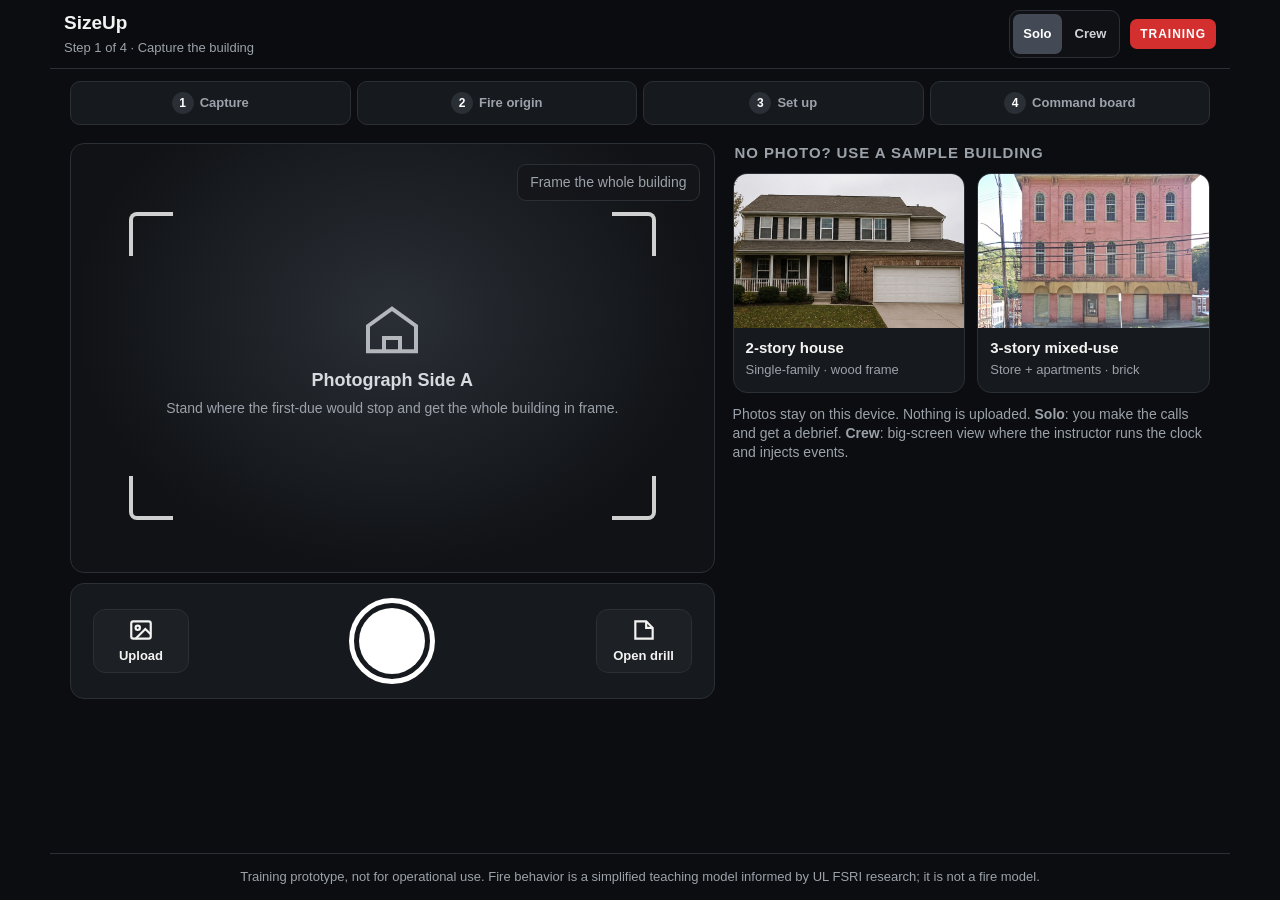
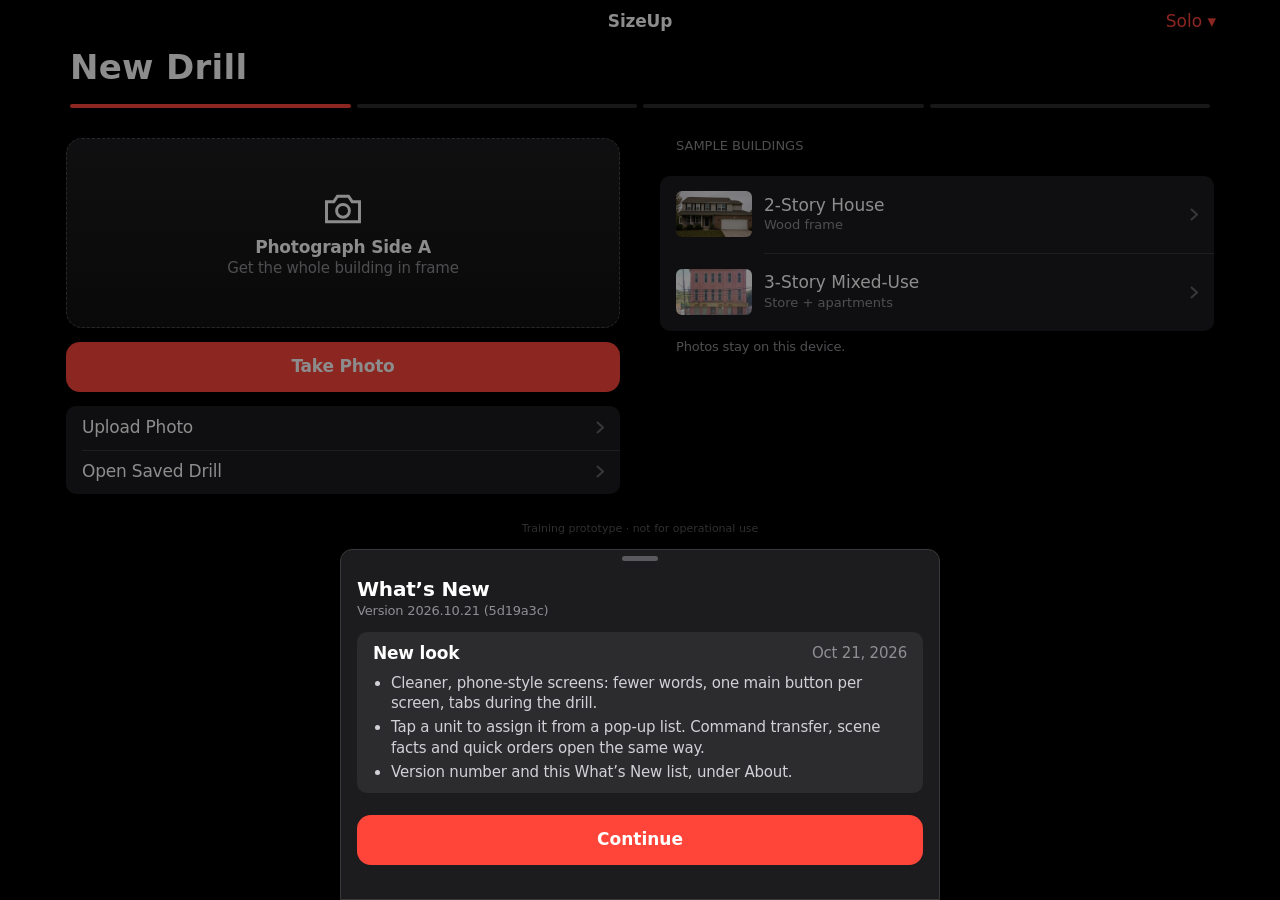
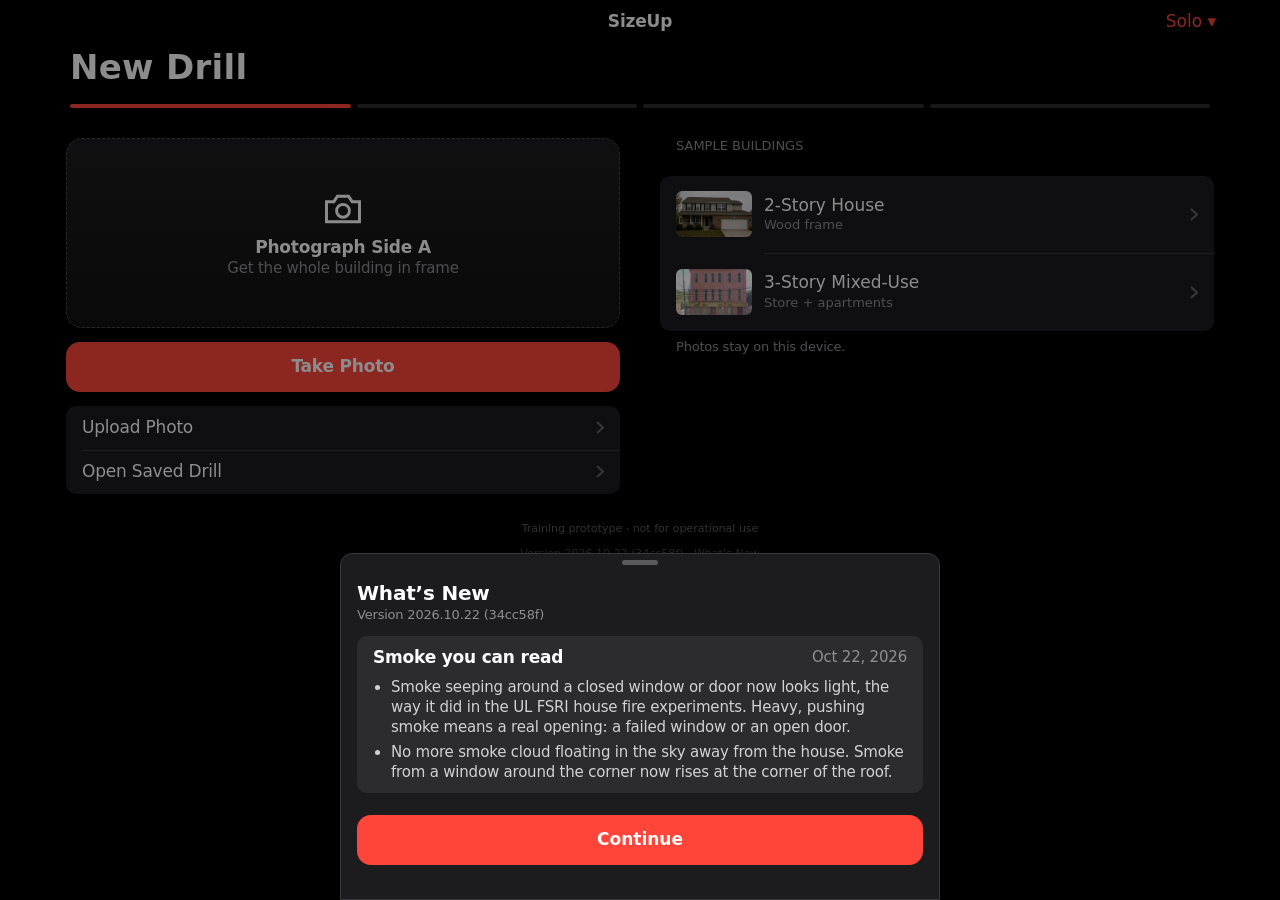
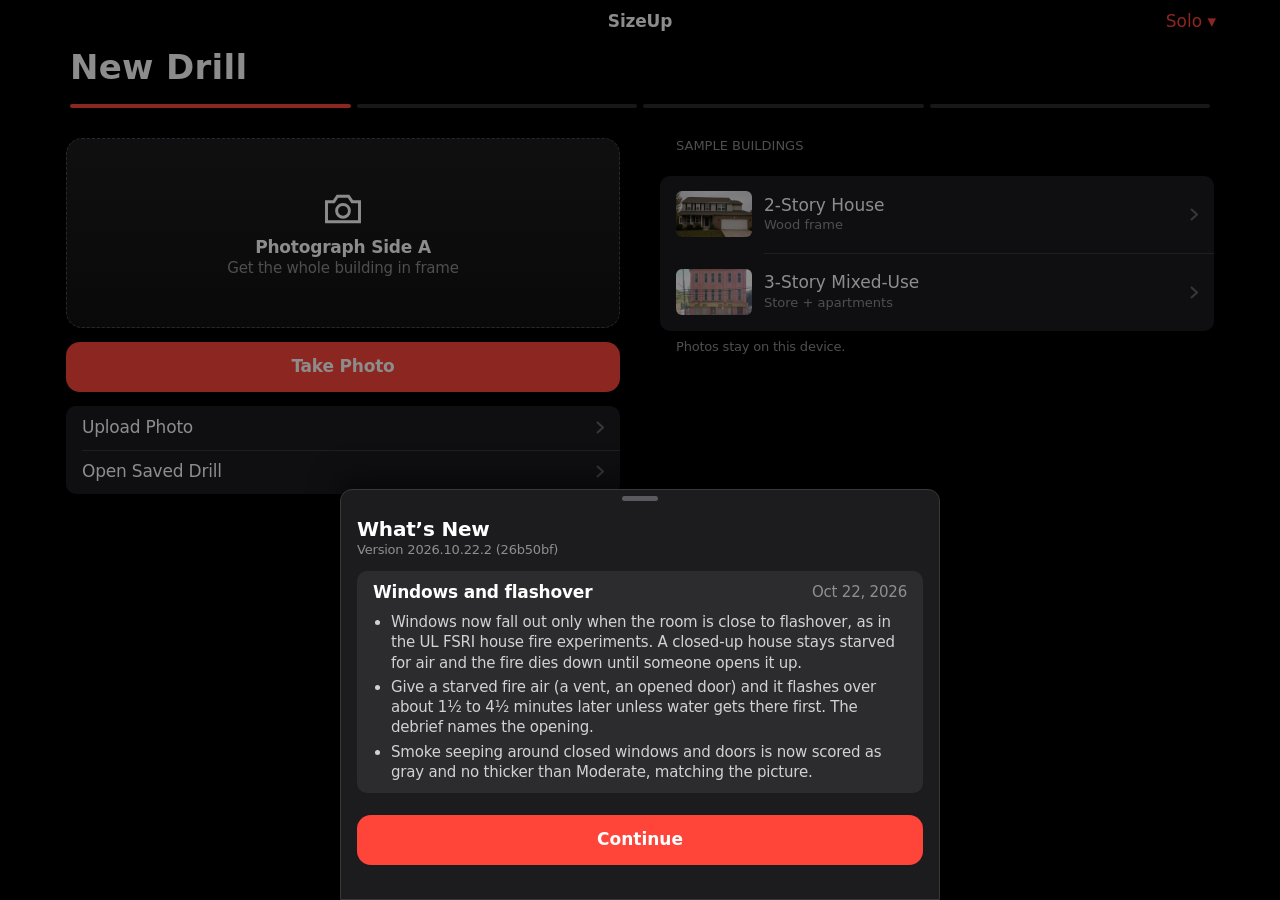
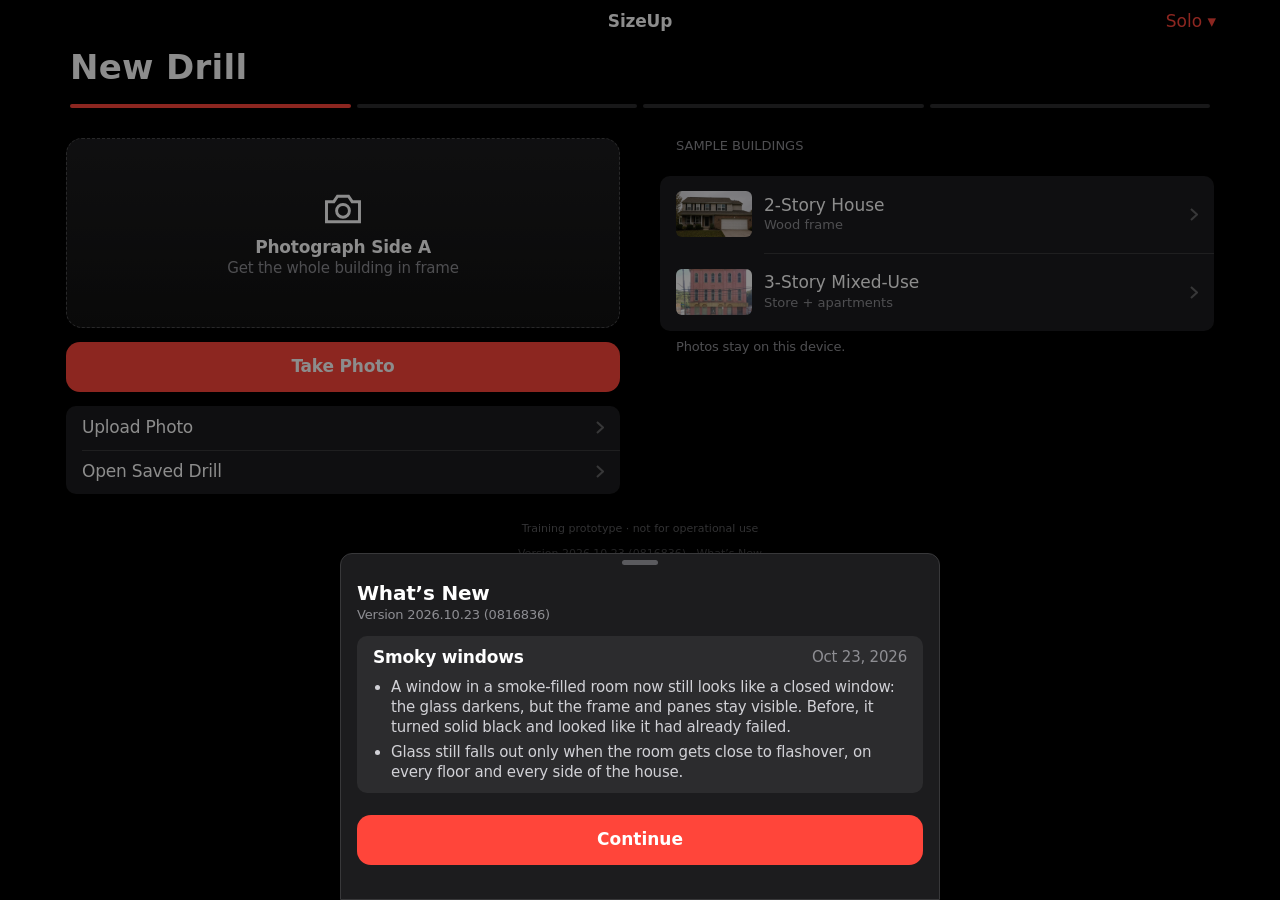
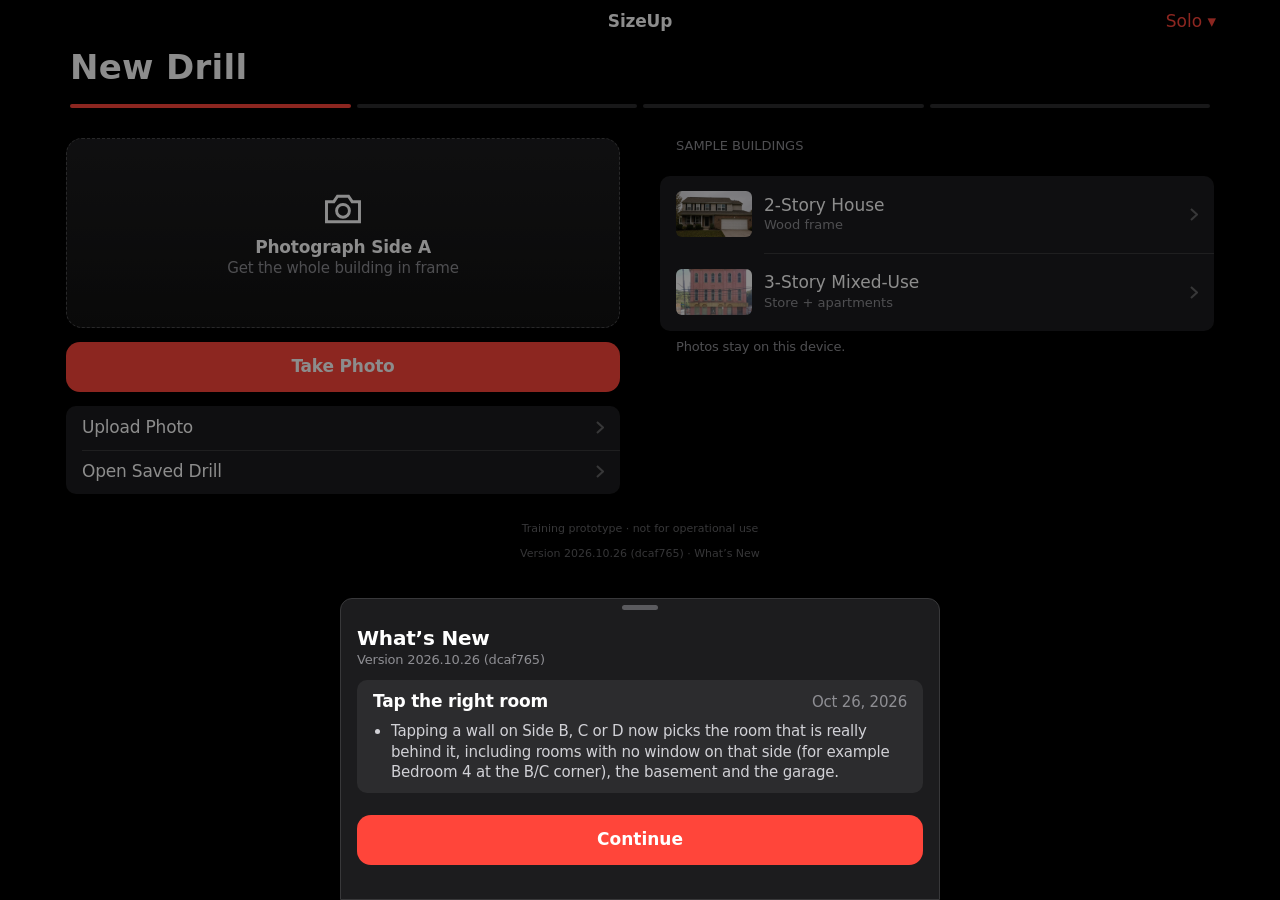
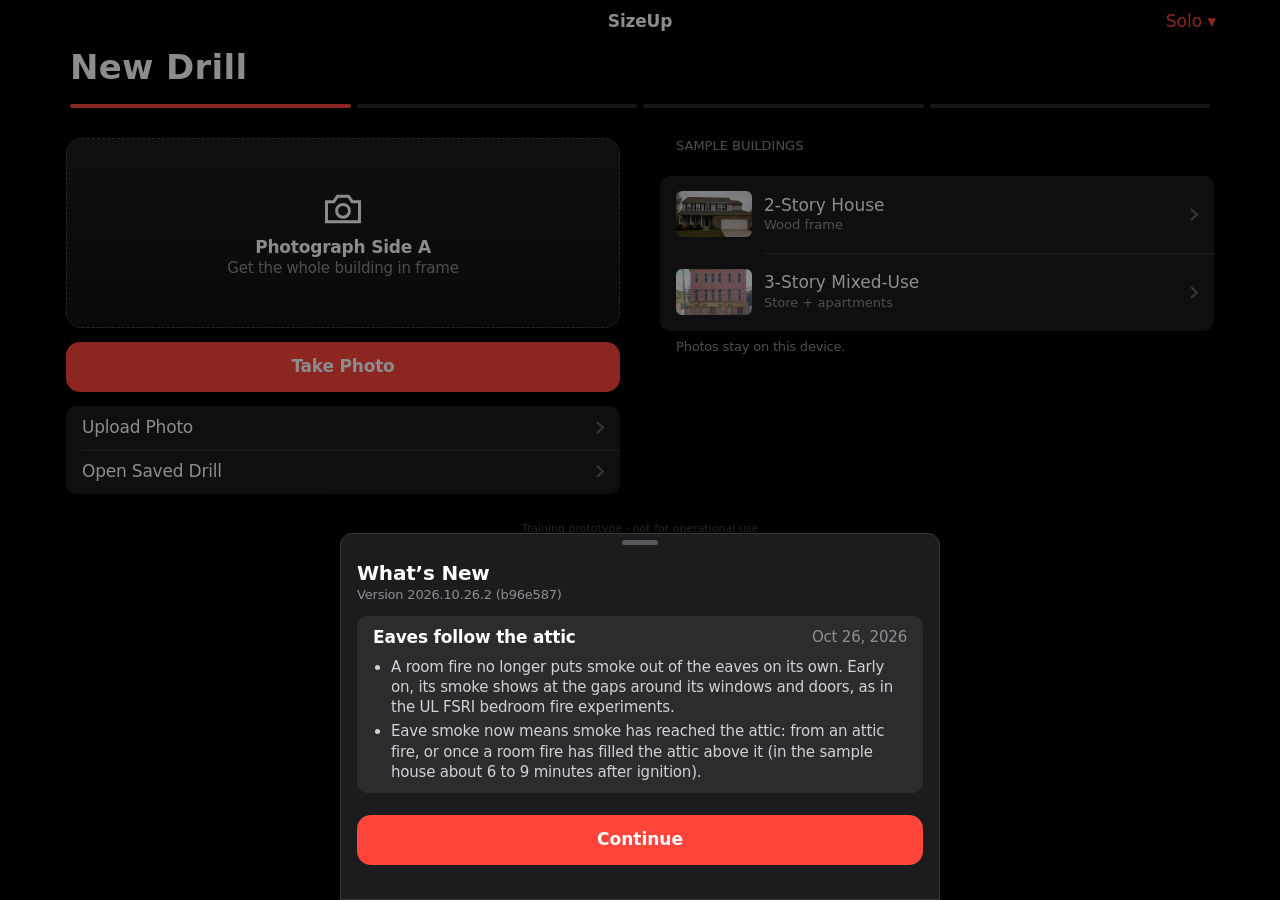
